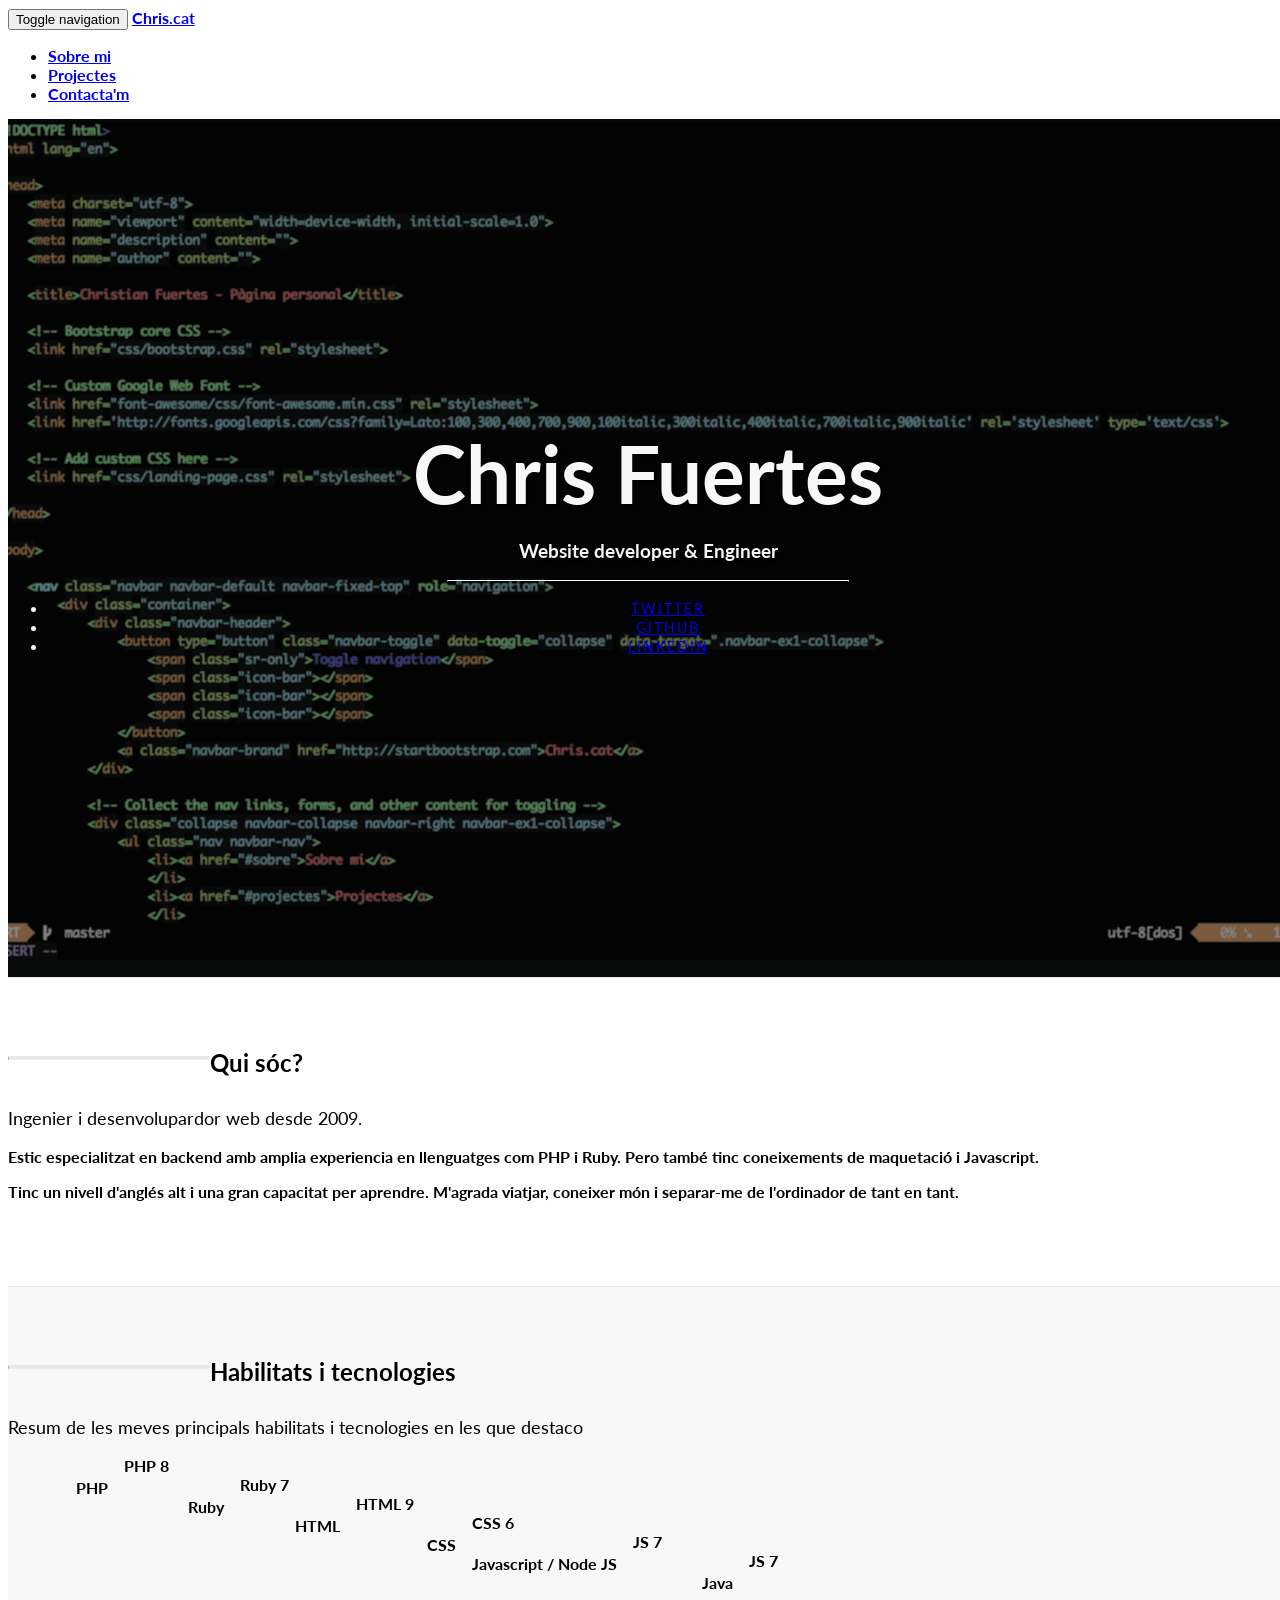
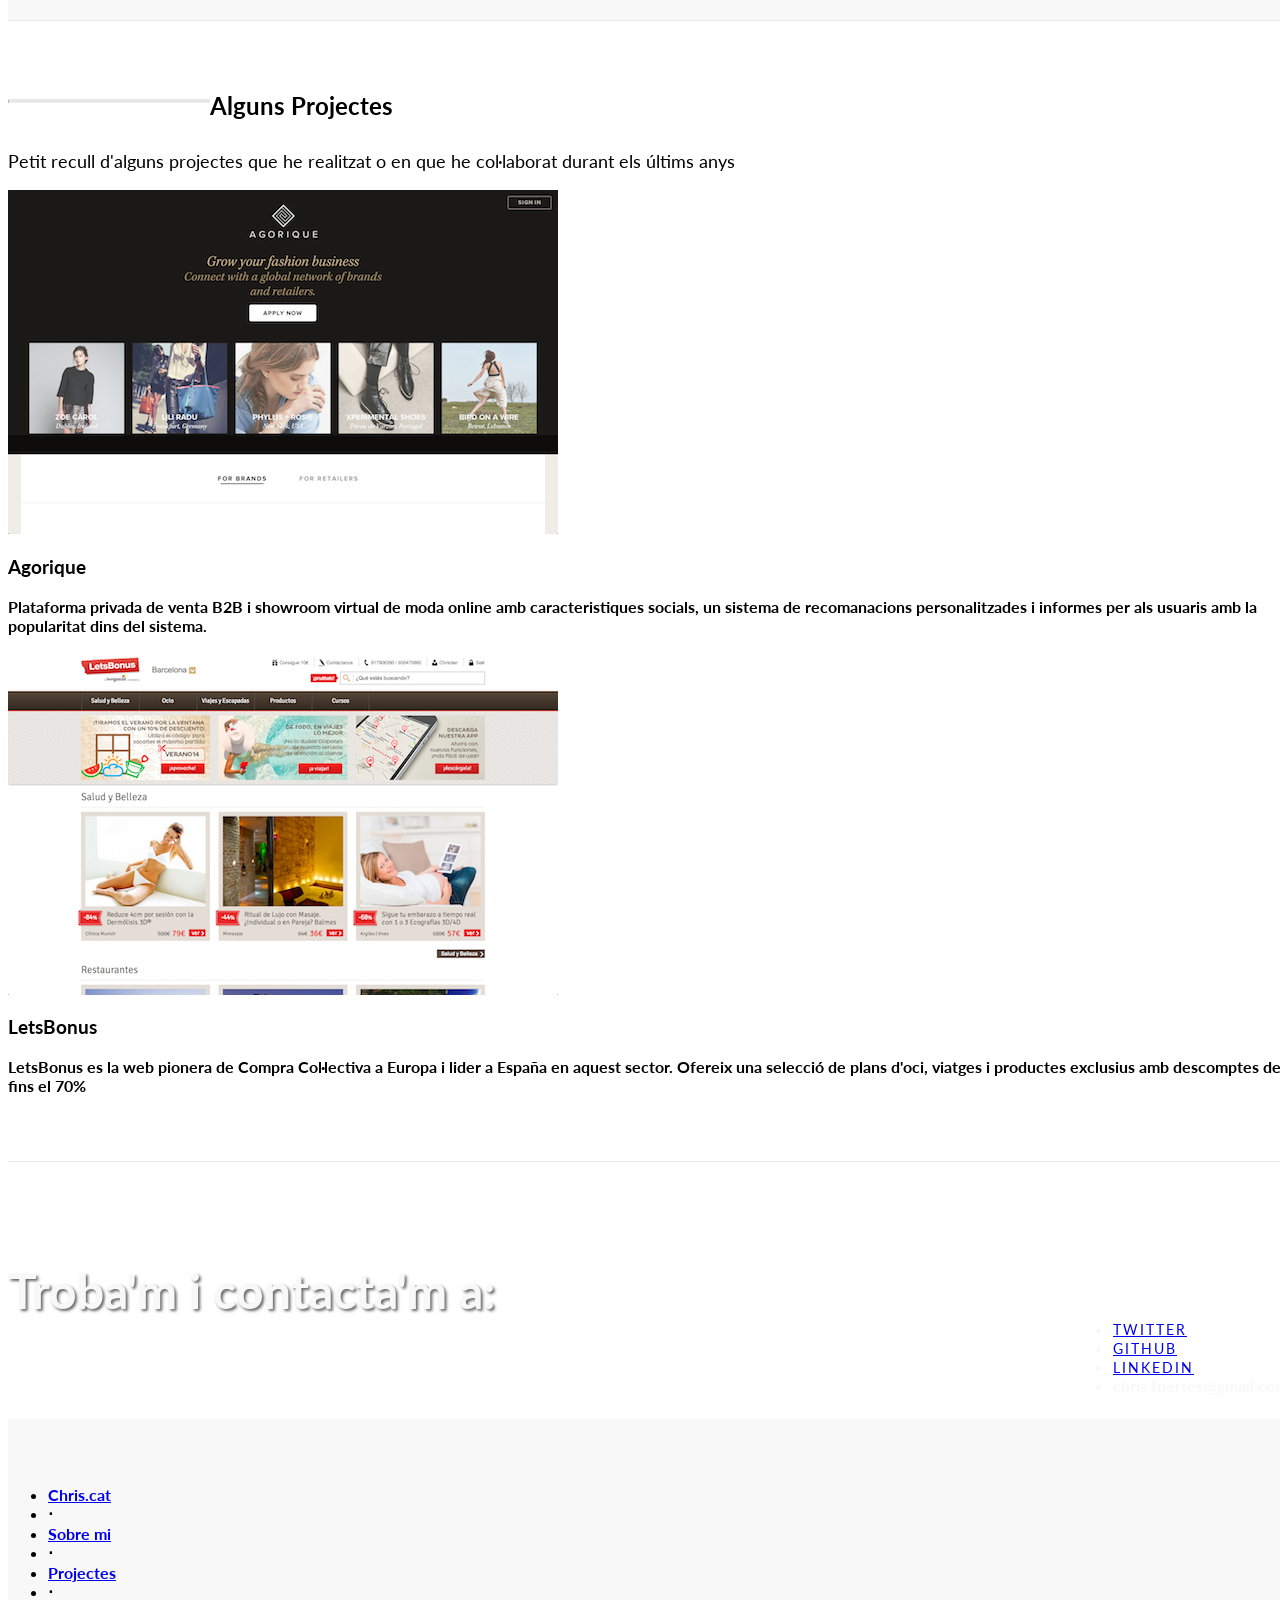
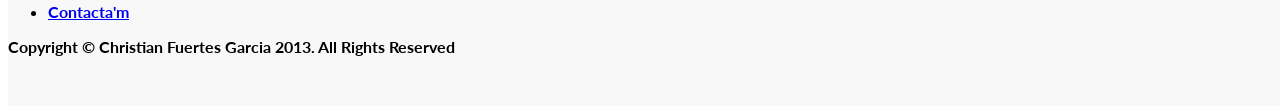
==== index.html @ 61f0e489 "Updated skills bars" ====
<!DOCTYPE html>
<html lang="ca">

<head>
    <meta charset="utf-8">
    <meta name="viewport" content="width=device-width, initial-scale=1.0">
    <meta name="description" content="Christian Fuertes - Website developer & Engineer - PHP, Ruby and web technologies">
    <meta name="author" content="Christian Fuertes">

    <title>chris.fuertes@gmail.com - Christian Fuertes - Website developer & Engineer</title>

    <!-- Bootstrap core CSS -->
    <link href="css/bootstrap.css" rel="stylesheet">

    <!-- Custom Google Web Font -->
    <link href="font-awesome/css/font-awesome.min.css" rel="stylesheet">
    <link href='http://fonts.googleapis.com/css?family=Lato:100,300,400,700,900,100italic,300italic,400italic,700italic,900italic' rel='stylesheet' type='text/css'>

    <!-- Add custom CSS here -->
    <link href="css/landing-page.css" rel="stylesheet">
    <script>
      (function(i,s,o,g,r,a,m){i['GoogleAnalyticsObject']=r;i[r]=i[r]||function(){
      (i[r].q=i[r].q||[]).push(arguments)},i[r].l=1*new Date();a=s.createElement(o),
      m=s.getElementsByTagName(o)[0];a.async=1;a.src=g;m.parentNode.insertBefore(a,m)
      })(window,document,'script','//www.google-analytics.com/analytics.js','ga');

      ga('create', 'UA-2644533-6', 'auto');
      ga('send', 'pageview');

    </script>
</head>

<body>

    <nav class="navbar navbar-default navbar-fixed-top" role="navigation">
        <div class="container">
            <div class="navbar-header">
                <button type="button" class="navbar-toggle" data-toggle="collapse" data-target=".navbar-ex1-collapse">
                    <span class="sr-only">Toggle navigation</span>
                    <span class="icon-bar"></span>
                    <span class="icon-bar"></span>
                    <span class="icon-bar"></span>
                </button>
                <a class="navbar-brand" href="#">Chris.cat</a>
            </div>

            <!-- Collect the nav links, forms, and other content for toggling -->
            <div class="collapse navbar-collapse navbar-right navbar-ex1-collapse">
                <ul class="nav navbar-nav">
                    <li><a href="#sobre">Sobre mi</a>
                    </li>
                    <li><a href="#projectes">Projectes</a>
                    </li>
                    <li><a href="#contacte">Contacta'm</a>
                    </li>
                </ul>
            </div>
            <!-- /.navbar-collapse -->
        </div>
        <!-- /.container -->
    </nav>

    <div class="intro-header">

        <div class="container">

            <div class="row">
                <div class="col-lg-12">
                    <div class="intro-message">
                        <h1>Chris Fuertes</h1>
                        <h3>Website developer &amp; Engineer</h3>
                        <hr class="intro-divider">
                        <ul class="list-inline intro-social-buttons">
                            <li><a href="https://twitter.com/chris_fuertes" class="btn btn-default btn-lg"><i class="fa fa-twitter fa-fw"></i> <span class="network-name">Twitter</span></a>
                            </li>
                            <li><a href="https://github.com/kirthar" class="btn btn-default btn-lg"><i class="fa fa-github fa-fw"></i> <span class="network-name">Github</span></a>
                            </li>
                            <li><a href="https://www.linkedin.com/in/christianfuertes" class="btn btn-default btn-lg"><i class="fa fa-linkedin fa-fw"></i> <span class="network-name">Linkedin</span></a>
                            </li>
                        </ul>
                    </div>
                </div>
            </div>

        </div>
        <!-- /.container -->

    </div>
    <!-- /.intro-header -->

    <div id='sobre' class="content-section-b">

        <div class="container">

            <div class="row">
              <div class="col-lg-5 col-lg-offset-1 col-sm-push-6  col-sm-6">
                  <hr class="section-heading-spacer">
                  <div class="clearfix"></div>
                  <h2 class="section-heading">Qui sóc? </h2>
                  <p class="lead">Ingenier i desenvolupardor web desde 2009.</p>
                  <p>Estic especialitzat en backend amb amplia experiencia en llenguatges com PHP i Ruby. Pero també tinc coneixements de maquetació i Javascript.</p>
                  <p>Tinc un nivell d'anglés alt i una gran capacitat per aprendre. M'agrada viatjar, coneixer món i separar-me de l'ordinador de tant en tant.</p>
              </div>
              <div class="col-lg-5 col-sm-pull-6  col-sm-6">
                  <img class="img-responsive" src="img/doge.png" alt="">
              </div>
            </div>
        </div>
    </div>
    <div id='sobre' class="content-section-a">
        <div class="container">
            <div class="row">
              <hr class='section-heading-spacer'>
              <div class="clearfix"></div>
              <h2 class='section-heading'>
                Habilitats i tecnologies
              </h2>
              <p class='lead'>Resum de les meves principals habilitats i tecnologies en les que destaco</p>
              <div class="col-md-offset-1 col-md-8">
                <h4 class='progress-label'>PHP</h4>
                <div class="progress">
                  <div class="progress-bar progress-bar-info" role="progressbar" aria-valuenow="6" aria-valuemin="0" aria-valuemax="10" style="width: 60%">
                    <span class="sr-only">PHP 8</span>
                  </div>
                </div>
                <h4 class='progress-label'>Ruby</h4>
                <div class="progress">
                  <div class="progress-bar progress-bar-info" role="progressbar" aria-valuenow="7" aria-valuemin="0" aria-valuemax="10" style="width: 70%">
                    <span class="sr-only">Ruby 7</span>
                  </div>
                </div>
                <h4 class='progress-label'>HTML</h4>
                <div class="progress">
                  <div class="progress-bar progress-bar-info" role="progressbar" aria-valuenow="9" aria-valuemin="0" aria-valuemax="10" style="width: 90%">
                    <span class="sr-only">HTML 9</span>
                  </div>
                </div>
                <h4 class='progress-label'>CSS</h4>
                <div class="progress">
                  <div class="progress-bar progress-bar-info" role="progressbar" aria-valuenow="6" aria-valuemin="0" aria-valuemax="10" style="width: 60%">
                    <span class="sr-only">CSS 6</span>
                  </div>
                </div>
                <h4 class='progress-label'>Javascript / Node JS</h4>
                <div class="progress">
                  <div class="progress-bar progress-bar-info" role="progressbar" aria-valuenow="8" aria-valuemin="0" aria-valuemax="10" style="width: 80%">
                    <span class="sr-only">JS 7</span>
                  </div>
                </div>
                <h4 class='progress-label'>Java</h4>
                <div class="progress">
                  <div class="progress-bar progress-bar-info" role="progressbar" aria-valuenow="7" aria-valuemin="0" aria-valuemax="10" style="width: 70%">
                    <span class="sr-only">JS 7</span>
                  </div>
                </div>
                
            </div>


        </div>
        <!-- /.container -->


      </div>
    </div>
    <!-- /.content-section-a -->

    <div id='projectes' class="content-section-b">

        <div class="container">
            <hr class='section-heading-spacer'>
            <div class="clearfix"></div>
            <h2 class='section-heading'>
              Alguns Projectes
            </h2>
            <p class='lead'>Petit recull d'alguns projectes que he realitzat o en que he col·laborat durant els últims anys</p>
            <div class="row">
              <div class="col-sm-6 col-md-6">
                <div class="thumbnail">
                  <a href='http://agorique.com' target="_blank">
                    <img src="img/agorique-screenshot.png" alt="Agorique">
                  </a>
                  <div class="caption">
                    <h3>Agorique</h3>
                    <p>Plataforma privada de venta B2B i showroom virtual de moda online amb caracteristiques socials, un sistema de recomanacions personalitzades i informes per als usuaris amb la popularitat dins del sistema.</p>
                  </div>
                </div>
              </div>
              <div class="col-sm-6 col-md-6">
                <div class="thumbnail">
                  <a href='http://letsbonus.es' target="_blank">
                    <img src="img/letsbonus-screenshot.png" alt="Agorique">
                  </a>
                  <div class="caption">
                    <h3>LetsBonus</h3>
                    <p>LetsBonus es la web pionera de Compra Col·lectiva a Europa i lider a España en aquest sector. Ofereix una selecció de plans d'oci, viatges i productes exclusius amb descomptes de fins el 70%</p>
                  </div>
                </div>
              </div>
            </div>
        </div>
        <!-- /.container -->

    </div>
    <!-- /.content-section-a -->

    <!-- /.content-section-b -->

    <div class="banner">

        <div class="container">

            <div id='contacte' class="row">
                <div class="col-lg-6">
                    <h2>Troba'm i contacta'm a: </h2>
                </div>
                <div class="col-lg-6">
                    <ul class="list-inline banner-social-buttons">
                        <li><a href="https://twitter.com/chris_fuertes" class="btn btn-default btn-lg"><i class="fa fa-twitter fa-fw"></i> <span class="network-name">Twitter</span></a>
                        </li>
                        <li><a href="https://github.com/kirthar" class="btn btn-default btn-lg"><i class="fa fa-github fa-fw"></i> <span class="network-name">Github</span></a>
                        </li>
                        <li><a href="https://www.linkedin.com/in/christianfuertes" class="btn btn-default btn-lg"><i class="fa fa-linkedin fa-fw"></i> <span class="network-name">Linkedin</span></a>
                        </li>
                        <li>chris.fuertes@gmail.com</li>
                    </ul>
                </div>
            </div>

        </div>
        <!-- /.container -->

    </div>
    <!-- /.banner -->

    <footer>
        <div class="container">
            <div class="row">
                <div class="col-lg-12">
                    <ul class="list-inline">
                        <li><a href="#home">Chris.cat</a>
                        </li>
                        <li class="footer-menu-divider">&sdot;</li>
                        <li><a href="#sobre">Sobre mi</a>
                        </li>
                        <li class="footer-menu-divider">&sdot;</li>
                        <li><a href="#projectes">Projectes</a>
                        </li>
                        <li class="footer-menu-divider">&sdot;</li>
                        <li><a href="#contacte">Contacta'm</a>
                        </li>
                    </ul>
                    <p class="copyright text-muted small">Copyright &copy; Christian Fuertes Garcia 2013. All Rights Reserved</p>
                </div>
            </div>
        </div>
    </footer>

    <!-- JavaScript -->
    <script src="js/jquery-1.10.2.js"></script>
    <script src="js/bootstrap.js"></script>

</body>

</html>
---- css/landing-page.css ----
body, html {
	height: 100%;
	width: 100%;
}

body, h1, h2, h3, h4, h5, h6 {
	font-family: "Lato", "Helvetica Neue", Helvetica, Arial, sans-serif;
	font-weight: 700;
}

.lead {
	font-size: 18px;
	font-weight: 400;
}

.intro-header {
	padding-top: 50px; /* If you're making other pages, make sure there is 50px of padding to make sure the navbar doesn't overlap content! */
	padding-bottom: 50px;
	color: #f8f8f8;
	background: url(../img/intro-bg.png) no-repeat center center;
	background-size: cover;
	text-align: center;
}

.intro-message {
	position: relative;
	padding-top: 20%;
	padding-bottom: 20%;
}

.intro-message > h1 {
	margin: 0;
	font-size: 5em;
	text-shadow: 2px 2px 3px rgba(0, 0, 0, 0.6);
}

.intro-divider {
	width: 400px;
	border-top: 1px solid #f8f8f8;
	border-bottom: 1px solid rgba(0, 0, 0, 0.2);
}

.intro-message > h3 {
	text-shadow: 2px 2px 3px rgba(0, 0, 0, 0.6);
}

@media (max-width: 767px) {
	.intro-message {
		padding-bottom: 15%;
	}

	.intro-message > h1 {
		font-size: 3em;
	}

	ul.intro-social-buttons > li {
		display: block;
		margin-bottom: 20px;
		padding: 0;
	}

	ul.intro-social-buttons > li:last-child {
		margin-bottom: 0;
	}

	.intro-divider {
		width: 100%;
	}
}

.network-name {
	text-transform: uppercase;
	font-size: 14px;
	font-weight: 400;
	letter-spacing: 2px;
}

.content-section-a {
	background-color: #f8f8f8;
	padding: 50px 0;
}

.content-section-b {
	border-top: 1px solid #e7e7e7;
	border-bottom: 1px solid #e7e7e7;
	padding: 50px 0;
}

.section-heading {
	margin-bottom: 30px;
}

.section-heading-spacer {
	border-top: 3px solid #e7e7e7;
	width: 200px;
	float: left;
}

.banner {
	padding: 100px 0;
	color: #f8f8f8;
	background: url(../img/banner-bg.jpg) no-repeat center center;
	background-size: cover;
}

.banner h2 {
	margin: 0;
	text-shadow: 2px 2px 3px rgba(0, 0, 0, 0.6);
	font-size: 3em;
}

.banner ul {
	margin-bottom: 0;
}

.banner-social-buttons {
	float: right;
	margin-top: 0;
}

@media (max-width: 1199px) {
	ul.banner-social-buttons {
		float: left;
		margin-top: 15px;
	}
}

@media (max-width: 767px) {
	.banner h2 {
		margin: 0;
		text-shadow: 2px 2px 3px rgba(0, 0, 0, 0.6);
		font-size: 3em;
	}

	ul.banner-social-buttons > li {
		display: block;
		margin-bottom: 20px;
		padding: 0;
	}

	ul.banner-social-buttons > li:last-child {
		margin-bottom: 0;
	}
}

footer {
	background-color: #f8f8f8;
	padding: 50px 0;
}

p.copyright {
	margin: 15px 0 0;
}

.progress-label {
    float: left;
    margin-right: 1em;
		text-align: right;
		min-width: 100px;

}

.section-header {
	text-align: center;
	padding-top: 40px;
	margin-bottom: 30px;
}
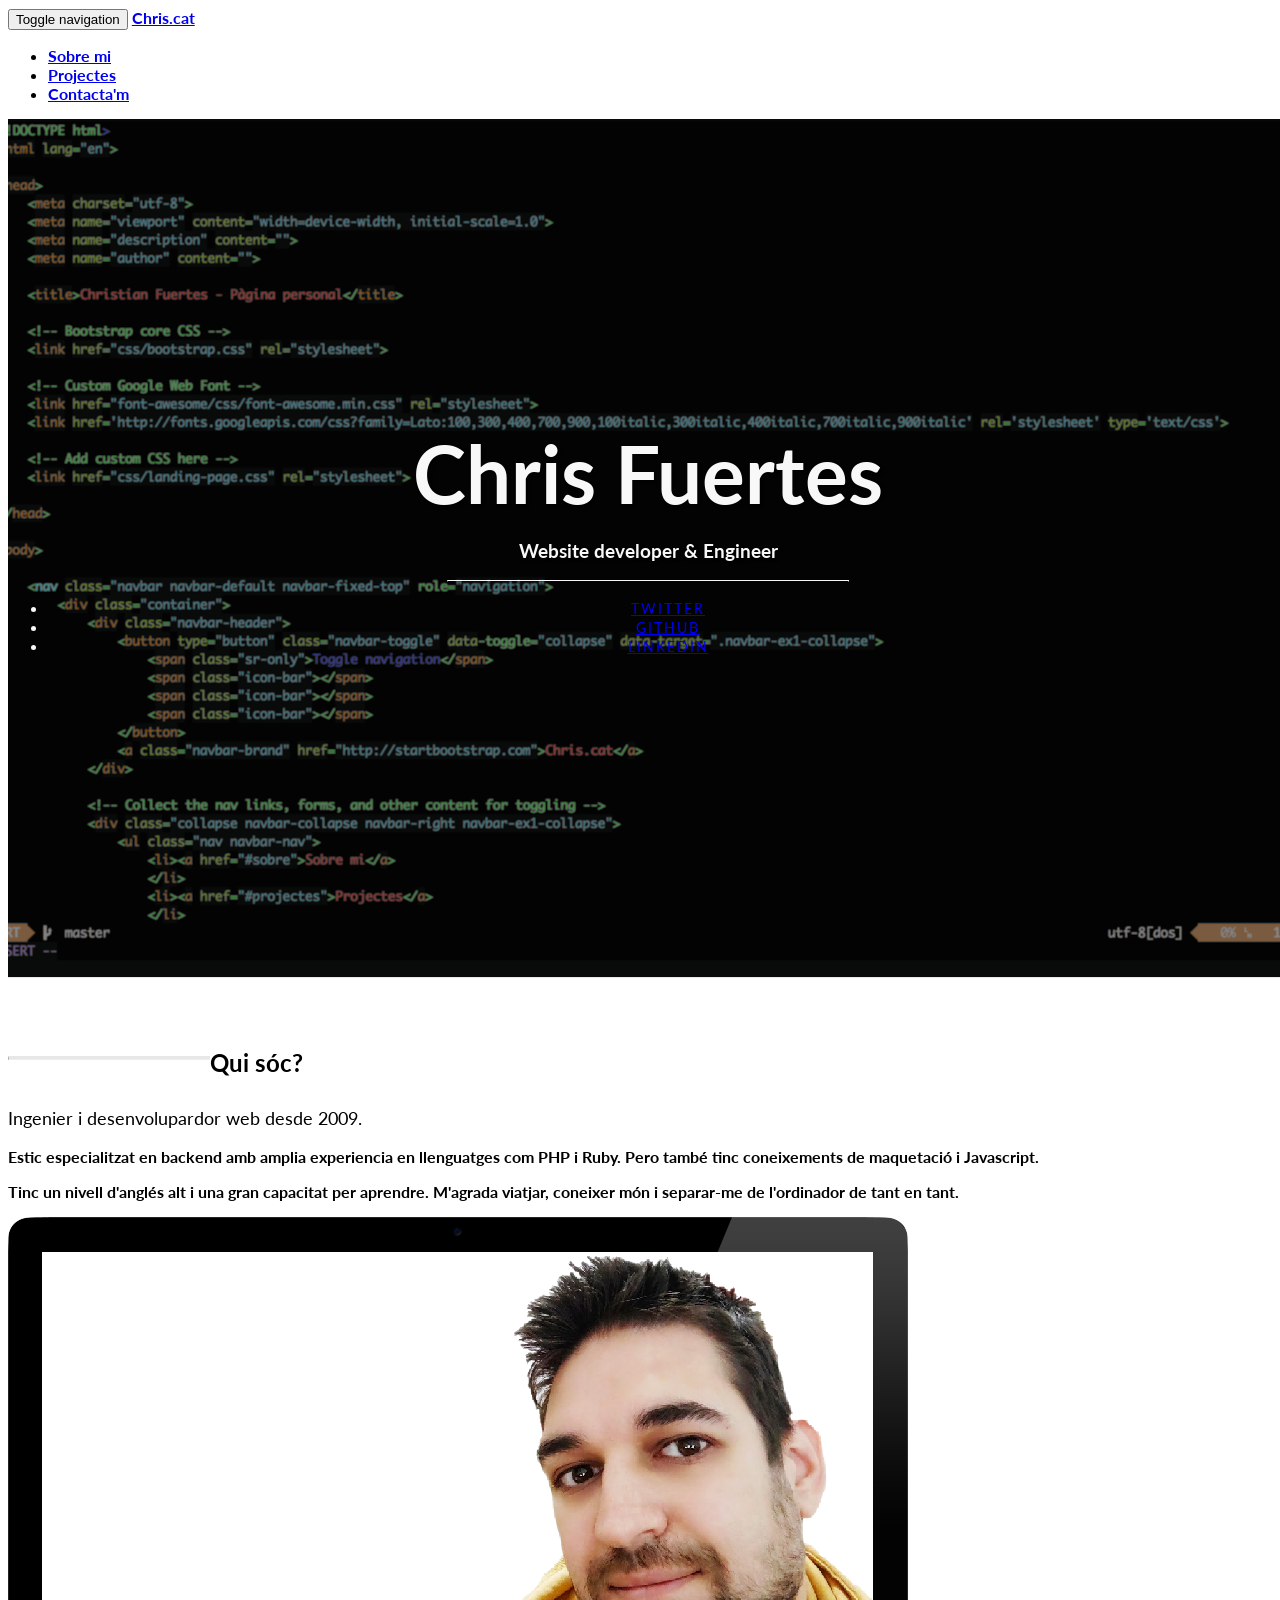
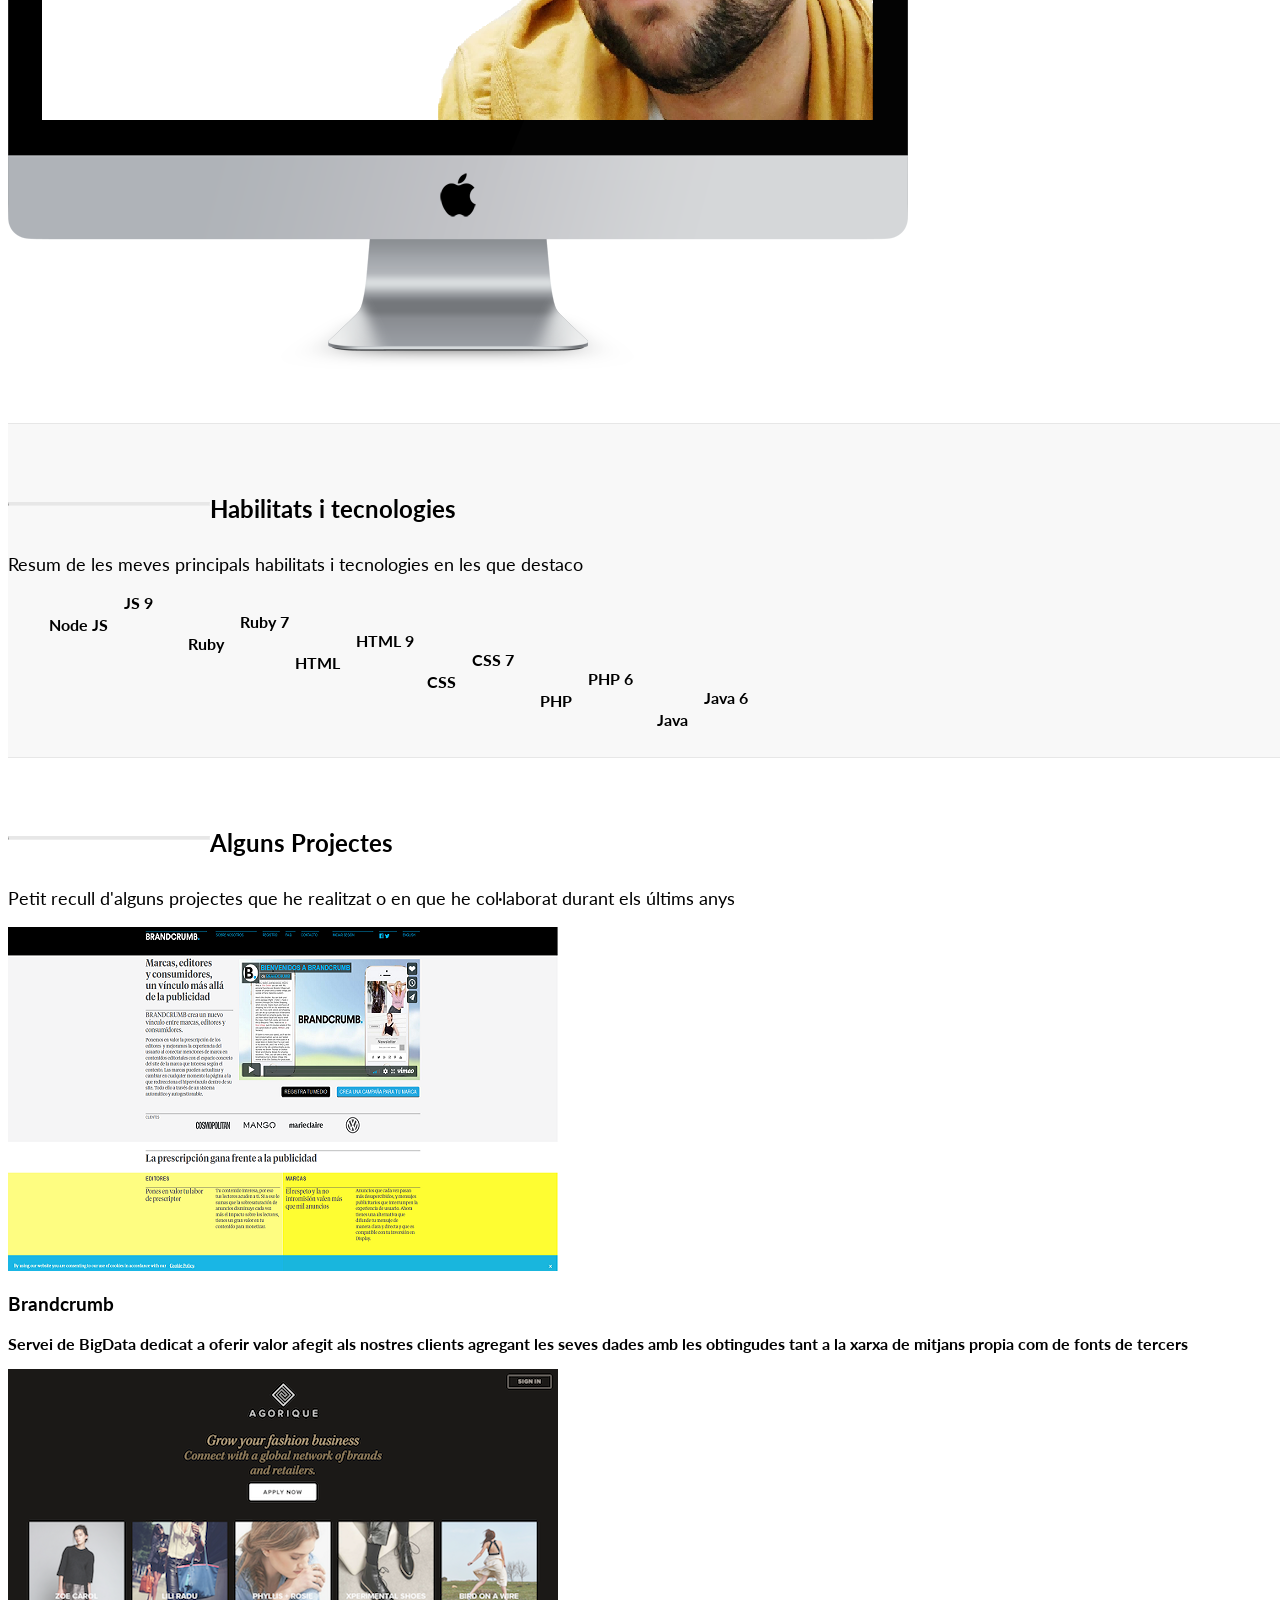
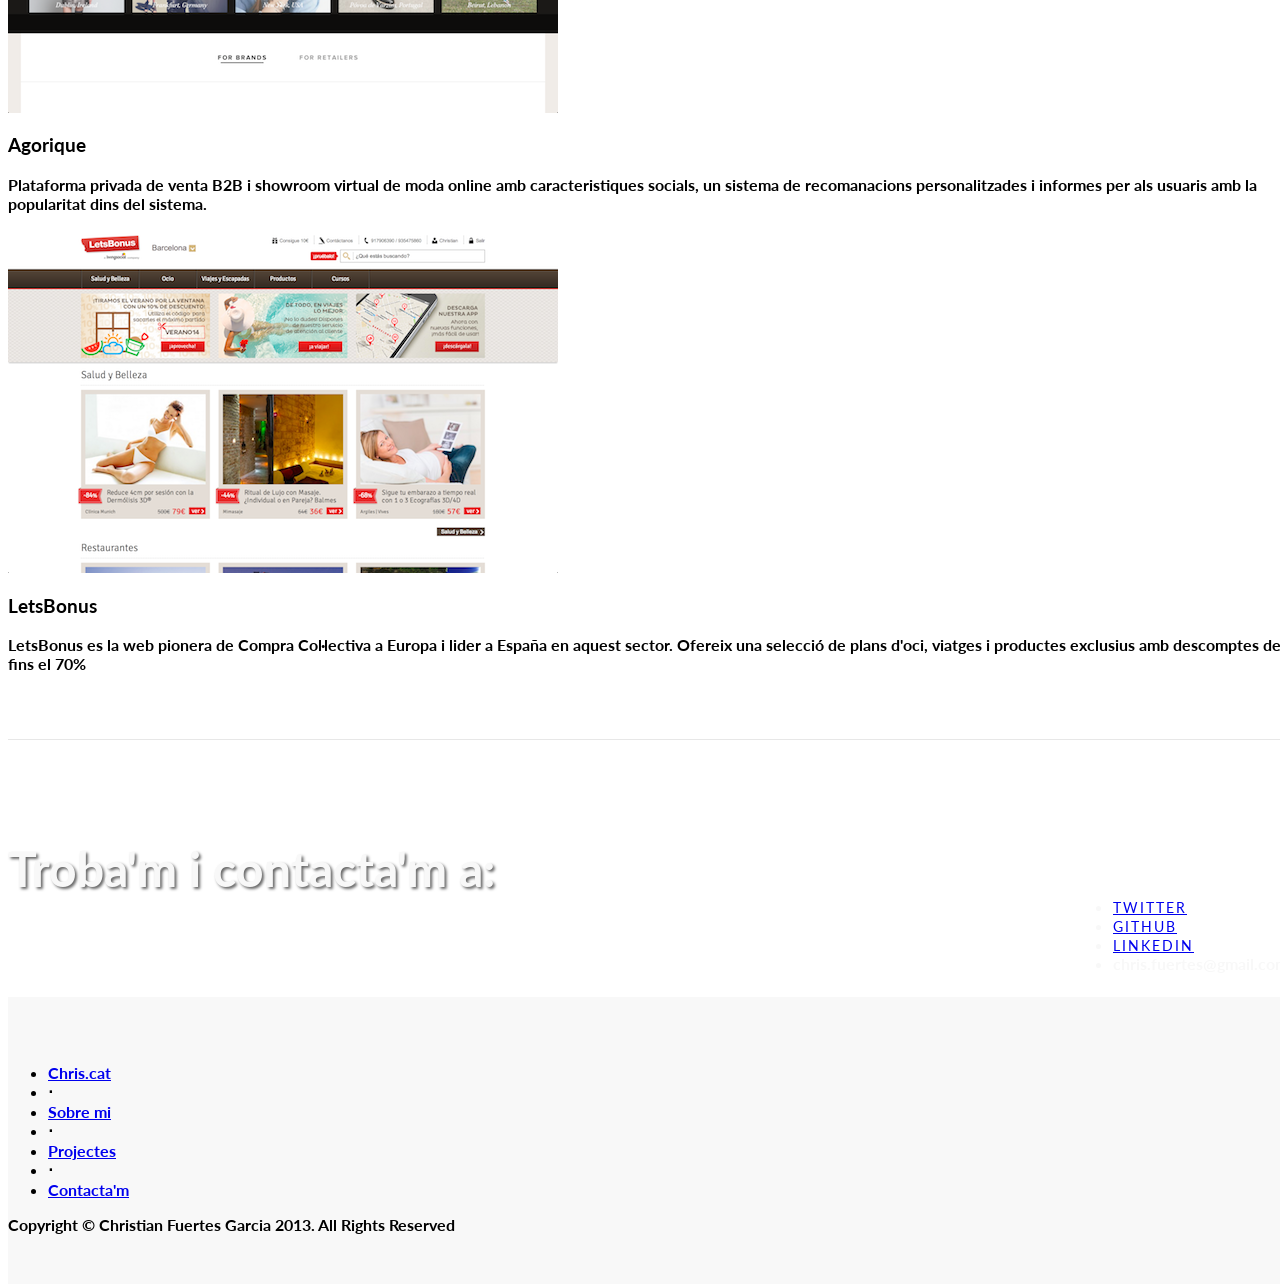
==== commit 0cf0980e: "Update photo, skills and Brandcrumb position" ====
--- a/index.html
+++ b/index.html
@@ -18,16 +18,17 @@
 
     <!-- Add custom CSS here -->
     <link href="css/landing-page.css" rel="stylesheet">
-    <script>
-      (function(i,s,o,g,r,a,m){i['GoogleAnalyticsObject']=r;i[r]=i[r]||function(){
-      (i[r].q=i[r].q||[]).push(arguments)},i[r].l=1*new Date();a=s.createElement(o),
-      m=s.getElementsByTagName(o)[0];a.async=1;a.src=g;m.parentNode.insertBefore(a,m)
-      })(window,document,'script','//www.google-analytics.com/analytics.js','ga');
-
-      ga('create', 'UA-2644533-6', 'auto');
-      ga('send', 'pageview');
-
-    </script>
+
+    
+    <!-- Google Tag Manager -->
+<noscript><iframe src="//www.googletagmanager.com/ns.html?id=GTM-DJXRQ7"
+height="0" width="0" style="display:none;visibility:hidden"></iframe></noscript>
+<script>(function(w,d,s,l,i){w[l]=w[l]||[];w[l].push({'gtm.start':
+new Date().getTime(),event:'gtm.js'});var f=d.getElementsByTagName(s)[0],
+j=d.createElement(s),dl=l!='dataLayer'?'&l='+l:'';j.async=true;j.src=
+'//www.googletagmanager.com/gtm.js?id='+i+dl;f.parentNode.insertBefore(j,f);
+})(window,document,'script','dataLayer','GTM-DJXRQ7');</script>
+<!-- End Google Tag Manager -->
 </head>
 
 <body>
@@ -117,40 +118,40 @@
               </h2>
               <p class='lead'>Resum de les meves principals habilitats i tecnologies en les que destaco</p>
               <div class="col-md-offset-1 col-md-8">
-                <h4 class='progress-label'>PHP</h4>
-                <div class="progress">
-                  <div class="progress-bar progress-bar-info" role="progressbar" aria-valuenow="6" aria-valuemin="0" aria-valuemax="10" style="width: 60%">
-                    <span class="sr-only">PHP 8</span>
-                  </div>
-                </div>
-                <h4 class='progress-label'>Ruby</h4>
-                <div class="progress">
-                  <div class="progress-bar progress-bar-info" role="progressbar" aria-valuenow="7" aria-valuemin="0" aria-valuemax="10" style="width: 70%">
-                    <span class="sr-only">Ruby 7</span>
-                  </div>
-                </div>
-                <h4 class='progress-label'>HTML</h4>
-                <div class="progress">
-                  <div class="progress-bar progress-bar-info" role="progressbar" aria-valuenow="9" aria-valuemin="0" aria-valuemax="10" style="width: 90%">
-                    <span class="sr-only">HTML 9</span>
-                  </div>
-                </div>
-                <h4 class='progress-label'>CSS</h4>
-                <div class="progress">
-                  <div class="progress-bar progress-bar-info" role="progressbar" aria-valuenow="6" aria-valuemin="0" aria-valuemax="10" style="width: 60%">
-                    <span class="sr-only">CSS 6</span>
-                  </div>
-                </div>
-                <h4 class='progress-label'>Javascript / Node JS</h4>
-                <div class="progress">
-                  <div class="progress-bar progress-bar-info" role="progressbar" aria-valuenow="8" aria-valuemin="0" aria-valuemax="10" style="width: 80%">
-                    <span class="sr-only">JS 7</span>
-                  </div>
-                </div>
-                <h4 class='progress-label'>Java</h4>
-                <div class="progress">
-                  <div class="progress-bar progress-bar-info" role="progressbar" aria-valuenow="7" aria-valuemin="0" aria-valuemax="10" style="width: 70%">
-                    <span class="sr-only">JS 7</span>
+                  <h4 class='progress-label'>Node JS</h4>
+                  <div class="progress">
+                      <div class="progress-bar progress-bar-info" role="progressbar" aria-valuenow="9" aria-valuemin="0" aria-valuemax="10" style="width: 80%">
+                          <span class="sr-only">JS 9</span>
+                      </div>
+                  </div>
+                  <h4 class='progress-label'>Ruby</h4>
+                  <div class="progress">
+                      <div class="progress-bar progress-bar-info" role="progressbar" aria-valuenow="7" aria-valuemin="0" aria-valuemax="10" style="width: 70%">
+                          <span class="sr-only">Ruby 7</span>
+                      </div>
+                  </div>
+                  <h4 class='progress-label'>HTML</h4>
+                  <div class="progress">
+                      <div class="progress-bar progress-bar-info" role="progressbar" aria-valuenow="9" aria-valuemin="0" aria-valuemax="10" style="width: 90%">
+                          <span class="sr-only">HTML 9</span>
+                      </div>
+                  </div>
+                  <h4 class='progress-label'>CSS</h4>
+                  <div class="progress">
+                      <div class="progress-bar progress-bar-info" role="progressbar" aria-valuenow="7" aria-valuemin="0" aria-valuemax="10" style="width: 60%">
+                          <span class="sr-only">CSS 7</span>
+                      </div>
+                  </div>
+                  <h4 class='progress-label'>PHP</h4>
+                  <div class="progress">
+                      <div class="progress-bar progress-bar-info" role="progressbar" aria-valuenow="6" aria-valuemin="0" aria-valuemax="10" style="width: 60%">
+                          <span class="sr-only">PHP 6</span>
+                      </div>
+                  </div>
+                  <h4 class='progress-label'>Java</h4>
+                  <div class="progress">
+                      <div class="progress-bar progress-bar-info" role="progressbar" aria-valuenow="6" aria-valuemin="0" aria-valuemax="10" style="width: 70%">
+                    <span class="sr-only">Java 6</span>
                   </div>
                 </div>
                 
@@ -175,7 +176,18 @@
             </h2>
             <p class='lead'>Petit recull d'alguns projectes que he realitzat o en que he col·laborat durant els últims anys</p>
             <div class="row">
-              <div class="col-sm-6 col-md-6">
+                <div class="col-sm-6 col-md-4">
+                    <div class="thumbnail">
+                        <a href='http://brandcrumb.com' target="_blank">
+                            <img src="img/brandcrumb-screenshot.png" alt="Brandcrumb">
+                        </a>
+                        <div class="caption">
+                            <h3>Brandcrumb</h3>
+                            <p>Servei de BigData dedicat a oferir valor afegit als nostres clients agregant les seves dades amb les obtingudes tant a la xarxa de mitjans propia com de fonts de tercers</p>
+                        </div>
+                    </div>
+                </div>
+              <div class="col-sm-6 col-md-4">
                 <div class="thumbnail">
                   <a href='http://agorique.com' target="_blank">
                     <img src="img/agorique-screenshot.png" alt="Agorique">
@@ -186,7 +198,7 @@
                   </div>
                 </div>
               </div>
-              <div class="col-sm-6 col-md-6">
+              <div class="col-sm-6 col-md-4">
                 <div class="thumbnail">
                   <a href='http://letsbonus.es' target="_blank">
                     <img src="img/letsbonus-screenshot.png" alt="Agorique">
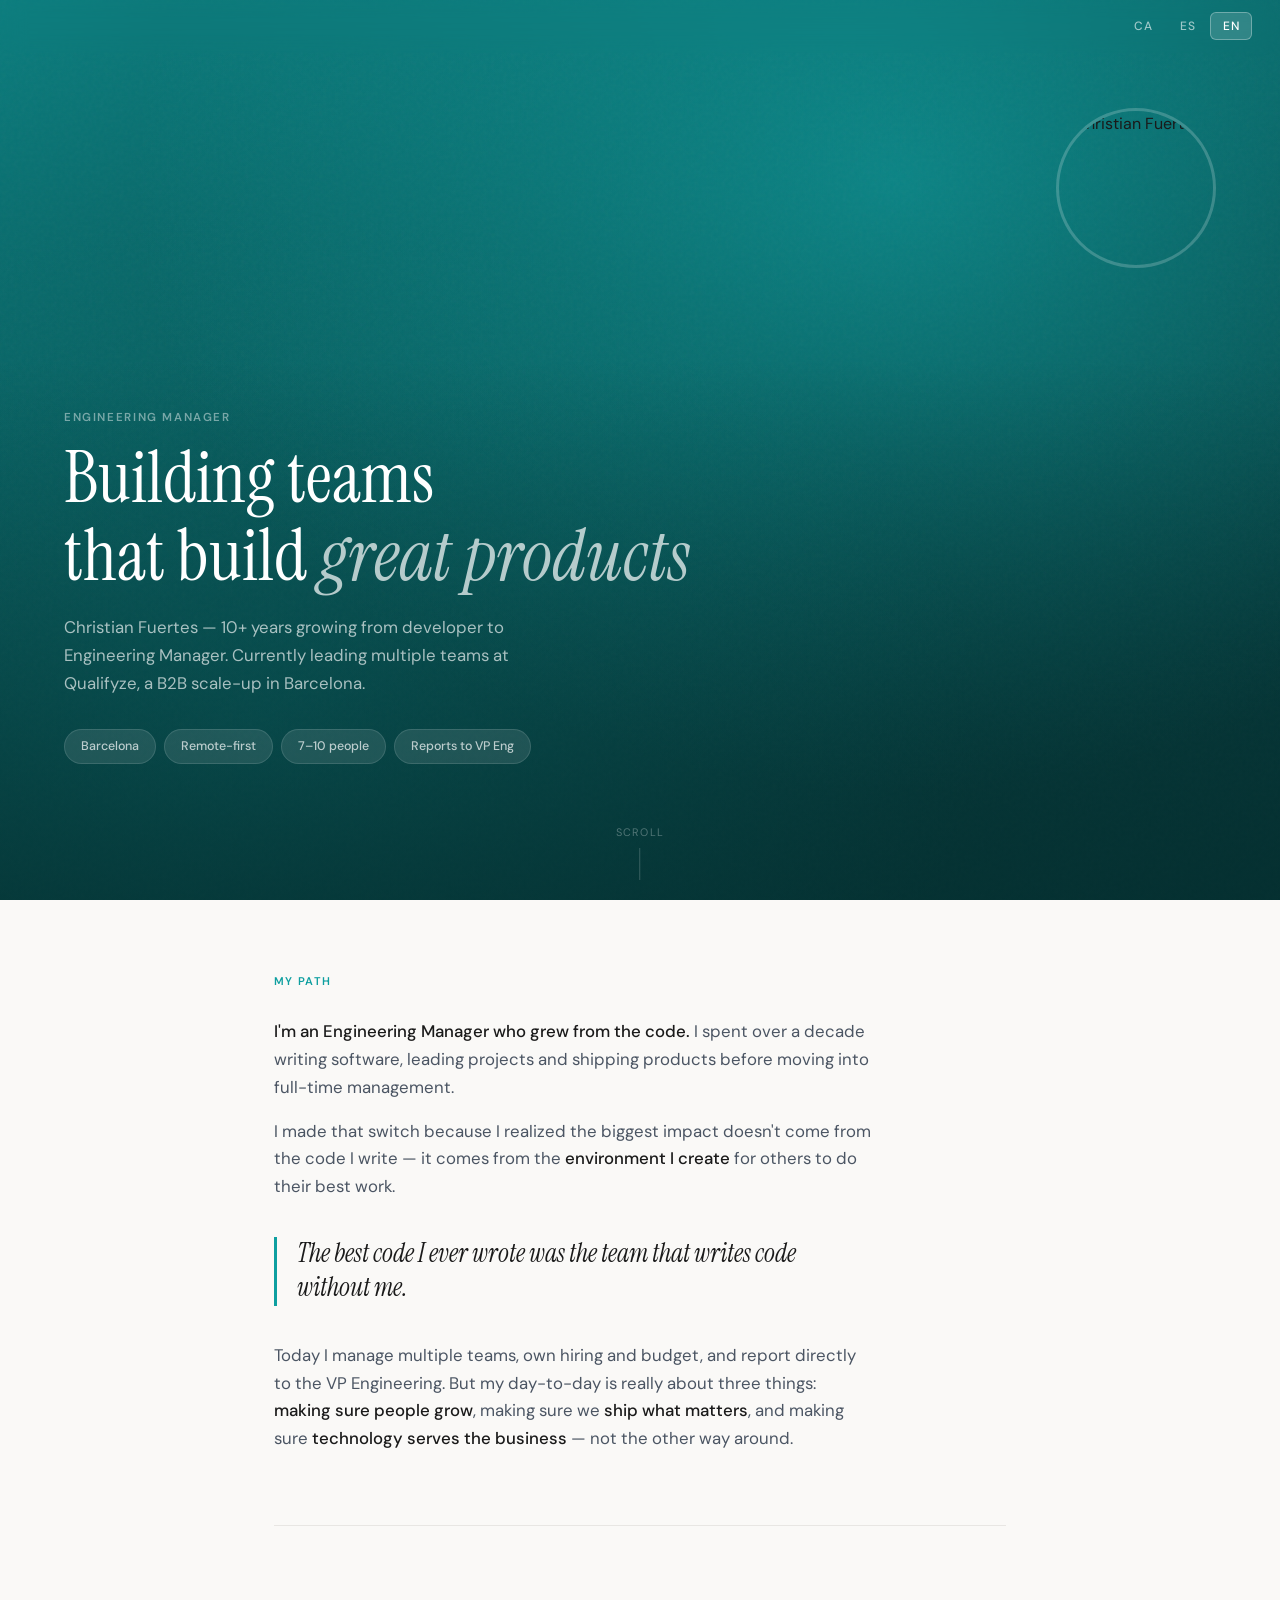
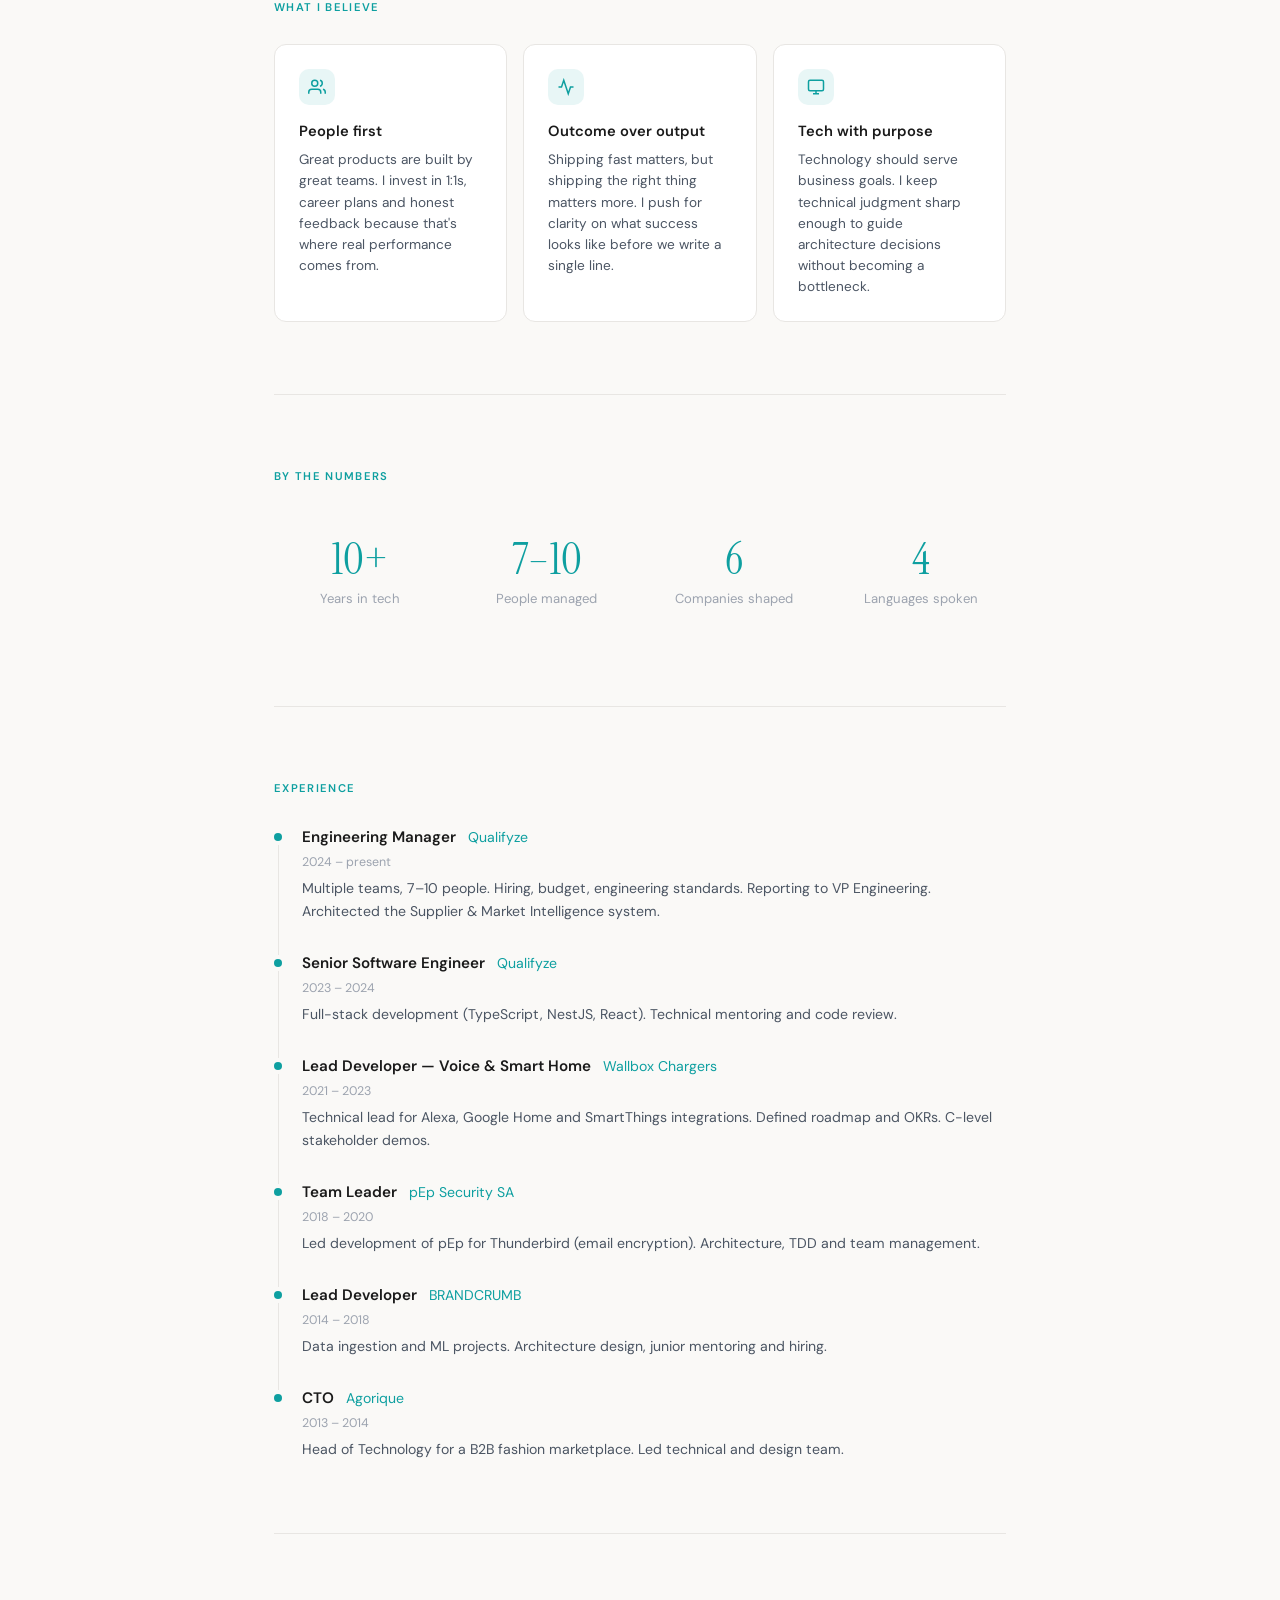
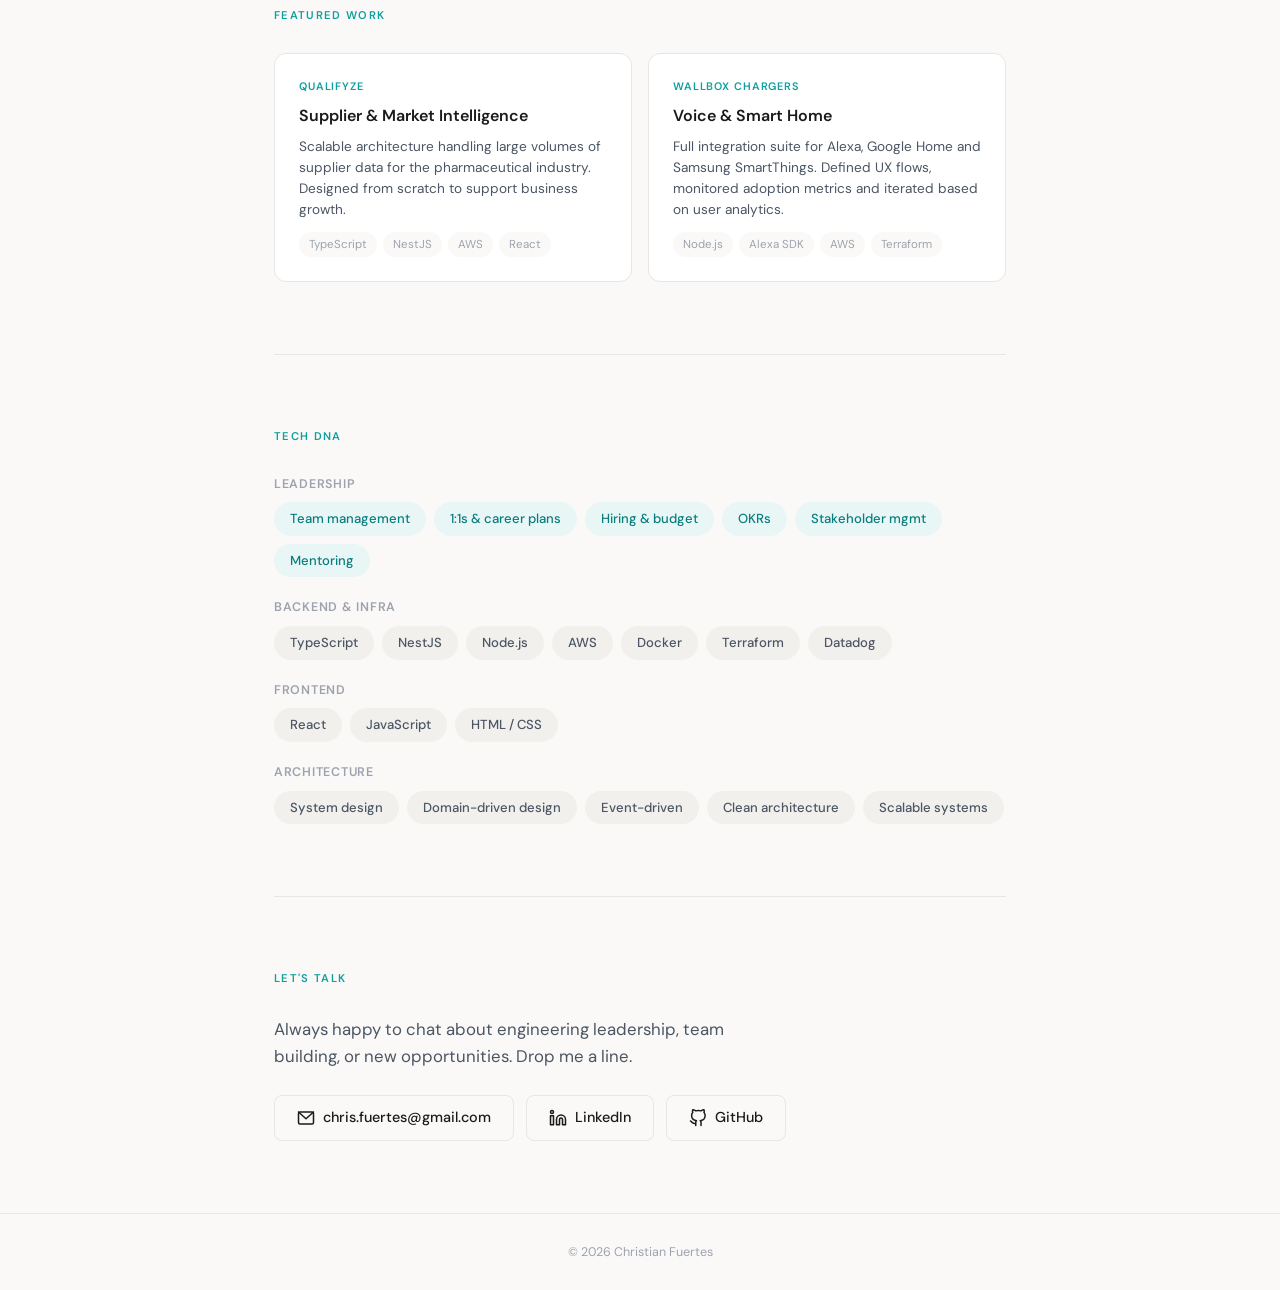
==== commit ec990eb7: "Update index.html" ====
--- a/index.html
+++ b/index.html
@@ -1,277 +1,307 @@
 <!DOCTYPE html>
-<html lang="ca">
-
+<html lang="en">
 <head>
-    <meta charset="utf-8">
-    <meta name="viewport" content="width=device-width, initial-scale=1.0">
-    <meta name="description" content="Christian Fuertes - Website developer & Engineer - PHP, Ruby and web technologies">
-    <meta name="author" content="Christian Fuertes">
-
-    <title>chris.fuertes@gmail.com - Christian Fuertes - Website developer & Engineer</title>
-
-    <!-- Bootstrap core CSS -->
-    <link href="css/bootstrap.css" rel="stylesheet">
-
-    <!-- Custom Google Web Font -->
-    <link href="font-awesome/css/font-awesome.min.css" rel="stylesheet">
-    <link href='http://fonts.googleapis.com/css?family=Lato:100,300,400,700,900,100italic,300italic,400italic,700italic,900italic' rel='stylesheet' type='text/css'>
-
-    <!-- Add custom CSS here -->
-    <link href="css/landing-page.css" rel="stylesheet">
-
-    
-    <!-- Google Tag Manager -->
-<noscript><iframe src="//www.googletagmanager.com/ns.html?id=GTM-DJXRQ7"
-height="0" width="0" style="display:none;visibility:hidden"></iframe></noscript>
-<script>(function(w,d,s,l,i){w[l]=w[l]||[];w[l].push({'gtm.start':
-new Date().getTime(),event:'gtm.js'});var f=d.getElementsByTagName(s)[0],
-j=d.createElement(s),dl=l!='dataLayer'?'&l='+l:'';j.async=true;j.src=
-'//www.googletagmanager.com/gtm.js?id='+i+dl;f.parentNode.insertBefore(j,f);
-})(window,document,'script','dataLayer','GTM-DJXRQ7');</script>
-<!-- End Google Tag Manager -->
+  <meta charset="UTF-8">
+  <meta name="viewport" content="width=device-width, initial-scale=1.0">
+  <meta name="description" content="Christian Fuertes — Engineering Manager. Building high-performing teams and scalable products.">
+  <meta name="author" content="Christian Fuertes">
+  <meta property="og:title" content="Christian Fuertes — Engineering Manager">
+  <meta property="og:description" content="Building high-performing teams and scalable products.">
+  <meta property="og:type" content="website">
+  <meta property="og:url" content="https://chris.cat">
+  <title>Christian Fuertes — Engineering Manager</title>
+  <link rel="preconnect" href="https://fonts.googleapis.com">
+  <link rel="preconnect" href="https://fonts.gstatic.com" crossorigin>
+  <link href="https://fonts.googleapis.com/css2?family=DM+Sans:ital,opsz,wght@0,9..40,300;0,9..40,400;0,9..40,500;0,9..40,600;1,9..40,400&family=Instrument+Serif:ital@0;1&display=swap" rel="stylesheet">
+  <style>
+    *,*::before,*::after{margin:0;padding:0;box-sizing:border-box}
+    :root{--bg:#faf9f7;--bg-card:#fff;--text:#1a1a1a;--text-2:#4b5563;--text-3:#9ca3af;--accent:#0e9fa0;--accent-dk:#0a7d7e;--accent-soft:#e8f6f6;--border:#e8e6e3;--radius:12px;--font:'DM Sans',sans-serif;--serif:'Instrument Serif',serif}
+    html{scroll-behavior:smooth}
+    body{font-family:var(--font);background:var(--bg);color:var(--text);line-height:1.65;-webkit-font-smoothing:antialiased}
+
+    .lang-bar{position:fixed;top:0;left:0;right:0;z-index:100;display:flex;justify-content:flex-end;align-items:center;gap:2px;padding:12px 28px;background:rgba(250,249,247,0);backdrop-filter:blur(12px);transition:background .4s,border-color .4s;border-bottom:1px solid transparent}
+    .lang-bar.scrolled{background:rgba(250,249,247,.88);border-bottom-color:var(--border)}
+    .lang-bar button{font-family:var(--font);font-size:.75rem;font-weight:500;letter-spacing:.04em;padding:5px 12px;border:1px solid transparent;border-radius:6px;background:none;cursor:pointer;transition:all .2s}
+    .lang-bar.scrolled button{color:var(--text-3)}.lang-bar:not(.scrolled) button{color:rgba(255,255,255,.6)}
+    .lang-bar:not(.scrolled) button:hover{color:#fff}.lang-bar.scrolled button:hover{color:var(--text)}
+    .lang-bar button.active{color:var(--accent)!important;background:var(--accent-soft);border-color:var(--accent)}
+    .lang-bar:not(.scrolled) button.active{background:rgba(255,255,255,.15);border-color:rgba(255,255,255,.3);color:#fff!important}
+
+    .hero{position:relative;min-height:100vh;display:flex;flex-direction:column;justify-content:flex-end;overflow:hidden;background:var(--accent-dk)}
+    .hero-bg{position:absolute;inset:0;background:radial-gradient(ellipse at 70% 20%,rgba(14,159,160,.6) 0%,transparent 60%),radial-gradient(ellipse at 20% 80%,rgba(10,125,126,.4) 0%,transparent 50%),linear-gradient(160deg,#0a7d7e 0%,#064e4f 50%,#042f30 100%)}
+    .hero-grain{position:absolute;inset:0;opacity:.04;background-image:url("data:image/svg+xml,%3Csvg viewBox='0 0 256 256' xmlns='http://www.w3.org/2000/svg'%3E%3Cfilter id='n'%3E%3CfeTurbulence type='fractalNoise' baseFrequency='0.9' numOctaves='4' stitchTiles='stitch'/%3E%3C/filter%3E%3Crect width='100%25' height='100%25' filter='url(%23n)'/%3E%3C/svg%3E")}
+    .hero-gradient{position:absolute;bottom:0;left:0;right:0;height:60%;background:linear-gradient(to top,rgba(4,47,48,.7) 0%,transparent 100%)}
+    .hero-content{position:relative;z-index:2;padding:0 clamp(24px,5vw,80px) 64px;max-width:920px}
+    .hero-label{font-size:.72rem;font-weight:600;letter-spacing:.14em;text-transform:uppercase;color:rgba(255,255,255,.45);margin-bottom:12px;opacity:0;animation:fadeUp .7s ease .2s forwards}
+    .hero h1{font-family:var(--serif);font-size:clamp(2.8rem,7vw,4.5rem);font-weight:400;line-height:1.08;color:#fff;margin-bottom:20px;opacity:0;animation:fadeUp .8s ease .35s forwards}
+    .hero h1 em{font-style:italic;color:rgba(255,255,255,.7)}
+    .hero-intro{font-size:1.05rem;color:rgba(255,255,255,.65);max-width:520px;line-height:1.65;margin-bottom:32px;opacity:0;animation:fadeUp .7s ease .5s forwards}
+    .hero-chips{display:flex;flex-wrap:wrap;gap:8px;opacity:0;animation:fadeUp .7s ease .65s forwards}
+    .hero-chip{font-size:.78rem;font-weight:500;padding:6px 16px;border-radius:20px;background:rgba(255,255,255,.1);color:rgba(255,255,255,.7);border:1px solid rgba(255,255,255,.12);backdrop-filter:blur(4px)}
+    .hero-photo{position:absolute;z-index:2;top:clamp(80px,12vh,140px);right:clamp(24px,5vw,80px);width:clamp(100px,14vw,160px);height:clamp(100px,14vw,160px);border-radius:50%;object-fit:cover;border:3px solid rgba(255,255,255,.2);opacity:0;animation:fadeIn 1s ease .6s forwards}
+    .hero-scroll{position:absolute;z-index:2;bottom:20px;left:50%;transform:translateX(-50%);display:flex;flex-direction:column;align-items:center;gap:6px;opacity:0;animation:fadeIn 1s ease 1.2s forwards}
+    .hero-scroll span{font-size:.68rem;color:rgba(255,255,255,.3);letter-spacing:.1em;text-transform:uppercase}
+    .scroll-line{width:1px;height:32px;background:rgba(255,255,255,.2);position:relative;overflow:hidden}
+    .scroll-line::after{content:'';position:absolute;top:-100%;left:0;width:100%;height:100%;background:rgba(255,255,255,.6);animation:scrollPulse 2s ease-in-out infinite}
+
+    .container{max-width:780px;margin:0 auto;padding:0 24px}
+    section{padding:72px 0}section+section{border-top:1px solid var(--border)}
+    .section-label{font-size:.7rem;font-weight:600;letter-spacing:.12em;text-transform:uppercase;color:var(--accent);margin-bottom:28px}
+
+    .narrative{font-size:1.05rem;color:var(--text-2);max-width:600px}.narrative+.narrative{margin-top:16px}
+    .narrative strong{color:var(--text);font-weight:500}
+    .pull-quote{font-family:var(--serif);font-size:1.6rem;font-style:italic;color:var(--text);line-height:1.35;margin:36px 0;padding-left:20px;border-left:3px solid var(--accent);max-width:540px}
+
+    .values-grid{display:grid;grid-template-columns:repeat(auto-fit,minmax(200px,1fr));gap:16px}
+    .value-card{background:var(--bg-card);border:1px solid var(--border);border-radius:var(--radius);padding:24px}
+    .value-icon{width:36px;height:36px;border-radius:10px;background:var(--accent-soft);display:flex;align-items:center;justify-content:center;margin-bottom:14px;color:var(--accent)}
+    .value-title{font-weight:600;font-size:.92rem;color:var(--text);margin-bottom:6px}
+    .value-desc{font-size:.85rem;color:var(--text-2);line-height:1.55}
+
+    .numbers-grid{display:grid;grid-template-columns:repeat(auto-fit,minmax(140px,1fr));gap:16px}
+    .number-item{text-align:center;padding:24px 12px}
+    .number-big{font-family:var(--serif);font-size:2.8rem;color:var(--accent);line-height:1;margin-bottom:6px}
+    .number-label{font-size:.82rem;color:var(--text-3)}
+
+    .timeline{list-style:none}
+    .timeline li{position:relative;padding-left:28px;padding-bottom:28px}
+    .timeline li:last-child{padding-bottom:0}
+    .timeline li::before{content:'';position:absolute;left:0;top:8px;width:8px;height:8px;border-radius:50%;background:var(--accent)}
+    .timeline li::after{content:'';position:absolute;left:3.5px;top:20px;width:1px;height:calc(100% - 16px);background:var(--border)}
+    .timeline li:last-child::after{display:none}
+    .tl-header{display:flex;align-items:baseline;flex-wrap:wrap;gap:4px 12px;margin-bottom:2px}
+    .tl-role{font-weight:600;font-size:.95rem;color:var(--text)}
+    .tl-company{font-size:.88rem;color:var(--accent)}
+    .tl-dates{font-size:.78rem;color:var(--text-3)}
+    .tl-desc{font-size:.88rem;color:var(--text-2);margin-top:4px}
+
+    .projects-grid{display:grid;grid-template-columns:1fr 1fr;gap:16px}
+    .project-card{background:var(--bg-card);border:1px solid var(--border);border-radius:var(--radius);padding:24px;transition:border-color .2s}
+    .project-card:hover{border-color:var(--accent)}
+    .project-tag{font-size:.68rem;font-weight:600;letter-spacing:.08em;text-transform:uppercase;color:var(--accent);margin-bottom:8px}
+    .project-name{font-weight:600;font-size:1rem;color:var(--text);margin-bottom:6px}
+    .project-desc{font-size:.85rem;color:var(--text-2);line-height:1.55}
+    .project-stack{margin-top:12px;display:flex;flex-wrap:wrap;gap:6px}
+    .project-stack span{font-size:.72rem;padding:3px 10px;border-radius:14px;background:var(--bg);color:var(--text-3)}
+
+    .tech-groups{display:flex;flex-direction:column;gap:20px}
+    .tech-group-label{font-size:.78rem;font-weight:600;color:var(--text-3);text-transform:uppercase;letter-spacing:.06em;margin-bottom:8px}
+    .tags{display:flex;flex-wrap:wrap;gap:8px}
+    .tag{font-size:.82rem;padding:6px 16px;border-radius:20px;font-weight:500;background:var(--accent-soft);color:var(--accent-dk)}
+    .tag.n{background:#f1f0ed;color:var(--text-2)}
+
+    .contact-text{font-size:1.05rem;color:var(--text-2);max-width:480px;margin-bottom:24px}
+    .contact-links{display:flex;flex-wrap:wrap;gap:12px}
+    .contact-links a{display:inline-flex;align-items:center;gap:8px;font-size:.9rem;font-weight:500;padding:10px 22px;border:1px solid var(--border);border-radius:8px;color:var(--text);text-decoration:none;transition:all .2s}
+    .contact-links a:hover{border-color:var(--accent);color:var(--accent);background:var(--accent-soft)}
+    .contact-links a svg{width:18px;height:18px;flex-shrink:0}
+
+    footer{padding:28px 0;border-top:1px solid var(--border);text-align:center;font-size:.78rem;color:var(--text-3)}
+
+    @keyframes fadeUp{from{opacity:0;transform:translateY(20px)}to{opacity:1;transform:translateY(0)}}
+    @keyframes fadeIn{from{opacity:0}to{opacity:1}}
+    @keyframes scrollPulse{0%{top:-100%}50%{top:100%}100%{top:100%}}
+    .reveal{opacity:0;transform:translateY(24px);transition:opacity .7s ease,transform .7s ease}
+    .reveal.visible{opacity:1;transform:none}
+
+    @media(max-width:640px){
+      .hero-photo{width:80px!important;height:80px!important;top:70px!important;right:20px!important}
+      .hero-content{padding-bottom:48px}.hero h1{max-width:70%}
+      section{padding:56px 0}.numbers-grid{grid-template-columns:1fr 1fr}
+      .projects-grid{grid-template-columns:1fr}.pull-quote{font-size:1.3rem}
+      .values-grid{grid-template-columns:1fr}.lang-bar{padding:8px 16px}
+    }
+
+    [data-lang]{display:none}[data-lang].active{display:block}
+    span[data-lang]{display:none}span[data-lang].active{display:inline}
+    p[data-lang]{display:none}p[data-lang].active{display:block}
+    div[data-lang]{display:none}div[data-lang].active{display:block}
+  </style>
 </head>
-
 <body>
 
-    <nav class="navbar navbar-default navbar-fixed-top" role="navigation">
-        <div class="container">
-            <div class="navbar-header">
-                <button type="button" class="navbar-toggle" data-toggle="collapse" data-target=".navbar-ex1-collapse">
-                    <span class="sr-only">Toggle navigation</span>
-                    <span class="icon-bar"></span>
-                    <span class="icon-bar"></span>
-                    <span class="icon-bar"></span>
-                </button>
-                <a class="navbar-brand" href="#">Chris.cat</a>
-            </div>
-
-            <!-- Collect the nav links, forms, and other content for toggling -->
-            <div class="collapse navbar-collapse navbar-right navbar-ex1-collapse">
-                <ul class="nav navbar-nav">
-                    <li><a href="#sobre">Sobre mi</a>
-                    </li>
-                    <li><a href="#projectes">Projectes</a>
-                    </li>
-                    <li><a href="#contacte">Contacta'm</a>
-                    </li>
-                </ul>
-            </div>
-            <!-- /.navbar-collapse -->
-        </div>
-        <!-- /.container -->
-    </nav>
-
-    <div class="intro-header">
-
-        <div class="container">
-
-            <div class="row">
-                <div class="col-lg-12">
-                    <div class="intro-message">
-                        <h1>Chris Fuertes</h1>
-                        <h3>Website developer &amp; Engineer</h3>
-                        <hr class="intro-divider">
-                        <ul class="list-inline intro-social-buttons">
-                            <li><a href="https://twitter.com/chris_fuertes" class="btn btn-default btn-lg"><i class="fa fa-twitter fa-fw"></i> <span class="network-name">Twitter</span></a>
-                            </li>
-                            <li><a href="https://github.com/kirthar" class="btn btn-default btn-lg"><i class="fa fa-github fa-fw"></i> <span class="network-name">Github</span></a>
-                            </li>
-                            <li><a href="https://www.linkedin.com/in/christianfuertes" class="btn btn-default btn-lg"><i class="fa fa-linkedin fa-fw"></i> <span class="network-name">Linkedin</span></a>
-                            </li>
-                        </ul>
-                    </div>
-                </div>
-            </div>
-
-        </div>
-        <!-- /.container -->
-
-    </div>
-    <!-- /.intro-header -->
-
-    <div id='sobre' class="content-section-b">
-
-        <div class="container">
-
-            <div class="row">
-              <div class="col-lg-5 col-lg-offset-1 col-sm-push-6  col-sm-6">
-                  <hr class="section-heading-spacer">
-                  <div class="clearfix"></div>
-                  <h2 class="section-heading">Qui sóc? </h2>
-                  <p class="lead">Ingenier i desenvolupardor web desde 2009.</p>
-                  <p>Estic especialitzat en backend amb amplia experiencia en llenguatges com PHP i Ruby. Pero també tinc coneixements de maquetació i Javascript.</p>
-                  <p>Tinc un nivell d'anglés alt i una gran capacitat per aprendre. M'agrada viatjar, coneixer món i separar-me de l'ordinador de tant en tant.</p>
-              </div>
-              <div class="col-lg-5 col-sm-pull-6  col-sm-6">
-                  <img class="img-responsive" src="img/doge.png" alt="">
-              </div>
-            </div>
-        </div>
-    </div>
-    <div id='sobre' class="content-section-a">
-        <div class="container">
-            <div class="row">
-              <hr class='section-heading-spacer'>
-              <div class="clearfix"></div>
-              <h2 class='section-heading'>
-                Habilitats i tecnologies
-              </h2>
-              <p class='lead'>Resum de les meves principals habilitats i tecnologies en les que destaco</p>
-              <div class="col-md-offset-1 col-md-8">
-                  <h4 class='progress-label'>Node JS</h4>
-                  <div class="progress">
-                      <div class="progress-bar progress-bar-info" role="progressbar" aria-valuenow="9" aria-valuemin="0" aria-valuemax="10" style="width: 80%">
-                          <span class="sr-only">JS 9</span>
-                      </div>
-                  </div>
-                  <h4 class='progress-label'>Ruby</h4>
-                  <div class="progress">
-                      <div class="progress-bar progress-bar-info" role="progressbar" aria-valuenow="7" aria-valuemin="0" aria-valuemax="10" style="width: 70%">
-                          <span class="sr-only">Ruby 7</span>
-                      </div>
-                  </div>
-                  <h4 class='progress-label'>HTML</h4>
-                  <div class="progress">
-                      <div class="progress-bar progress-bar-info" role="progressbar" aria-valuenow="9" aria-valuemin="0" aria-valuemax="10" style="width: 90%">
-                          <span class="sr-only">HTML 9</span>
-                      </div>
-                  </div>
-                  <h4 class='progress-label'>CSS</h4>
-                  <div class="progress">
-                      <div class="progress-bar progress-bar-info" role="progressbar" aria-valuenow="7" aria-valuemin="0" aria-valuemax="10" style="width: 60%">
-                          <span class="sr-only">CSS 7</span>
-                      </div>
-                  </div>
-                  <h4 class='progress-label'>PHP</h4>
-                  <div class="progress">
-                      <div class="progress-bar progress-bar-info" role="progressbar" aria-valuenow="6" aria-valuemin="0" aria-valuemax="10" style="width: 60%">
-                          <span class="sr-only">PHP 6</span>
-                      </div>
-                  </div>
-                  <h4 class='progress-label'>Java</h4>
-                  <div class="progress">
-                      <div class="progress-bar progress-bar-info" role="progressbar" aria-valuenow="6" aria-valuemin="0" aria-valuemax="10" style="width: 70%">
-                    <span class="sr-only">Java 6</span>
-                  </div>
-                </div>
-                
-            </div>
-
-
-        </div>
-        <!-- /.container -->
-
-
-      </div>
-    </div>
-    <!-- /.content-section-a -->
-
-    <div id='projectes' class="content-section-b">
-
-        <div class="container">
-            <hr class='section-heading-spacer'>
-            <div class="clearfix"></div>
-            <h2 class='section-heading'>
-              Alguns Projectes
-            </h2>
-            <p class='lead'>Petit recull d'alguns projectes que he realitzat o en que he col·laborat durant els últims anys</p>
-            <div class="row">
-                <div class="col-sm-6 col-md-4">
-                    <div class="thumbnail">
-                        <a href='http://brandcrumb.com' target="_blank">
-                            <img src="img/brandcrumb-screenshot.png" alt="Brandcrumb">
-                        </a>
-                        <div class="caption">
-                            <h3>Brandcrumb</h3>
-                            <p>Servei de BigData dedicat a oferir valor afegit als nostres clients agregant les seves dades amb les obtingudes tant a la xarxa de mitjans propia com de fonts de tercers</p>
-                        </div>
-                    </div>
-                </div>
-              <div class="col-sm-6 col-md-4">
-                <div class="thumbnail">
-                  <a href='http://agorique.com' target="_blank">
-                    <img src="img/agorique-screenshot.png" alt="Agorique">
-                  </a>
-                  <div class="caption">
-                    <h3>Agorique</h3>
-                    <p>Plataforma privada de venta B2B i showroom virtual de moda online amb caracteristiques socials, un sistema de recomanacions personalitzades i informes per als usuaris amb la popularitat dins del sistema.</p>
-                  </div>
-                </div>
-              </div>
-              <div class="col-sm-6 col-md-4">
-                <div class="thumbnail">
-                  <a href='http://letsbonus.es' target="_blank">
-                    <img src="img/letsbonus-screenshot.png" alt="Agorique">
-                  </a>
-                  <div class="caption">
-                    <h3>LetsBonus</h3>
-                    <p>LetsBonus es la web pionera de Compra Col·lectiva a Europa i lider a España en aquest sector. Ofereix una selecció de plans d'oci, viatges i productes exclusius amb descomptes de fins el 70%</p>
-                  </div>
-                </div>
-              </div>
-            </div>
-        </div>
-        <!-- /.container -->
-
-    </div>
-    <!-- /.content-section-a -->
-
-    <!-- /.content-section-b -->
-
-    <div class="banner">
-
-        <div class="container">
-
-            <div id='contacte' class="row">
-                <div class="col-lg-6">
-                    <h2>Troba'm i contacta'm a: </h2>
-                </div>
-                <div class="col-lg-6">
-                    <ul class="list-inline banner-social-buttons">
-                        <li><a href="https://twitter.com/chris_fuertes" class="btn btn-default btn-lg"><i class="fa fa-twitter fa-fw"></i> <span class="network-name">Twitter</span></a>
-                        </li>
-                        <li><a href="https://github.com/kirthar" class="btn btn-default btn-lg"><i class="fa fa-github fa-fw"></i> <span class="network-name">Github</span></a>
-                        </li>
-                        <li><a href="https://www.linkedin.com/in/christianfuertes" class="btn btn-default btn-lg"><i class="fa fa-linkedin fa-fw"></i> <span class="network-name">Linkedin</span></a>
-                        </li>
-                        <li>chris.fuertes@gmail.com</li>
-                    </ul>
-                </div>
-            </div>
-
-        </div>
-        <!-- /.container -->
-
-    </div>
-    <!-- /.banner -->
-
-    <footer>
-        <div class="container">
-            <div class="row">
-                <div class="col-lg-12">
-                    <ul class="list-inline">
-                        <li><a href="#home">Chris.cat</a>
-                        </li>
-                        <li class="footer-menu-divider">&sdot;</li>
-                        <li><a href="#sobre">Sobre mi</a>
-                        </li>
-                        <li class="footer-menu-divider">&sdot;</li>
-                        <li><a href="#projectes">Projectes</a>
-                        </li>
-                        <li class="footer-menu-divider">&sdot;</li>
-                        <li><a href="#contacte">Contacta'm</a>
-                        </li>
-                    </ul>
-                    <p class="copyright text-muted small">Copyright &copy; Christian Fuertes Garcia 2013. All Rights Reserved</p>
-                </div>
-            </div>
-        </div>
-    </footer>
-
-    <!-- JavaScript -->
-    <script src="js/jquery-1.10.2.js"></script>
-    <script src="js/bootstrap.js"></script>
-
+<nav class="lang-bar" id="langbar">
+  <button onclick="setLang('ca')" id="btn-ca">CA</button>
+  <button onclick="setLang('es')" id="btn-es">ES</button>
+  <button onclick="setLang('en')" id="btn-en">EN</button>
+</nav>
+
+<section class="hero">
+  <div class="hero-bg"></div>
+  <div class="hero-grain"></div>
+  <div class="hero-gradient"></div>
+  <img src="photo.png" alt="Christian Fuertes" class="hero-photo">
+  <div class="hero-content">
+    <p class="hero-label">Engineering Manager</p>
+    <h1>
+      <span data-lang="en" class="active">Building teams<br>that build <em>great products</em></span>
+      <span data-lang="es">Construyendo equipos<br>que crean <em>grandes productos</em></span>
+      <span data-lang="ca">Construint equips<br>que creen <em>grans productes</em></span>
+    </h1>
+    <p class="hero-intro">
+      <span data-lang="en" class="active">Christian Fuertes — 10+ years growing from developer to Engineering Manager. Currently leading multiple teams at Qualifyze, a B2B scale-up in Barcelona.</span>
+      <span data-lang="es">Christian Fuertes — Más de 10 años creciendo de developer a Engineering Manager. Actualmente liderando múltiples equipos en Qualifyze, una scale-up B2B en Barcelona.</span>
+      <span data-lang="ca">Christian Fuertes — Més de 10 anys creixent de developer a Engineering Manager. Actualment liderant múltiples equips a Qualifyze, una scale-up B2B a Barcelona.</span>
+    </p>
+    <div class="hero-chips">
+      <span class="hero-chip">Barcelona</span>
+      <span class="hero-chip">Remote-first</span>
+      <span class="hero-chip"><span data-lang="en" class="active">7–10 people</span><span data-lang="es">7–10 personas</span><span data-lang="ca">7–10 persones</span></span>
+      <span class="hero-chip"><span data-lang="en" class="active">Reports to VP Eng</span><span data-lang="es">Reporta al VP Eng</span><span data-lang="ca">Reporta al VP Eng</span></span>
+    </div>
+  </div>
+  <div class="hero-scroll"><span>Scroll</span><div class="scroll-line"></div></div>
+</section>
+
+<div class="container">
+
+  <!-- MY PATH -->
+  <section class="reveal">
+    <p class="section-label"><span data-lang="en" class="active">My path</span><span data-lang="es">Mi camino</span><span data-lang="ca">El meu camí</span></p>
+    <div data-lang="en" class="active">
+      <p class="narrative"><strong>I'm an Engineering Manager who grew from the code.</strong> I spent over a decade writing software, leading projects and shipping products before moving into full-time management.</p>
+      <p class="narrative">I made that switch because I realized the biggest impact doesn't come from the code I write — it comes from the <strong>environment I create</strong> for others to do their best work.</p>
+      <div class="pull-quote">The best code I ever wrote was the team that writes code without me.</div>
+      <p class="narrative">Today I manage multiple teams, own hiring and budget, and report directly to the VP Engineering. But my day-to-day is really about three things: <strong>making sure people grow</strong>, making sure we <strong>ship what matters</strong>, and making sure <strong>technology serves the business</strong> — not the other way around.</p>
+    </div>
+    <div data-lang="es">
+      <p class="narrative"><strong>Soy un Engineering Manager que creció desde el código.</strong> Pasé más de una década escribiendo software, liderando proyectos y entregando productos antes de pasar a gestión a tiempo completo.</p>
+      <p class="narrative">Hice ese cambio porque me di cuenta de que el mayor impacto no viene del código que escribo — viene del <strong>entorno que creo</strong> para que otros hagan su mejor trabajo.</p>
+      <div class="pull-quote">El mejor código que escribí fue el equipo que escribe código sin mí.</div>
+      <p class="narrative">Hoy gestiono múltiples equipos, soy responsable de hiring y presupuesto, y reporto directamente al VP Engineering. Pero mi día a día gira en torno a tres cosas: <strong>que las personas crezcan</strong>, que <strong>entreguemos lo que importa</strong>, y que la <strong>tecnología sirva al negocio</strong> — no al revés.</p>
+    </div>
+    <div data-lang="ca">
+      <p class="narrative"><strong>Sóc un Engineering Manager que va créixer des del codi.</strong> Vaig passar més d'una dècada escrivint software, liderant projectes i lliurant productes abans de passar a gestió a temps complet.</p>
+      <p class="narrative">Vaig fer aquest canvi perquè em vaig adonar que el major impacte no ve del codi que escric — ve de l'<strong>entorn que creo</strong> perquè els altres facin la seva millor feina.</p>
+      <div class="pull-quote">El millor codi que vaig escriure va ser l'equip que escriu codi sense mi.</div>
+      <p class="narrative">Avui gestiono múltiples equips, sóc responsable de hiring i pressupost, i reporto directament al VP Engineering. Però el meu dia a dia gira al voltant de tres coses: <strong>que les persones creixin</strong>, que <strong>lliurem el que importa</strong>, i que la <strong>tecnologia serveixi al negoci</strong> — no a l'inrevés.</p>
+    </div>
+  </section>
+
+  <!-- WHAT I BELIEVE -->
+  <section class="reveal">
+    <p class="section-label"><span data-lang="en" class="active">What I believe</span><span data-lang="es">En qué creo</span><span data-lang="ca">En què crec</span></p>
+    <div class="values-grid">
+      <div class="value-card">
+        <div class="value-icon"><svg width="18" height="18" viewBox="0 0 24 24" fill="none" stroke="currentColor" stroke-width="2"><path d="M17 21v-2a4 4 0 0 0-4-4H5a4 4 0 0 0-4 4v2"/><circle cx="9" cy="7" r="4"/><path d="M23 21v-2a4 4 0 0 0-3-3.87"/><path d="M16 3.13a4 4 0 0 1 0 7.75"/></svg></div>
+        <p class="value-title"><span data-lang="en" class="active">People first</span><span data-lang="es">Personas primero</span><span data-lang="ca">Persones primer</span></p>
+        <p class="value-desc"><span data-lang="en" class="active">Great products are built by great teams. I invest in 1:1s, career plans and honest feedback because that's where real performance comes from.</span><span data-lang="es">Los grandes productos los construyen grandes equipos. Invierto en 1:1s, planes de carrera y feedback honesto porque de ahí viene el rendimiento real.</span><span data-lang="ca">Els grans productes els construeixen grans equips. Inverteixo en 1:1s, plans de carrera i feedback honest perquè d'aquí ve el rendiment real.</span></p>
+      </div>
+      <div class="value-card">
+        <div class="value-icon"><svg width="18" height="18" viewBox="0 0 24 24" fill="none" stroke="currentColor" stroke-width="2"><polyline points="22 12 18 12 15 21 9 3 6 12 2 12"/></svg></div>
+        <p class="value-title"><span data-lang="en" class="active">Outcome over output</span><span data-lang="es">Resultado sobre actividad</span><span data-lang="ca">Resultat sobre activitat</span></p>
+        <p class="value-desc"><span data-lang="en" class="active">Shipping fast matters, but shipping the right thing matters more. I push for clarity on what success looks like before we write a single line.</span><span data-lang="es">Entregar rápido importa, pero entregar lo correcto importa más. Busco claridad sobre qué es éxito antes de escribir una sola línea.</span><span data-lang="ca">Lliurar ràpid importa, però lliurar el correcte importa més. Busco claredat sobre què és èxit abans d'escriure una sola línia.</span></p>
+      </div>
+      <div class="value-card">
+        <div class="value-icon"><svg width="18" height="18" viewBox="0 0 24 24" fill="none" stroke="currentColor" stroke-width="2"><rect x="2" y="3" width="20" height="14" rx="2"/><line x1="8" y1="21" x2="16" y2="21"/><line x1="12" y1="17" x2="12" y2="21"/></svg></div>
+        <p class="value-title"><span data-lang="en" class="active">Tech with purpose</span><span data-lang="es">Tecnología con propósito</span><span data-lang="ca">Tecnologia amb propòsit</span></p>
+        <p class="value-desc"><span data-lang="en" class="active">Technology should serve business goals. I keep technical judgment sharp enough to guide architecture decisions without becoming a bottleneck.</span><span data-lang="es">La tecnología debe servir al negocio. Mantengo criterio técnico para guiar decisiones de arquitectura sin convertirme en cuello de botella.</span><span data-lang="ca">La tecnologia ha de servir al negoci. Mantinc criteri tècnic per guiar decisions d'arquitectura sense convertir-me en coll d'ampolla.</span></p>
+      </div>
+    </div>
+  </section>
+
+  <!-- NUMBERS -->
+  <section class="reveal">
+    <p class="section-label"><span data-lang="en" class="active">By the numbers</span><span data-lang="es">En cifras</span><span data-lang="ca">En xifres</span></p>
+    <div class="numbers-grid">
+      <div class="number-item"><p class="number-big">10+</p><p class="number-label"><span data-lang="en" class="active">Years in tech</span><span data-lang="es">Años en tech</span><span data-lang="ca">Anys en tech</span></p></div>
+      <div class="number-item"><p class="number-big">7–10</p><p class="number-label"><span data-lang="en" class="active">People managed</span><span data-lang="es">Personas gestionadas</span><span data-lang="ca">Persones gestionades</span></p></div>
+      <div class="number-item"><p class="number-big">6</p><p class="number-label"><span data-lang="en" class="active">Companies shaped</span><span data-lang="es">Empresas impactadas</span><span data-lang="ca">Empreses impactades</span></p></div>
+      <div class="number-item"><p class="number-big">4</p><p class="number-label"><span data-lang="en" class="active">Languages spoken</span><span data-lang="es">Idiomas hablados</span><span data-lang="ca">Idiomes parlats</span></p></div>
+    </div>
+  </section>
+
+  <!-- EXPERIENCE -->
+  <section class="reveal">
+    <p class="section-label"><span data-lang="en" class="active">Experience</span><span data-lang="es">Experiencia</span><span data-lang="ca">Experiència</span></p>
+    <ul class="timeline">
+      <li>
+        <div class="tl-header"><span class="tl-role">Engineering Manager</span><span class="tl-company">Qualifyze</span></div>
+        <p class="tl-dates">2024 – present</p>
+        <p class="tl-desc"><span data-lang="en" class="active">Multiple teams, 7–10 people. Hiring, budget, engineering standards. Reporting to VP Engineering. Architected the Supplier & Market Intelligence system.</span><span data-lang="es">Múltiples equipos, 7–10 personas. Hiring, presupuesto, estándares de ingeniería. Reporte al VP Engineering. Diseñé el sistema de Supplier & Market Intelligence.</span><span data-lang="ca">Múltiples equips, 7–10 persones. Hiring, pressupost, estàndards d'enginyeria. Report al VP Engineering. Vaig dissenyar el sistema de Supplier & Market Intelligence.</span></p>
+      </li>
+      <li>
+        <div class="tl-header"><span class="tl-role">Senior Software Engineer</span><span class="tl-company">Qualifyze</span></div>
+        <p class="tl-dates">2023 – 2024</p>
+        <p class="tl-desc"><span data-lang="en" class="active">Full-stack development (TypeScript, NestJS, React). Technical mentoring and code review.</span><span data-lang="es">Desarrollo full stack (TypeScript, NestJS, React). Mentoring técnico y code review.</span><span data-lang="ca">Desenvolupament full stack (TypeScript, NestJS, React). Mentoring tècnic i code review.</span></p>
+      </li>
+      <li>
+        <div class="tl-header"><span class="tl-role">Lead Developer — Voice & Smart Home</span><span class="tl-company">Wallbox Chargers</span></div>
+        <p class="tl-dates">2021 – 2023</p>
+        <p class="tl-desc"><span data-lang="en" class="active">Technical lead for Alexa, Google Home and SmartThings integrations. Defined roadmap and OKRs. C-level stakeholder demos.</span><span data-lang="es">Liderazgo técnico de integraciones con Alexa, Google Home y SmartThings. Roadmap, OKRs y demos a C-level.</span><span data-lang="ca">Lideratge tècnic d'integracions amb Alexa, Google Home i SmartThings. Roadmap, OKRs i demos a C-level.</span></p>
+      </li>
+      <li>
+        <div class="tl-header"><span class="tl-role">Team Leader</span><span class="tl-company">pEp Security SA</span></div>
+        <p class="tl-dates">2018 – 2020</p>
+        <p class="tl-desc"><span data-lang="en" class="active">Led development of pEp for Thunderbird (email encryption). Architecture, TDD and team management.</span><span data-lang="es">Lideré el desarrollo de pEp for Thunderbird (cifrado de email). Arquitectura, TDD y gestión de equipo.</span><span data-lang="ca">Vaig liderar el desenvolupament de pEp for Thunderbird (xifrat de correu). Arquitectura, TDD i gestió d'equip.</span></p>
+      </li>
+      <li>
+        <div class="tl-header"><span class="tl-role">Lead Developer</span><span class="tl-company">BRANDCRUMB</span></div>
+        <p class="tl-dates">2014 – 2018</p>
+        <p class="tl-desc"><span data-lang="en" class="active">Data ingestion and ML projects. Architecture design, junior mentoring and hiring.</span><span data-lang="es">Proyectos de data ingestion y ML. Arquitectura, mentoring de juniors y hiring.</span><span data-lang="ca">Projectes de data ingestion i ML. Arquitectura, mentoring de juniors i hiring.</span></p>
+      </li>
+      <li>
+        <div class="tl-header"><span class="tl-role">CTO</span><span class="tl-company">Agorique</span></div>
+        <p class="tl-dates">2013 – 2014</p>
+        <p class="tl-desc"><span data-lang="en" class="active">Head of Technology for a B2B fashion marketplace. Led technical and design team.</span><span data-lang="es">Head of Technology en marketplace B2B de moda. Lideré equipo técnico y de diseño.</span><span data-lang="ca">Head of Technology en marketplace B2B de moda. Vaig liderar equip tècnic i de disseny.</span></p>
+      </li>
+    </ul>
+  </section>
+
+  <!-- FEATURED WORK -->
+  <section class="reveal">
+    <p class="section-label"><span data-lang="en" class="active">Featured work</span><span data-lang="es">Proyectos destacados</span><span data-lang="ca">Projectes destacats</span></p>
+    <div class="projects-grid">
+      <div class="project-card">
+        <p class="project-tag">Qualifyze</p>
+        <p class="project-name">Supplier & Market Intelligence</p>
+        <p class="project-desc"><span data-lang="en" class="active">Scalable architecture handling large volumes of supplier data for the pharmaceutical industry. Designed from scratch to support business growth.</span><span data-lang="es">Arquitectura escalable para grandes volúmenes de datos de proveedores farmacéuticos. Diseñada desde cero para soportar el crecimiento del negocio.</span><span data-lang="ca">Arquitectura escalable per a grans volums de dades de proveïdors farmacèutics. Dissenyada des de zero per suportar el creixement del negoci.</span></p>
+        <div class="project-stack"><span>TypeScript</span><span>NestJS</span><span>AWS</span><span>React</span></div>
+      </div>
+      <div class="project-card">
+        <p class="project-tag">Wallbox Chargers</p>
+        <p class="project-name">Voice & Smart Home</p>
+        <p class="project-desc"><span data-lang="en" class="active">Full integration suite for Alexa, Google Home and Samsung SmartThings. Defined UX flows, monitored adoption metrics and iterated based on user analytics.</span><span data-lang="es">Suite completa de integración con Alexa, Google Home y Samsung SmartThings. Definición de flujos UX, métricas de adopción e iteración basada en analíticas.</span><span data-lang="ca">Suite completa d'integració amb Alexa, Google Home i Samsung SmartThings. Definició de fluxos UX, mètriques d'adopció i iteració basada en analítiques.</span></p>
+        <div class="project-stack"><span>Node.js</span><span>Alexa SDK</span><span>AWS</span><span>Terraform</span></div>
+      </div>
+    </div>
+  </section>
+
+  <!-- TECH DNA -->
+  <section class="reveal">
+    <p class="section-label"><span data-lang="en" class="active">Tech DNA</span><span data-lang="es">ADN técnico</span><span data-lang="ca">ADN tècnic</span></p>
+    <div class="tech-groups">
+      <div><p class="tech-group-label">Leadership</p><div class="tags"><span class="tag">Team management</span><span class="tag">1:1s & career plans</span><span class="tag">Hiring & budget</span><span class="tag">OKRs</span><span class="tag">Stakeholder mgmt</span><span class="tag">Mentoring</span></div></div>
+      <div><p class="tech-group-label">Backend & infra</p><div class="tags"><span class="tag n">TypeScript</span><span class="tag n">NestJS</span><span class="tag n">Node.js</span><span class="tag n">AWS</span><span class="tag n">Docker</span><span class="tag n">Terraform</span><span class="tag n">Datadog</span></div></div>
+      <div><p class="tech-group-label">Frontend</p><div class="tags"><span class="tag n">React</span><span class="tag n">JavaScript</span><span class="tag n">HTML / CSS</span></div></div>
+      <div><p class="tech-group-label"><span data-lang="en" class="active">Architecture</span><span data-lang="es">Arquitectura</span><span data-lang="ca">Arquitectura</span></p><div class="tags"><span class="tag n">System design</span><span class="tag n">Domain-driven design</span><span class="tag n">Event-driven</span><span class="tag n">Clean architecture</span><span class="tag n">Scalable systems</span></div></div>
+    </div>
+  </section>
+
+  <!-- LET'S TALK -->
+  <section class="reveal">
+    <p class="section-label"><span data-lang="en" class="active">Let's talk</span><span data-lang="es">Hablemos</span><span data-lang="ca">Parlem</span></p>
+    <p class="contact-text"><span data-lang="en" class="active">Always happy to chat about engineering leadership, team building, or new opportunities. Drop me a line.</span><span data-lang="es">Siempre encantado de hablar sobre liderazgo de ingeniería, construcción de equipos o nuevas oportunidades.</span><span data-lang="ca">Sempre content de parlar sobre lideratge d'enginyeria, construcció d'equips o noves oportunitats.</span></p>
+    <div class="contact-links">
+      <a href="mailto:chris.fuertes@gmail.com"><svg viewBox="0 0 24 24" fill="none" stroke="currentColor" stroke-width="2" stroke-linecap="round" stroke-linejoin="round"><rect x="2" y="4" width="20" height="16" rx="2"/><polyline points="22,4 12,13 2,4"/></svg>chris.fuertes@gmail.com</a>
+      <a href="https://www.linkedin.com/in/chrisfuertes" target="_blank" rel="noopener"><svg viewBox="0 0 24 24" fill="none" stroke="currentColor" stroke-width="2" stroke-linecap="round" stroke-linejoin="round"><path d="M16 8a6 6 0 0 1 6 6v7h-4v-7a2 2 0 0 0-4 0v7h-4v-7a6 6 0 0 1 6-6z"/><rect x="2" y="9" width="4" height="12"/><circle cx="4" cy="4" r="2"/></svg>LinkedIn</a>
+      <a href="https://github.com/kirthar" target="_blank" rel="noopener"><svg viewBox="0 0 24 24" fill="none" stroke="currentColor" stroke-width="2" stroke-linecap="round" stroke-linejoin="round"><path d="M9 19c-5 1.5-5-2.5-7-3m14 6v-3.87a3.37 3.37 0 0 0-.94-2.61c3.14-.35 6.44-1.54 6.44-7A5.44 5.44 0 0 0 20 4.77 5.07 5.07 0 0 0 19.91 1S18.73.65 16 2.48a13.38 13.38 0 0 0-7 0C6.27.65 5.09 1 5.09 1A5.07 5.07 0 0 0 5 4.77a5.44 5.44 0 0 0-1.5 3.78c0 5.42 3.3 6.61 6.44 7A3.37 3.37 0 0 0 9 18.13V22"/></svg>GitHub</a>
+    </div>
+  </section>
+
+</div>
+
+<footer><div class="container">© <span id="year"></span> Christian Fuertes</div></footer>
+
+<script>
+function detectLang(){const s=localStorage.getItem('lang');if(s)return s;const n=(navigator.language||'en').toLowerCase();if(n.startsWith('ca'))return'ca';if(n.startsWith('es'))return'es';return'en'}
+function setLang(l){localStorage.setItem('lang',l);document.documentElement.lang=l;document.querySelectorAll('[data-lang]').forEach(e=>{e.classList.toggle('active',e.getAttribute('data-lang')===l)});document.querySelectorAll('.lang-bar button').forEach(b=>{b.classList.toggle('active',b.id==='btn-'+l)})}
+setLang(detectLang());
+const bar=document.getElementById('langbar'),heroEl=document.querySelector('.hero');
+window.addEventListener('scroll',()=>{bar.classList.toggle('scrolled',window.scrollY>heroEl.offsetHeight-60)},{passive:true});
+const obs=new IntersectionObserver(entries=>{entries.forEach(e=>{if(e.isIntersecting){e.target.classList.add('visible');obs.unobserve(e.target)}})},{threshold:.1});
+document.querySelectorAll('.reveal').forEach(el=>obs.observe(el));
+document.getElementById('year').textContent=new Date().getFullYear();
+</script>
 </body>
-
 </html>
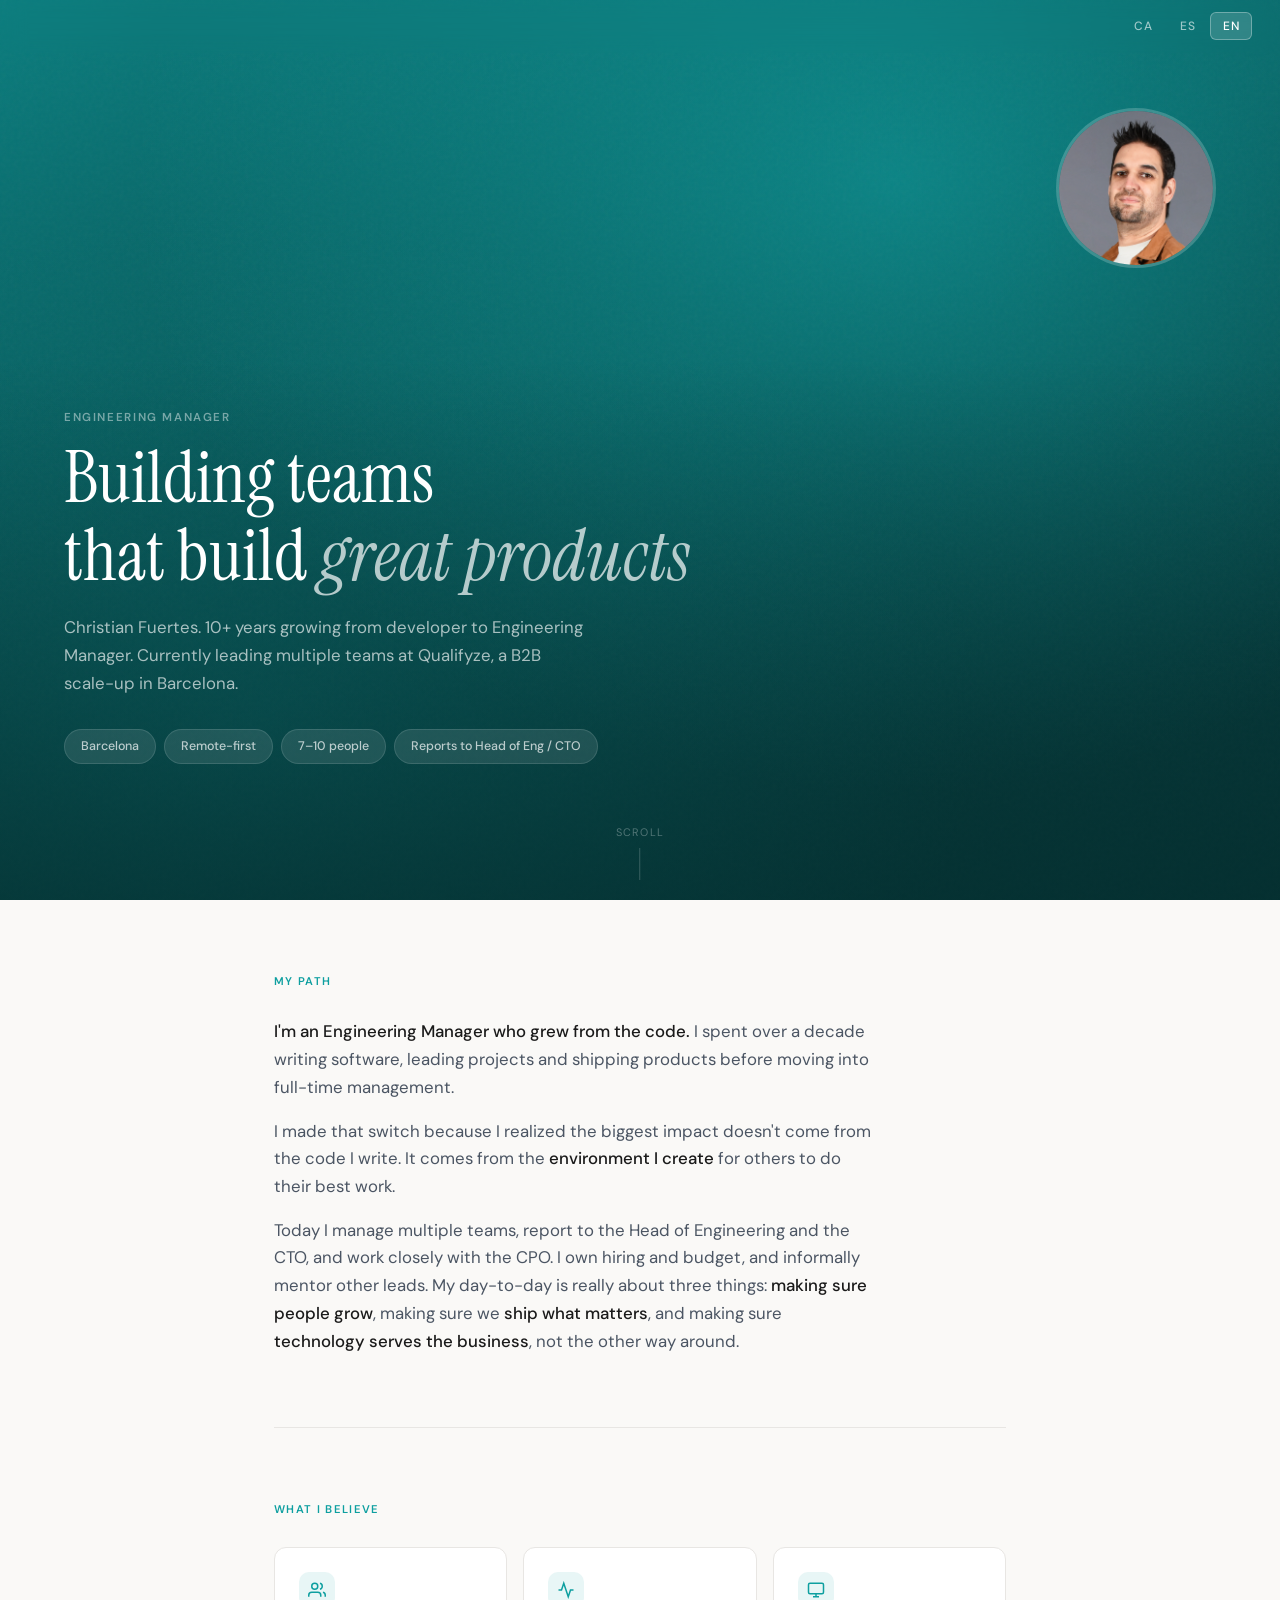
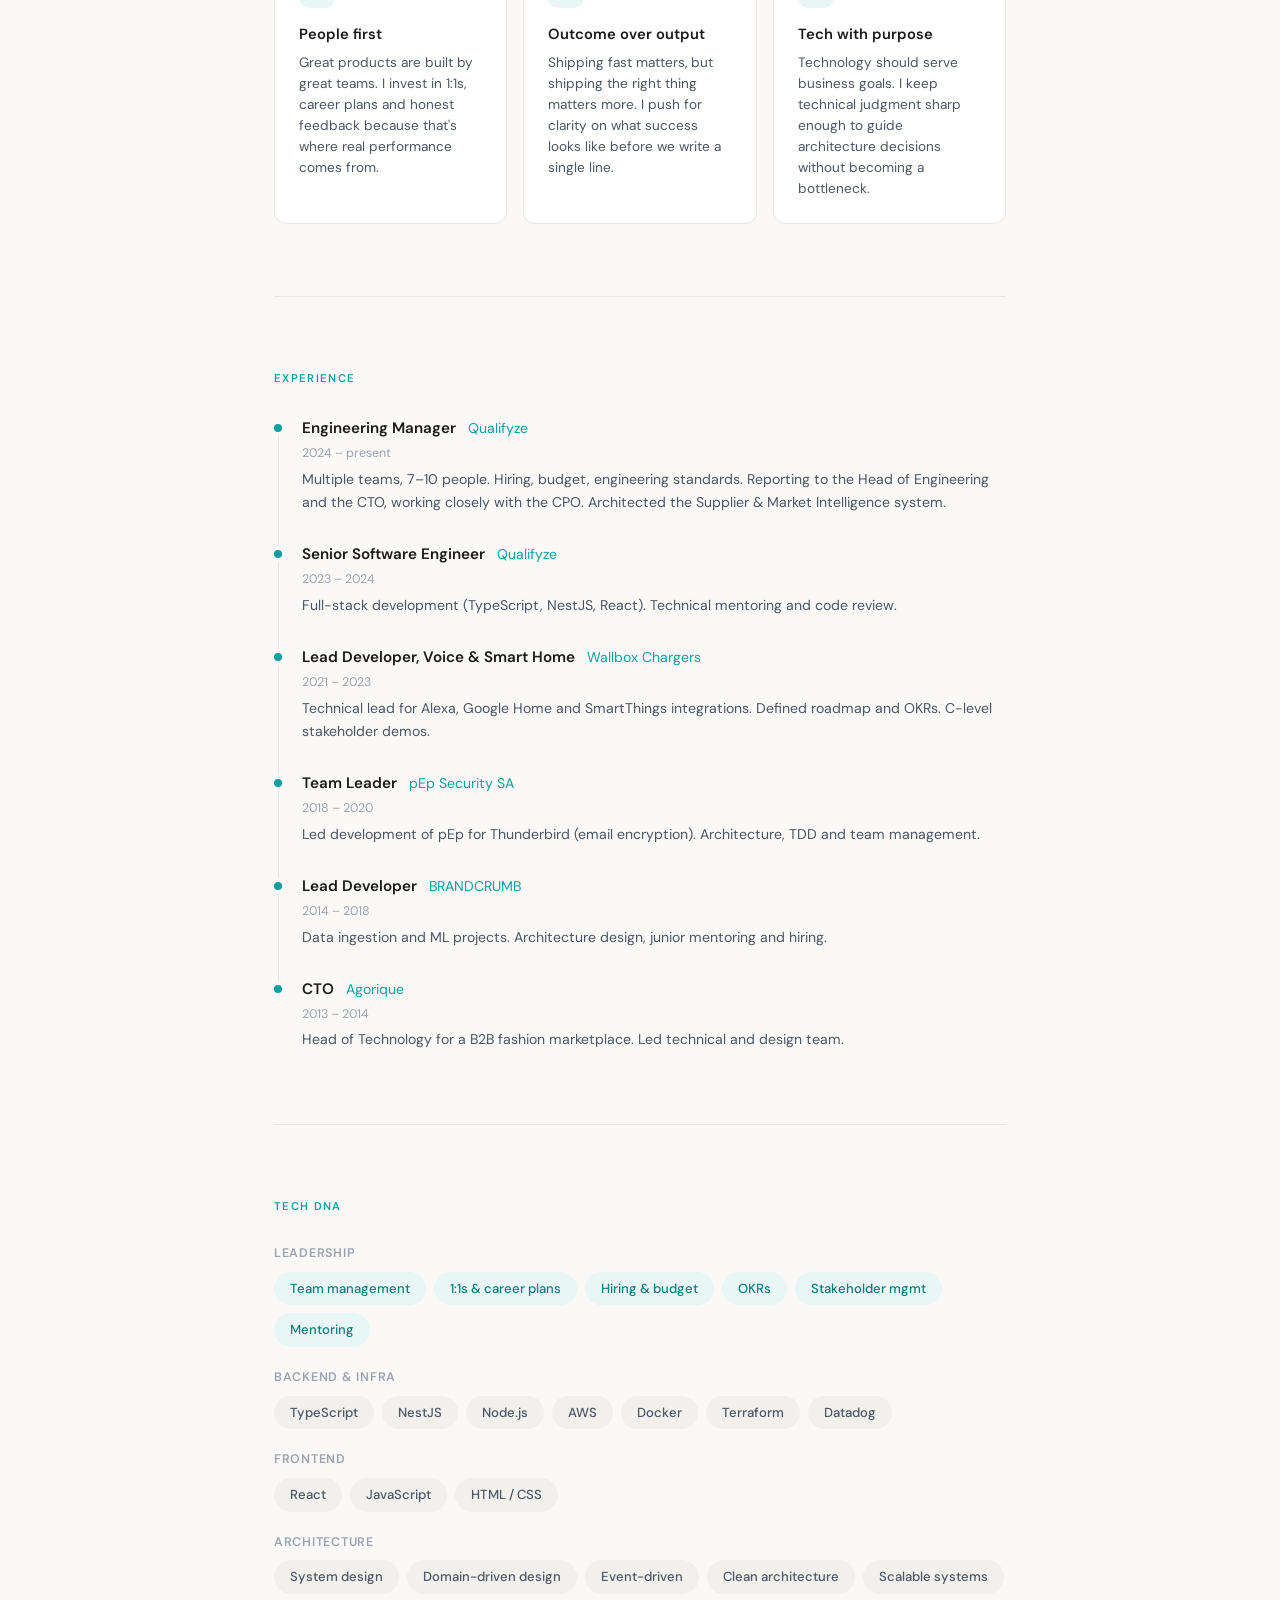
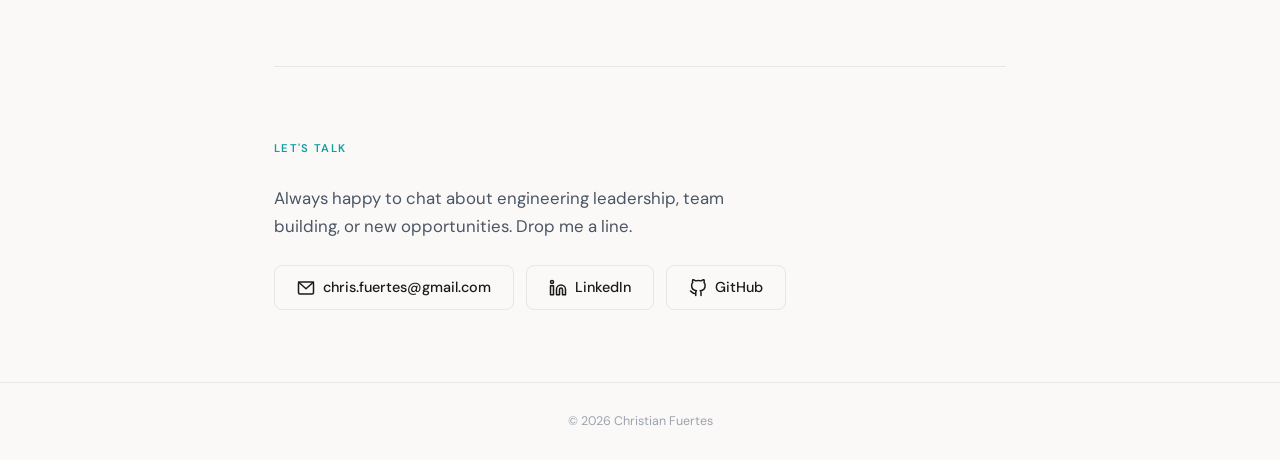
==== commit fc958e36: "Update index.html" ====
--- a/index.html
+++ b/index.html
@@ -50,7 +50,6 @@
 
     .narrative{font-size:1.05rem;color:var(--text-2);max-width:600px}.narrative+.narrative{margin-top:16px}
     .narrative strong{color:var(--text);font-weight:500}
-    .pull-quote{font-family:var(--serif);font-size:1.6rem;font-style:italic;color:var(--text);line-height:1.35;margin:36px 0;padding-left:20px;border-left:3px solid var(--accent);max-width:540px}
 
     .values-grid{display:grid;grid-template-columns:repeat(auto-fit,minmax(200px,1fr));gap:16px}
     .value-card{background:var(--bg-card);border:1px solid var(--border);border-radius:var(--radius);padding:24px}
@@ -58,10 +57,7 @@
     .value-title{font-weight:600;font-size:.92rem;color:var(--text);margin-bottom:6px}
     .value-desc{font-size:.85rem;color:var(--text-2);line-height:1.55}
 
-    .numbers-grid{display:grid;grid-template-columns:repeat(auto-fit,minmax(140px,1fr));gap:16px}
-    .number-item{text-align:center;padding:24px 12px}
-    .number-big{font-family:var(--serif);font-size:2.8rem;color:var(--accent);line-height:1;margin-bottom:6px}
-    .number-label{font-size:.82rem;color:var(--text-3)}
+
 
     .timeline{list-style:none}
     .timeline li{position:relative;padding-left:28px;padding-bottom:28px}
@@ -75,14 +71,7 @@
     .tl-dates{font-size:.78rem;color:var(--text-3)}
     .tl-desc{font-size:.88rem;color:var(--text-2);margin-top:4px}
 
-    .projects-grid{display:grid;grid-template-columns:1fr 1fr;gap:16px}
-    .project-card{background:var(--bg-card);border:1px solid var(--border);border-radius:var(--radius);padding:24px;transition:border-color .2s}
-    .project-card:hover{border-color:var(--accent)}
-    .project-tag{font-size:.68rem;font-weight:600;letter-spacing:.08em;text-transform:uppercase;color:var(--accent);margin-bottom:8px}
-    .project-name{font-weight:600;font-size:1rem;color:var(--text);margin-bottom:6px}
-    .project-desc{font-size:.85rem;color:var(--text-2);line-height:1.55}
-    .project-stack{margin-top:12px;display:flex;flex-wrap:wrap;gap:6px}
-    .project-stack span{font-size:.72rem;padding:3px 10px;border-radius:14px;background:var(--bg);color:var(--text-3)}
+
 
     .tech-groups{display:flex;flex-direction:column;gap:20px}
     .tech-group-label{font-size:.78rem;font-weight:600;color:var(--text-3);text-transform:uppercase;letter-spacing:.06em;margin-bottom:8px}
@@ -107,8 +96,7 @@
     @media(max-width:640px){
       .hero-photo{width:80px!important;height:80px!important;top:70px!important;right:20px!important}
       .hero-content{padding-bottom:48px}.hero h1{max-width:70%}
-      section{padding:56px 0}.numbers-grid{grid-template-columns:1fr 1fr}
-      .projects-grid{grid-template-columns:1fr}.pull-quote{font-size:1.3rem}
+      section{padding:56px 0}
       .values-grid{grid-template-columns:1fr}.lang-bar{padding:8px 16px}
     }
 
@@ -139,15 +127,15 @@
       <span data-lang="ca">Construint equips<br>que creen <em>grans productes</em></span>
     </h1>
     <p class="hero-intro">
-      <span data-lang="en" class="active">Christian Fuertes — 10+ years growing from developer to Engineering Manager. Currently leading multiple teams at Qualifyze, a B2B scale-up in Barcelona.</span>
-      <span data-lang="es">Christian Fuertes — Más de 10 años creciendo de developer a Engineering Manager. Actualmente liderando múltiples equipos en Qualifyze, una scale-up B2B en Barcelona.</span>
-      <span data-lang="ca">Christian Fuertes — Més de 10 anys creixent de developer a Engineering Manager. Actualment liderant múltiples equips a Qualifyze, una scale-up B2B a Barcelona.</span>
+      <span data-lang="en" class="active">Christian Fuertes. 10+ years growing from developer to Engineering Manager. Currently leading multiple teams at Qualifyze, a B2B scale-up in Barcelona.</span>
+      <span data-lang="es">Christian Fuertes. Más de 10 años creciendo de developer a Engineering Manager. Actualmente liderando múltiples equipos en Qualifyze, una scale-up B2B en Barcelona.</span>
+      <span data-lang="ca">Christian Fuertes. Més de 10 anys creixent de developer a Engineering Manager. Actualment liderant múltiples equips a Qualifyze, una scale-up B2B a Barcelona.</span>
     </p>
     <div class="hero-chips">
       <span class="hero-chip">Barcelona</span>
       <span class="hero-chip">Remote-first</span>
       <span class="hero-chip"><span data-lang="en" class="active">7–10 people</span><span data-lang="es">7–10 personas</span><span data-lang="ca">7–10 persones</span></span>
-      <span class="hero-chip"><span data-lang="en" class="active">Reports to VP Eng</span><span data-lang="es">Reporta al VP Eng</span><span data-lang="ca">Reporta al VP Eng</span></span>
+      <span class="hero-chip"><span data-lang="en" class="active">Reports to Head of Eng / CTO</span><span data-lang="es">Reporta al Head of Eng / CTO</span><span data-lang="ca">Reporta al Head of Eng / CTO</span></span>
     </div>
   </div>
   <div class="hero-scroll"><span>Scroll</span><div class="scroll-line"></div></div>
@@ -160,21 +148,18 @@
     <p class="section-label"><span data-lang="en" class="active">My path</span><span data-lang="es">Mi camino</span><span data-lang="ca">El meu camí</span></p>
     <div data-lang="en" class="active">
       <p class="narrative"><strong>I'm an Engineering Manager who grew from the code.</strong> I spent over a decade writing software, leading projects and shipping products before moving into full-time management.</p>
-      <p class="narrative">I made that switch because I realized the biggest impact doesn't come from the code I write — it comes from the <strong>environment I create</strong> for others to do their best work.</p>
-      <div class="pull-quote">The best code I ever wrote was the team that writes code without me.</div>
-      <p class="narrative">Today I manage multiple teams, own hiring and budget, and report directly to the VP Engineering. But my day-to-day is really about three things: <strong>making sure people grow</strong>, making sure we <strong>ship what matters</strong>, and making sure <strong>technology serves the business</strong> — not the other way around.</p>
+      <p class="narrative">I made that switch because I realized the biggest impact doesn't come from the code I write. It comes from the <strong>environment I create</strong> for others to do their best work.</p>
+      <p class="narrative">Today I manage multiple teams, report to the Head of Engineering and the CTO, and work closely with the CPO. I own hiring and budget, and informally mentor other leads. My day-to-day is really about three things: <strong>making sure people grow</strong>, making sure we <strong>ship what matters</strong>, and making sure <strong>technology serves the business</strong>, not the other way around.</p>
     </div>
     <div data-lang="es">
       <p class="narrative"><strong>Soy un Engineering Manager que creció desde el código.</strong> Pasé más de una década escribiendo software, liderando proyectos y entregando productos antes de pasar a gestión a tiempo completo.</p>
-      <p class="narrative">Hice ese cambio porque me di cuenta de que el mayor impacto no viene del código que escribo — viene del <strong>entorno que creo</strong> para que otros hagan su mejor trabajo.</p>
-      <div class="pull-quote">El mejor código que escribí fue el equipo que escribe código sin mí.</div>
-      <p class="narrative">Hoy gestiono múltiples equipos, soy responsable de hiring y presupuesto, y reporto directamente al VP Engineering. Pero mi día a día gira en torno a tres cosas: <strong>que las personas crezcan</strong>, que <strong>entreguemos lo que importa</strong>, y que la <strong>tecnología sirva al negocio</strong> — no al revés.</p>
+      <p class="narrative">Hice ese cambio porque me di cuenta de que el mayor impacto no viene del código que escribo. Viene del <strong>entorno que creo</strong> para que otros hagan su mejor trabajo.</p>
+      <p class="narrative">Hoy gestiono múltiples equipos, reporto al Head of Engineering y al CTO, y trabajo de forma cercana al CPO. Soy responsable de hiring y presupuesto y mentorizo de forma informal a otros leads. Mi día a día gira en torno a tres cosas: <strong>que las personas crezcan</strong>, que <strong>entreguemos lo que importa</strong>, y que la <strong>tecnología sirva al negocio</strong>, no al revés.</p>
     </div>
     <div data-lang="ca">
       <p class="narrative"><strong>Sóc un Engineering Manager que va créixer des del codi.</strong> Vaig passar més d'una dècada escrivint software, liderant projectes i lliurant productes abans de passar a gestió a temps complet.</p>
-      <p class="narrative">Vaig fer aquest canvi perquè em vaig adonar que el major impacte no ve del codi que escric — ve de l'<strong>entorn que creo</strong> perquè els altres facin la seva millor feina.</p>
-      <div class="pull-quote">El millor codi que vaig escriure va ser l'equip que escriu codi sense mi.</div>
-      <p class="narrative">Avui gestiono múltiples equips, sóc responsable de hiring i pressupost, i reporto directament al VP Engineering. Però el meu dia a dia gira al voltant de tres coses: <strong>que les persones creixin</strong>, que <strong>lliurem el que importa</strong>, i que la <strong>tecnologia serveixi al negoci</strong> — no a l'inrevés.</p>
+      <p class="narrative">Vaig fer aquest canvi perquè em vaig adonar que el major impacte no ve del codi que escric. Ve de l'<strong>entorn que creo</strong> perquè els altres facin la seva millor feina.</p>
+      <p class="narrative">Avui gestiono múltiples equips, reporto al Head of Engineering i al CTO, i treballo de forma propera al CPO. Sóc responsable de hiring i pressupost i mentorejo de forma informal altres leads. El meu dia a dia gira al voltant de tres coses: <strong>que les persones creixin</strong>, que <strong>lliurem el que importa</strong>, i que la <strong>tecnologia serveixi al negoci</strong>, no a l'inrevés.</p>
     </div>
   </section>
 
@@ -200,16 +185,6 @@
     </div>
   </section>
 
-  <!-- NUMBERS -->
-  <section class="reveal">
-    <p class="section-label"><span data-lang="en" class="active">By the numbers</span><span data-lang="es">En cifras</span><span data-lang="ca">En xifres</span></p>
-    <div class="numbers-grid">
-      <div class="number-item"><p class="number-big">10+</p><p class="number-label"><span data-lang="en" class="active">Years in tech</span><span data-lang="es">Años en tech</span><span data-lang="ca">Anys en tech</span></p></div>
-      <div class="number-item"><p class="number-big">7–10</p><p class="number-label"><span data-lang="en" class="active">People managed</span><span data-lang="es">Personas gestionadas</span><span data-lang="ca">Persones gestionades</span></p></div>
-      <div class="number-item"><p class="number-big">6</p><p class="number-label"><span data-lang="en" class="active">Companies shaped</span><span data-lang="es">Empresas impactadas</span><span data-lang="ca">Empreses impactades</span></p></div>
-      <div class="number-item"><p class="number-big">4</p><p class="number-label"><span data-lang="en" class="active">Languages spoken</span><span data-lang="es">Idiomas hablados</span><span data-lang="ca">Idiomes parlats</span></p></div>
-    </div>
-  </section>
 
   <!-- EXPERIENCE -->
   <section class="reveal">
@@ -218,7 +193,7 @@
       <li>
         <div class="tl-header"><span class="tl-role">Engineering Manager</span><span class="tl-company">Qualifyze</span></div>
         <p class="tl-dates">2024 – present</p>
-        <p class="tl-desc"><span data-lang="en" class="active">Multiple teams, 7–10 people. Hiring, budget, engineering standards. Reporting to VP Engineering. Architected the Supplier & Market Intelligence system.</span><span data-lang="es">Múltiples equipos, 7–10 personas. Hiring, presupuesto, estándares de ingeniería. Reporte al VP Engineering. Diseñé el sistema de Supplier & Market Intelligence.</span><span data-lang="ca">Múltiples equips, 7–10 persones. Hiring, pressupost, estàndards d'enginyeria. Report al VP Engineering. Vaig dissenyar el sistema de Supplier & Market Intelligence.</span></p>
+        <p class="tl-desc"><span data-lang="en" class="active">Multiple teams, 7–10 people. Hiring, budget, engineering standards. Reporting to the Head of Engineering and the CTO, working closely with the CPO. Architected the Supplier &amp; Market Intelligence system.</span><span data-lang="es">Múltiples equipos, 7–10 personas. Hiring, presupuesto, estándares de ingeniería. Reporte al Head of Engineering y al CTO, trabajo cercano con el CPO. Diseñé el sistema de Supplier &amp; Market Intelligence.</span><span data-lang="ca">Múltiples equips, 7–10 persones. Hiring, pressupost, estàndards d'enginyeria. Report al Head of Engineering i al CTO, treball proper amb el CPO. Vaig dissenyar el sistema de Supplier &amp; Market Intelligence.</span></p>
       </li>
       <li>
         <div class="tl-header"><span class="tl-role">Senior Software Engineer</span><span class="tl-company">Qualifyze</span></div>
@@ -226,7 +201,7 @@
         <p class="tl-desc"><span data-lang="en" class="active">Full-stack development (TypeScript, NestJS, React). Technical mentoring and code review.</span><span data-lang="es">Desarrollo full stack (TypeScript, NestJS, React). Mentoring técnico y code review.</span><span data-lang="ca">Desenvolupament full stack (TypeScript, NestJS, React). Mentoring tècnic i code review.</span></p>
       </li>
       <li>
-        <div class="tl-header"><span class="tl-role">Lead Developer — Voice & Smart Home</span><span class="tl-company">Wallbox Chargers</span></div>
+        <div class="tl-header"><span class="tl-role">Lead Developer, Voice &amp; Smart Home</span><span class="tl-company">Wallbox Chargers</span></div>
         <p class="tl-dates">2021 – 2023</p>
         <p class="tl-desc"><span data-lang="en" class="active">Technical lead for Alexa, Google Home and SmartThings integrations. Defined roadmap and OKRs. C-level stakeholder demos.</span><span data-lang="es">Liderazgo técnico de integraciones con Alexa, Google Home y SmartThings. Roadmap, OKRs y demos a C-level.</span><span data-lang="ca">Lideratge tècnic d'integracions amb Alexa, Google Home i SmartThings. Roadmap, OKRs i demos a C-level.</span></p>
       </li>
@@ -248,24 +223,6 @@
     </ul>
   </section>
 
-  <!-- FEATURED WORK -->
-  <section class="reveal">
-    <p class="section-label"><span data-lang="en" class="active">Featured work</span><span data-lang="es">Proyectos destacados</span><span data-lang="ca">Projectes destacats</span></p>
-    <div class="projects-grid">
-      <div class="project-card">
-        <p class="project-tag">Qualifyze</p>
-        <p class="project-name">Supplier & Market Intelligence</p>
-        <p class="project-desc"><span data-lang="en" class="active">Scalable architecture handling large volumes of supplier data for the pharmaceutical industry. Designed from scratch to support business growth.</span><span data-lang="es">Arquitectura escalable para grandes volúmenes de datos de proveedores farmacéuticos. Diseñada desde cero para soportar el crecimiento del negocio.</span><span data-lang="ca">Arquitectura escalable per a grans volums de dades de proveïdors farmacèutics. Dissenyada des de zero per suportar el creixement del negoci.</span></p>
-        <div class="project-stack"><span>TypeScript</span><span>NestJS</span><span>AWS</span><span>React</span></div>
-      </div>
-      <div class="project-card">
-        <p class="project-tag">Wallbox Chargers</p>
-        <p class="project-name">Voice & Smart Home</p>
-        <p class="project-desc"><span data-lang="en" class="active">Full integration suite for Alexa, Google Home and Samsung SmartThings. Defined UX flows, monitored adoption metrics and iterated based on user analytics.</span><span data-lang="es">Suite completa de integración con Alexa, Google Home y Samsung SmartThings. Definición de flujos UX, métricas de adopción e iteración basada en analíticas.</span><span data-lang="ca">Suite completa d'integració amb Alexa, Google Home i Samsung SmartThings. Definició de fluxos UX, mètriques d'adopció i iteració basada en analítiques.</span></p>
-        <div class="project-stack"><span>Node.js</span><span>Alexa SDK</span><span>AWS</span><span>Terraform</span></div>
-      </div>
-    </div>
-  </section>
 
   <!-- TECH DNA -->
   <section class="reveal">
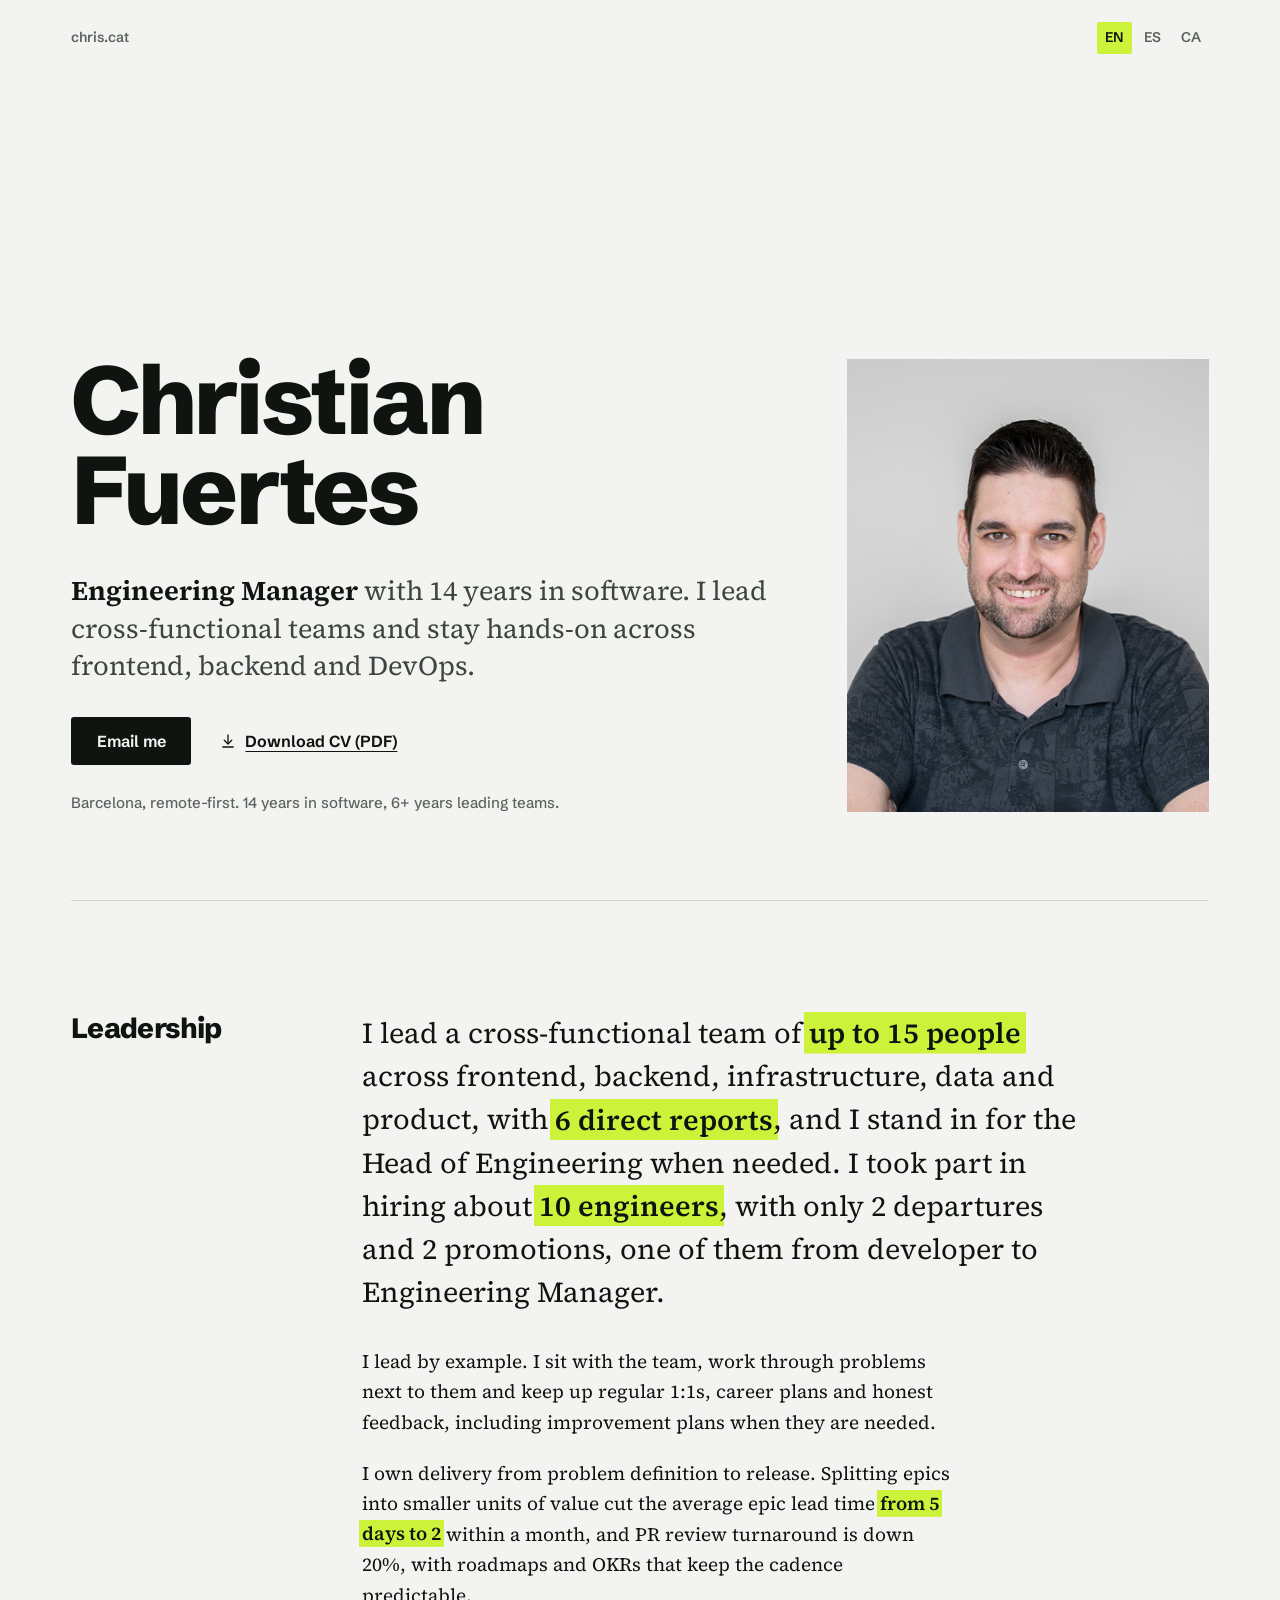
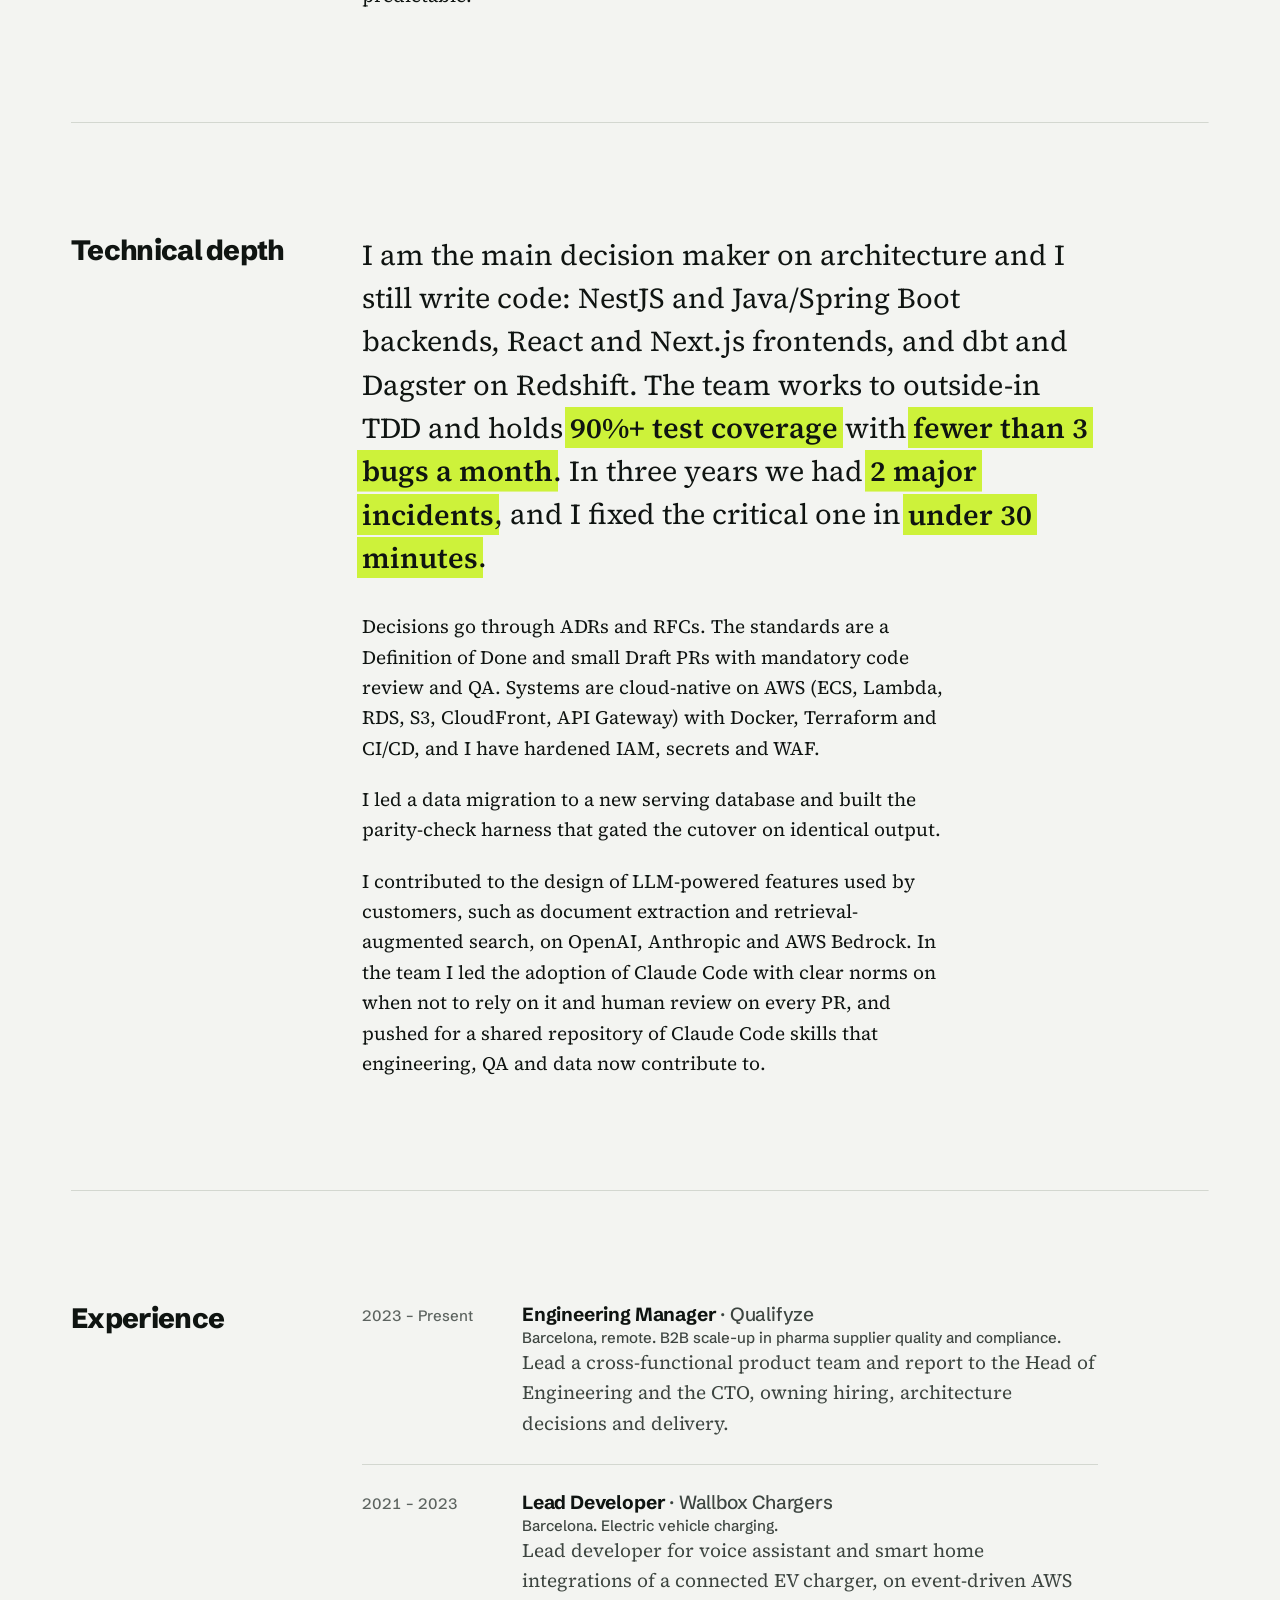
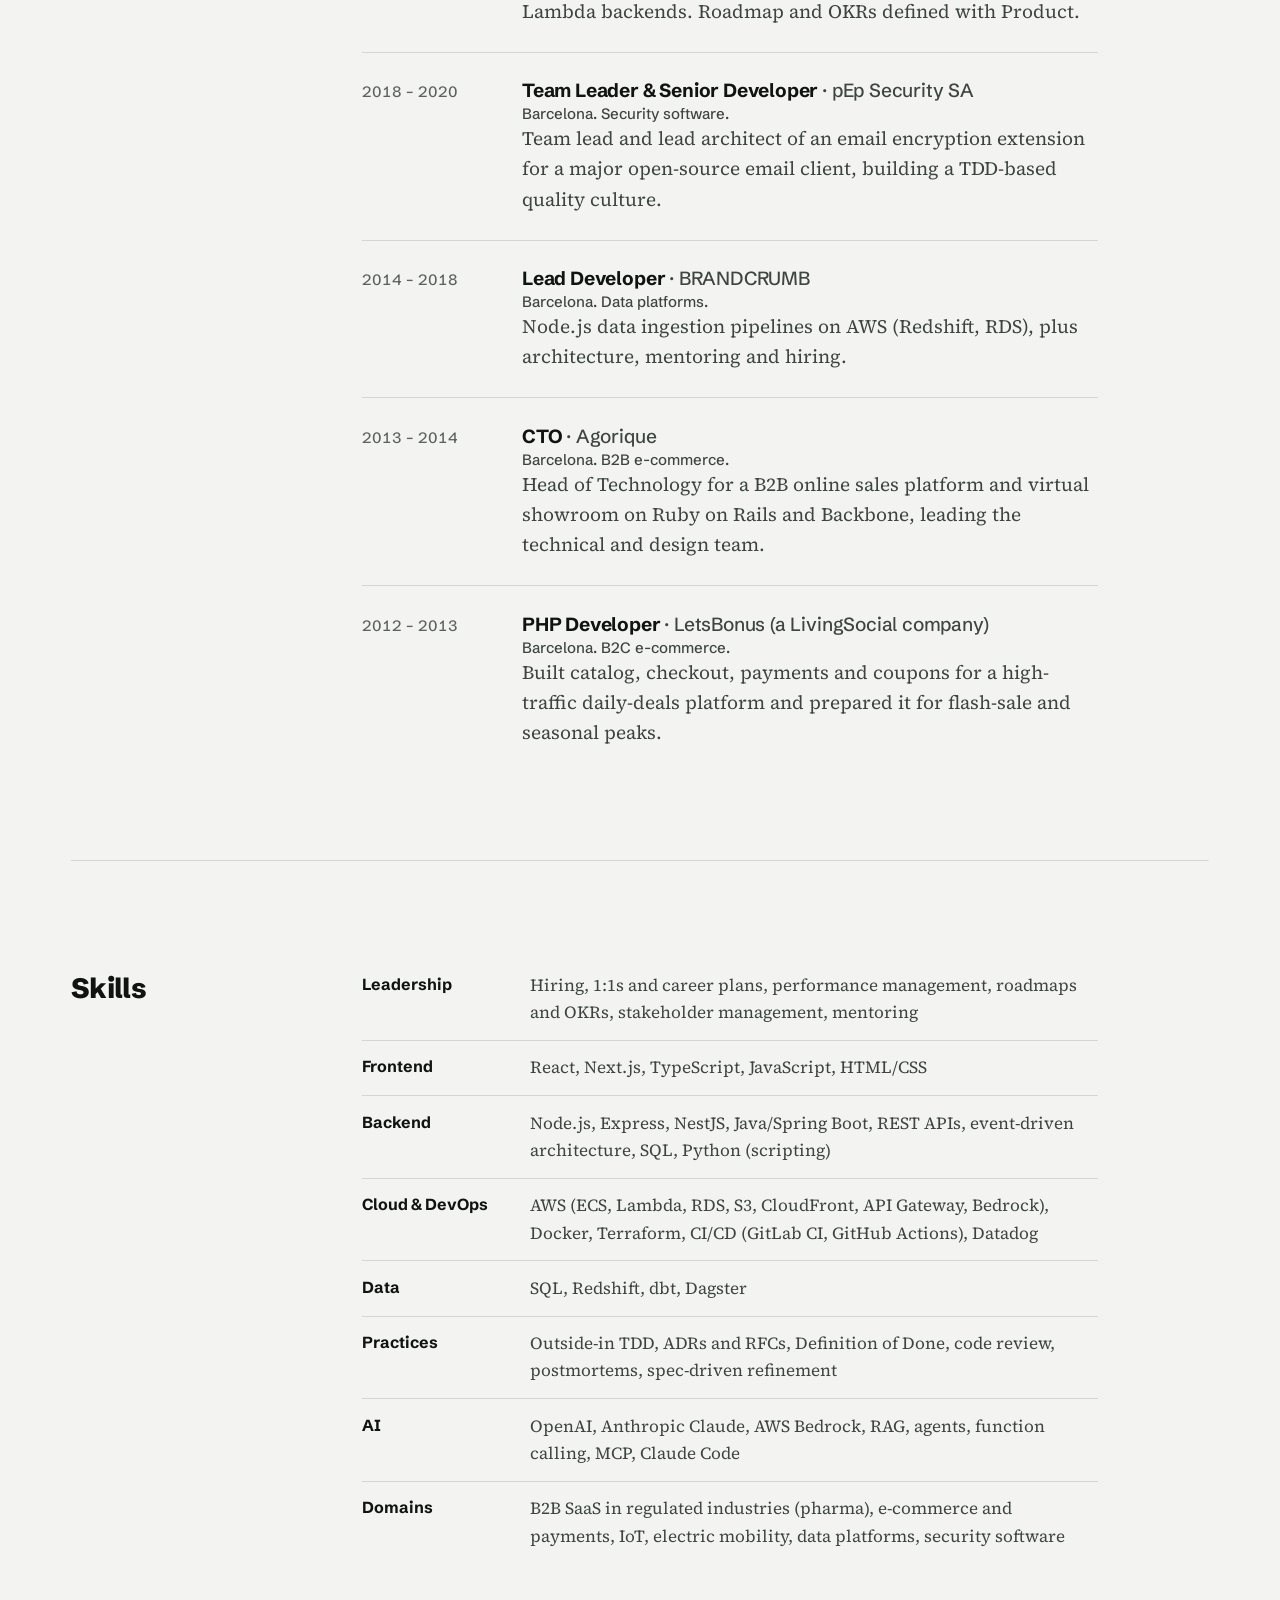
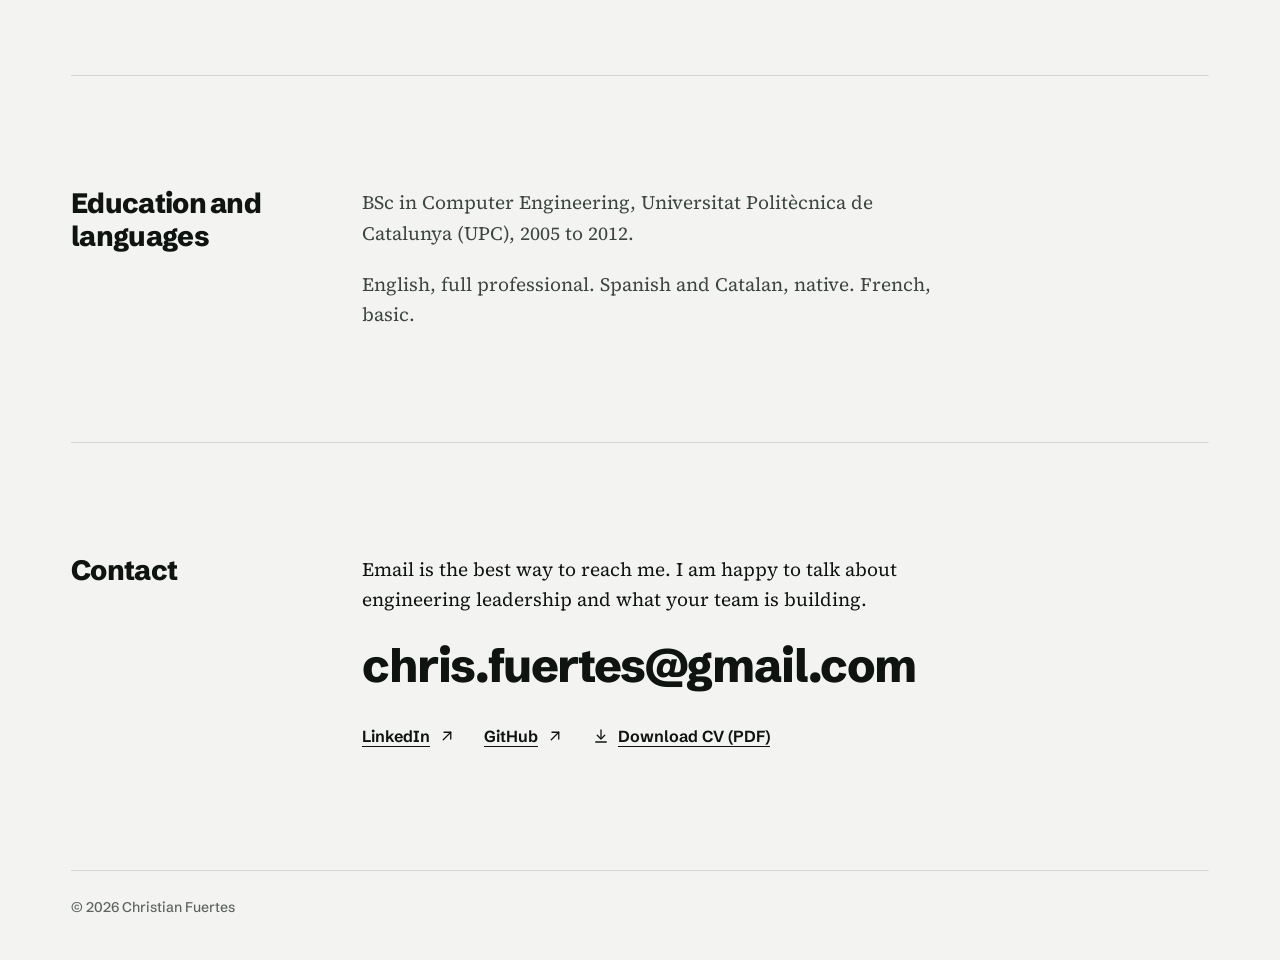
==== commit f91e04be: "Redesign chris.cat as an editorial one-page CV New design (Schibsted Grotesk and Source Serif 4 self" ====
--- a/index.html
+++ b/index.html
@@ -1,264 +1,463 @@
-<!DOCTYPE html>
-<html lang="en">
-<head>
-  <meta charset="UTF-8">
-  <meta name="viewport" content="width=device-width, initial-scale=1.0">
-  <meta name="description" content="Christian Fuertes — Engineering Manager. Building high-performing teams and scalable products.">
-  <meta name="author" content="Christian Fuertes">
-  <meta property="og:title" content="Christian Fuertes — Engineering Manager">
-  <meta property="og:description" content="Building high-performing teams and scalable products.">
-  <meta property="og:type" content="website">
-  <meta property="og:url" content="https://chris.cat">
-  <title>Christian Fuertes — Engineering Manager</title>
-  <link rel="preconnect" href="https://fonts.googleapis.com">
-  <link rel="preconnect" href="https://fonts.gstatic.com" crossorigin>
-  <link href="https://fonts.googleapis.com/css2?family=DM+Sans:ital,opsz,wght@0,9..40,300;0,9..40,400;0,9..40,500;0,9..40,600;1,9..40,400&family=Instrument+Serif:ital@0;1&display=swap" rel="stylesheet">
-  <style>
-    *,*::before,*::after{margin:0;padding:0;box-sizing:border-box}
-    :root{--bg:#faf9f7;--bg-card:#fff;--text:#1a1a1a;--text-2:#4b5563;--text-3:#9ca3af;--accent:#0e9fa0;--accent-dk:#0a7d7e;--accent-soft:#e8f6f6;--border:#e8e6e3;--radius:12px;--font:'DM Sans',sans-serif;--serif:'Instrument Serif',serif}
-    html{scroll-behavior:smooth}
-    body{font-family:var(--font);background:var(--bg);color:var(--text);line-height:1.65;-webkit-font-smoothing:antialiased}
-
-    .lang-bar{position:fixed;top:0;left:0;right:0;z-index:100;display:flex;justify-content:flex-end;align-items:center;gap:2px;padding:12px 28px;background:rgba(250,249,247,0);backdrop-filter:blur(12px);transition:background .4s,border-color .4s;border-bottom:1px solid transparent}
-    .lang-bar.scrolled{background:rgba(250,249,247,.88);border-bottom-color:var(--border)}
-    .lang-bar button{font-family:var(--font);font-size:.75rem;font-weight:500;letter-spacing:.04em;padding:5px 12px;border:1px solid transparent;border-radius:6px;background:none;cursor:pointer;transition:all .2s}
-    .lang-bar.scrolled button{color:var(--text-3)}.lang-bar:not(.scrolled) button{color:rgba(255,255,255,.6)}
-    .lang-bar:not(.scrolled) button:hover{color:#fff}.lang-bar.scrolled button:hover{color:var(--text)}
-    .lang-bar button.active{color:var(--accent)!important;background:var(--accent-soft);border-color:var(--accent)}
-    .lang-bar:not(.scrolled) button.active{background:rgba(255,255,255,.15);border-color:rgba(255,255,255,.3);color:#fff!important}
-
-    .hero{position:relative;min-height:100vh;display:flex;flex-direction:column;justify-content:flex-end;overflow:hidden;background:var(--accent-dk)}
-    .hero-bg{position:absolute;inset:0;background:radial-gradient(ellipse at 70% 20%,rgba(14,159,160,.6) 0%,transparent 60%),radial-gradient(ellipse at 20% 80%,rgba(10,125,126,.4) 0%,transparent 50%),linear-gradient(160deg,#0a7d7e 0%,#064e4f 50%,#042f30 100%)}
-    .hero-grain{position:absolute;inset:0;opacity:.04;background-image:url("data:image/svg+xml,%3Csvg viewBox='0 0 256 256' xmlns='http://www.w3.org/2000/svg'%3E%3Cfilter id='n'%3E%3CfeTurbulence type='fractalNoise' baseFrequency='0.9' numOctaves='4' stitchTiles='stitch'/%3E%3C/filter%3E%3Crect width='100%25' height='100%25' filter='url(%23n)'/%3E%3C/svg%3E")}
-    .hero-gradient{position:absolute;bottom:0;left:0;right:0;height:60%;background:linear-gradient(to top,rgba(4,47,48,.7) 0%,transparent 100%)}
-    .hero-content{position:relative;z-index:2;padding:0 clamp(24px,5vw,80px) 64px;max-width:920px}
-    .hero-label{font-size:.72rem;font-weight:600;letter-spacing:.14em;text-transform:uppercase;color:rgba(255,255,255,.45);margin-bottom:12px;opacity:0;animation:fadeUp .7s ease .2s forwards}
-    .hero h1{font-family:var(--serif);font-size:clamp(2.8rem,7vw,4.5rem);font-weight:400;line-height:1.08;color:#fff;margin-bottom:20px;opacity:0;animation:fadeUp .8s ease .35s forwards}
-    .hero h1 em{font-style:italic;color:rgba(255,255,255,.7)}
-    .hero-intro{font-size:1.05rem;color:rgba(255,255,255,.65);max-width:520px;line-height:1.65;margin-bottom:32px;opacity:0;animation:fadeUp .7s ease .5s forwards}
-    .hero-chips{display:flex;flex-wrap:wrap;gap:8px;opacity:0;animation:fadeUp .7s ease .65s forwards}
-    .hero-chip{font-size:.78rem;font-weight:500;padding:6px 16px;border-radius:20px;background:rgba(255,255,255,.1);color:rgba(255,255,255,.7);border:1px solid rgba(255,255,255,.12);backdrop-filter:blur(4px)}
-    .hero-photo{position:absolute;z-index:2;top:clamp(80px,12vh,140px);right:clamp(24px,5vw,80px);width:clamp(100px,14vw,160px);height:clamp(100px,14vw,160px);border-radius:50%;object-fit:cover;border:3px solid rgba(255,255,255,.2);opacity:0;animation:fadeIn 1s ease .6s forwards}
-    .hero-scroll{position:absolute;z-index:2;bottom:20px;left:50%;transform:translateX(-50%);display:flex;flex-direction:column;align-items:center;gap:6px;opacity:0;animation:fadeIn 1s ease 1.2s forwards}
-    .hero-scroll span{font-size:.68rem;color:rgba(255,255,255,.3);letter-spacing:.1em;text-transform:uppercase}
-    .scroll-line{width:1px;height:32px;background:rgba(255,255,255,.2);position:relative;overflow:hidden}
-    .scroll-line::after{content:'';position:absolute;top:-100%;left:0;width:100%;height:100%;background:rgba(255,255,255,.6);animation:scrollPulse 2s ease-in-out infinite}
-
-    .container{max-width:780px;margin:0 auto;padding:0 24px}
-    section{padding:72px 0}section+section{border-top:1px solid var(--border)}
-    .section-label{font-size:.7rem;font-weight:600;letter-spacing:.12em;text-transform:uppercase;color:var(--accent);margin-bottom:28px}
-
-    .narrative{font-size:1.05rem;color:var(--text-2);max-width:600px}.narrative+.narrative{margin-top:16px}
-    .narrative strong{color:var(--text);font-weight:500}
-
-    .values-grid{display:grid;grid-template-columns:repeat(auto-fit,minmax(200px,1fr));gap:16px}
-    .value-card{background:var(--bg-card);border:1px solid var(--border);border-radius:var(--radius);padding:24px}
-    .value-icon{width:36px;height:36px;border-radius:10px;background:var(--accent-soft);display:flex;align-items:center;justify-content:center;margin-bottom:14px;color:var(--accent)}
-    .value-title{font-weight:600;font-size:.92rem;color:var(--text);margin-bottom:6px}
-    .value-desc{font-size:.85rem;color:var(--text-2);line-height:1.55}
-
-
-
-    .timeline{list-style:none}
-    .timeline li{position:relative;padding-left:28px;padding-bottom:28px}
-    .timeline li:last-child{padding-bottom:0}
-    .timeline li::before{content:'';position:absolute;left:0;top:8px;width:8px;height:8px;border-radius:50%;background:var(--accent)}
-    .timeline li::after{content:'';position:absolute;left:3.5px;top:20px;width:1px;height:calc(100% - 16px);background:var(--border)}
-    .timeline li:last-child::after{display:none}
-    .tl-header{display:flex;align-items:baseline;flex-wrap:wrap;gap:4px 12px;margin-bottom:2px}
-    .tl-role{font-weight:600;font-size:.95rem;color:var(--text)}
-    .tl-company{font-size:.88rem;color:var(--accent)}
-    .tl-dates{font-size:.78rem;color:var(--text-3)}
-    .tl-desc{font-size:.88rem;color:var(--text-2);margin-top:4px}
-
-
-
-    .tech-groups{display:flex;flex-direction:column;gap:20px}
-    .tech-group-label{font-size:.78rem;font-weight:600;color:var(--text-3);text-transform:uppercase;letter-spacing:.06em;margin-bottom:8px}
-    .tags{display:flex;flex-wrap:wrap;gap:8px}
-    .tag{font-size:.82rem;padding:6px 16px;border-radius:20px;font-weight:500;background:var(--accent-soft);color:var(--accent-dk)}
-    .tag.n{background:#f1f0ed;color:var(--text-2)}
-
-    .contact-text{font-size:1.05rem;color:var(--text-2);max-width:480px;margin-bottom:24px}
-    .contact-links{display:flex;flex-wrap:wrap;gap:12px}
-    .contact-links a{display:inline-flex;align-items:center;gap:8px;font-size:.9rem;font-weight:500;padding:10px 22px;border:1px solid var(--border);border-radius:8px;color:var(--text);text-decoration:none;transition:all .2s}
-    .contact-links a:hover{border-color:var(--accent);color:var(--accent);background:var(--accent-soft)}
-    .contact-links a svg{width:18px;height:18px;flex-shrink:0}
-
-    footer{padding:28px 0;border-top:1px solid var(--border);text-align:center;font-size:.78rem;color:var(--text-3)}
-
-    @keyframes fadeUp{from{opacity:0;transform:translateY(20px)}to{opacity:1;transform:translateY(0)}}
-    @keyframes fadeIn{from{opacity:0}to{opacity:1}}
-    @keyframes scrollPulse{0%{top:-100%}50%{top:100%}100%{top:100%}}
-    .reveal{opacity:0;transform:translateY(24px);transition:opacity .7s ease,transform .7s ease}
-    .reveal.visible{opacity:1;transform:none}
-
-    @media(max-width:640px){
-      .hero-photo{width:80px!important;height:80px!important;top:70px!important;right:20px!important}
-      .hero-content{padding-bottom:48px}.hero h1{max-width:70%}
-      section{padding:56px 0}
-      .values-grid{grid-template-columns:1fr}.lang-bar{padding:8px 16px}
-    }
-
-    [data-lang]{display:none}[data-lang].active{display:block}
-    span[data-lang]{display:none}span[data-lang].active{display:inline}
-    p[data-lang]{display:none}p[data-lang].active{display:block}
-    div[data-lang]{display:none}div[data-lang].active{display:block}
-  </style>
-</head>
-<body>
-
-<nav class="lang-bar" id="langbar">
-  <button onclick="setLang('ca')" id="btn-ca">CA</button>
-  <button onclick="setLang('es')" id="btn-es">ES</button>
-  <button onclick="setLang('en')" id="btn-en">EN</button>
-</nav>
-
-<section class="hero">
-  <div class="hero-bg"></div>
-  <div class="hero-grain"></div>
-  <div class="hero-gradient"></div>
-  <img src="photo.png" alt="Christian Fuertes" class="hero-photo">
-  <div class="hero-content">
-    <p class="hero-label">Engineering Manager</p>
-    <h1>
-      <span data-lang="en" class="active">Building teams<br>that build <em>great products</em></span>
-      <span data-lang="es">Construyendo equipos<br>que crean <em>grandes productos</em></span>
-      <span data-lang="ca">Construint equips<br>que creen <em>grans productes</em></span>
-    </h1>
-    <p class="hero-intro">
-      <span data-lang="en" class="active">Christian Fuertes. 10+ years growing from developer to Engineering Manager. Currently leading multiple teams at Qualifyze, a B2B scale-up in Barcelona.</span>
-      <span data-lang="es">Christian Fuertes. Más de 10 años creciendo de developer a Engineering Manager. Actualmente liderando múltiples equipos en Qualifyze, una scale-up B2B en Barcelona.</span>
-      <span data-lang="ca">Christian Fuertes. Més de 10 anys creixent de developer a Engineering Manager. Actualment liderant múltiples equips a Qualifyze, una scale-up B2B a Barcelona.</span>
-    </p>
-    <div class="hero-chips">
-      <span class="hero-chip">Barcelona</span>
-      <span class="hero-chip">Remote-first</span>
-      <span class="hero-chip"><span data-lang="en" class="active">7–10 people</span><span data-lang="es">7–10 personas</span><span data-lang="ca">7–10 persones</span></span>
-      <span class="hero-chip"><span data-lang="en" class="active">Reports to Head of Eng / CTO</span><span data-lang="es">Reporta al Head of Eng / CTO</span><span data-lang="ca">Reporta al Head of Eng / CTO</span></span>
-    </div>
-  </div>
-  <div class="hero-scroll"><span>Scroll</span><div class="scroll-line"></div></div>
-</section>
-
-<div class="container">
-
-  <!-- MY PATH -->
-  <section class="reveal">
-    <p class="section-label"><span data-lang="en" class="active">My path</span><span data-lang="es">Mi camino</span><span data-lang="ca">El meu camí</span></p>
-    <div data-lang="en" class="active">
-      <p class="narrative"><strong>I'm an Engineering Manager who grew from the code.</strong> I spent over a decade writing software, leading projects and shipping products before moving into full-time management.</p>
-      <p class="narrative">I made that switch because I realized the biggest impact doesn't come from the code I write. It comes from the <strong>environment I create</strong> for others to do their best work.</p>
-      <p class="narrative">Today I manage multiple teams, report to the Head of Engineering and the CTO, and work closely with the CPO. I own hiring and budget, and informally mentor other leads. My day-to-day is really about three things: <strong>making sure people grow</strong>, making sure we <strong>ship what matters</strong>, and making sure <strong>technology serves the business</strong>, not the other way around.</p>
-    </div>
-    <div data-lang="es">
-      <p class="narrative"><strong>Soy un Engineering Manager que creció desde el código.</strong> Pasé más de una década escribiendo software, liderando proyectos y entregando productos antes de pasar a gestión a tiempo completo.</p>
-      <p class="narrative">Hice ese cambio porque me di cuenta de que el mayor impacto no viene del código que escribo. Viene del <strong>entorno que creo</strong> para que otros hagan su mejor trabajo.</p>
-      <p class="narrative">Hoy gestiono múltiples equipos, reporto al Head of Engineering y al CTO, y trabajo de forma cercana al CPO. Soy responsable de hiring y presupuesto y mentorizo de forma informal a otros leads. Mi día a día gira en torno a tres cosas: <strong>que las personas crezcan</strong>, que <strong>entreguemos lo que importa</strong>, y que la <strong>tecnología sirva al negocio</strong>, no al revés.</p>
-    </div>
-    <div data-lang="ca">
-      <p class="narrative"><strong>Sóc un Engineering Manager que va créixer des del codi.</strong> Vaig passar més d'una dècada escrivint software, liderant projectes i lliurant productes abans de passar a gestió a temps complet.</p>
-      <p class="narrative">Vaig fer aquest canvi perquè em vaig adonar que el major impacte no ve del codi que escric. Ve de l'<strong>entorn que creo</strong> perquè els altres facin la seva millor feina.</p>
-      <p class="narrative">Avui gestiono múltiples equips, reporto al Head of Engineering i al CTO, i treballo de forma propera al CPO. Sóc responsable de hiring i pressupost i mentorejo de forma informal altres leads. El meu dia a dia gira al voltant de tres coses: <strong>que les persones creixin</strong>, que <strong>lliurem el que importa</strong>, i que la <strong>tecnologia serveixi al negoci</strong>, no a l'inrevés.</p>
-    </div>
-  </section>
-
-  <!-- WHAT I BELIEVE -->
-  <section class="reveal">
-    <p class="section-label"><span data-lang="en" class="active">What I believe</span><span data-lang="es">En qué creo</span><span data-lang="ca">En què crec</span></p>
-    <div class="values-grid">
-      <div class="value-card">
-        <div class="value-icon"><svg width="18" height="18" viewBox="0 0 24 24" fill="none" stroke="currentColor" stroke-width="2"><path d="M17 21v-2a4 4 0 0 0-4-4H5a4 4 0 0 0-4 4v2"/><circle cx="9" cy="7" r="4"/><path d="M23 21v-2a4 4 0 0 0-3-3.87"/><path d="M16 3.13a4 4 0 0 1 0 7.75"/></svg></div>
-        <p class="value-title"><span data-lang="en" class="active">People first</span><span data-lang="es">Personas primero</span><span data-lang="ca">Persones primer</span></p>
-        <p class="value-desc"><span data-lang="en" class="active">Great products are built by great teams. I invest in 1:1s, career plans and honest feedback because that's where real performance comes from.</span><span data-lang="es">Los grandes productos los construyen grandes equipos. Invierto en 1:1s, planes de carrera y feedback honesto porque de ahí viene el rendimiento real.</span><span data-lang="ca">Els grans productes els construeixen grans equips. Inverteixo en 1:1s, plans de carrera i feedback honest perquè d'aquí ve el rendiment real.</span></p>
-      </div>
-      <div class="value-card">
-        <div class="value-icon"><svg width="18" height="18" viewBox="0 0 24 24" fill="none" stroke="currentColor" stroke-width="2"><polyline points="22 12 18 12 15 21 9 3 6 12 2 12"/></svg></div>
-        <p class="value-title"><span data-lang="en" class="active">Outcome over output</span><span data-lang="es">Resultado sobre actividad</span><span data-lang="ca">Resultat sobre activitat</span></p>
-        <p class="value-desc"><span data-lang="en" class="active">Shipping fast matters, but shipping the right thing matters more. I push for clarity on what success looks like before we write a single line.</span><span data-lang="es">Entregar rápido importa, pero entregar lo correcto importa más. Busco claridad sobre qué es éxito antes de escribir una sola línea.</span><span data-lang="ca">Lliurar ràpid importa, però lliurar el correcte importa més. Busco claredat sobre què és èxit abans d'escriure una sola línia.</span></p>
-      </div>
-      <div class="value-card">
-        <div class="value-icon"><svg width="18" height="18" viewBox="0 0 24 24" fill="none" stroke="currentColor" stroke-width="2"><rect x="2" y="3" width="20" height="14" rx="2"/><line x1="8" y1="21" x2="16" y2="21"/><line x1="12" y1="17" x2="12" y2="21"/></svg></div>
-        <p class="value-title"><span data-lang="en" class="active">Tech with purpose</span><span data-lang="es">Tecnología con propósito</span><span data-lang="ca">Tecnologia amb propòsit</span></p>
-        <p class="value-desc"><span data-lang="en" class="active">Technology should serve business goals. I keep technical judgment sharp enough to guide architecture decisions without becoming a bottleneck.</span><span data-lang="es">La tecnología debe servir al negocio. Mantengo criterio técnico para guiar decisiones de arquitectura sin convertirme en cuello de botella.</span><span data-lang="ca">La tecnologia ha de servir al negoci. Mantinc criteri tècnic per guiar decisions d'arquitectura sense convertir-me en coll d'ampolla.</span></p>
-      </div>
-    </div>
-  </section>
-
-
-  <!-- EXPERIENCE -->
-  <section class="reveal">
-    <p class="section-label"><span data-lang="en" class="active">Experience</span><span data-lang="es">Experiencia</span><span data-lang="ca">Experiència</span></p>
-    <ul class="timeline">
-      <li>
-        <div class="tl-header"><span class="tl-role">Engineering Manager</span><span class="tl-company">Qualifyze</span></div>
-        <p class="tl-dates">2024 – present</p>
-        <p class="tl-desc"><span data-lang="en" class="active">Multiple teams, 7–10 people. Hiring, budget, engineering standards. Reporting to the Head of Engineering and the CTO, working closely with the CPO. Architected the Supplier &amp; Market Intelligence system.</span><span data-lang="es">Múltiples equipos, 7–10 personas. Hiring, presupuesto, estándares de ingeniería. Reporte al Head of Engineering y al CTO, trabajo cercano con el CPO. Diseñé el sistema de Supplier &amp; Market Intelligence.</span><span data-lang="ca">Múltiples equips, 7–10 persones. Hiring, pressupost, estàndards d'enginyeria. Report al Head of Engineering i al CTO, treball proper amb el CPO. Vaig dissenyar el sistema de Supplier &amp; Market Intelligence.</span></p>
-      </li>
-      <li>
-        <div class="tl-header"><span class="tl-role">Senior Software Engineer</span><span class="tl-company">Qualifyze</span></div>
-        <p class="tl-dates">2023 – 2024</p>
-        <p class="tl-desc"><span data-lang="en" class="active">Full-stack development (TypeScript, NestJS, React). Technical mentoring and code review.</span><span data-lang="es">Desarrollo full stack (TypeScript, NestJS, React). Mentoring técnico y code review.</span><span data-lang="ca">Desenvolupament full stack (TypeScript, NestJS, React). Mentoring tècnic i code review.</span></p>
-      </li>
-      <li>
-        <div class="tl-header"><span class="tl-role">Lead Developer, Voice &amp; Smart Home</span><span class="tl-company">Wallbox Chargers</span></div>
-        <p class="tl-dates">2021 – 2023</p>
-        <p class="tl-desc"><span data-lang="en" class="active">Technical lead for Alexa, Google Home and SmartThings integrations. Defined roadmap and OKRs. C-level stakeholder demos.</span><span data-lang="es">Liderazgo técnico de integraciones con Alexa, Google Home y SmartThings. Roadmap, OKRs y demos a C-level.</span><span data-lang="ca">Lideratge tècnic d'integracions amb Alexa, Google Home i SmartThings. Roadmap, OKRs i demos a C-level.</span></p>
-      </li>
-      <li>
-        <div class="tl-header"><span class="tl-role">Team Leader</span><span class="tl-company">pEp Security SA</span></div>
-        <p class="tl-dates">2018 – 2020</p>
-        <p class="tl-desc"><span data-lang="en" class="active">Led development of pEp for Thunderbird (email encryption). Architecture, TDD and team management.</span><span data-lang="es">Lideré el desarrollo de pEp for Thunderbird (cifrado de email). Arquitectura, TDD y gestión de equipo.</span><span data-lang="ca">Vaig liderar el desenvolupament de pEp for Thunderbird (xifrat de correu). Arquitectura, TDD i gestió d'equip.</span></p>
-      </li>
-      <li>
-        <div class="tl-header"><span class="tl-role">Lead Developer</span><span class="tl-company">BRANDCRUMB</span></div>
-        <p class="tl-dates">2014 – 2018</p>
-        <p class="tl-desc"><span data-lang="en" class="active">Data ingestion and ML projects. Architecture design, junior mentoring and hiring.</span><span data-lang="es">Proyectos de data ingestion y ML. Arquitectura, mentoring de juniors y hiring.</span><span data-lang="ca">Projectes de data ingestion i ML. Arquitectura, mentoring de juniors i hiring.</span></p>
-      </li>
-      <li>
-        <div class="tl-header"><span class="tl-role">CTO</span><span class="tl-company">Agorique</span></div>
-        <p class="tl-dates">2013 – 2014</p>
-        <p class="tl-desc"><span data-lang="en" class="active">Head of Technology for a B2B fashion marketplace. Led technical and design team.</span><span data-lang="es">Head of Technology en marketplace B2B de moda. Lideré equipo técnico y de diseño.</span><span data-lang="ca">Head of Technology en marketplace B2B de moda. Vaig liderar equip tècnic i de disseny.</span></p>
-      </li>
-    </ul>
-  </section>
-
-
-  <!-- TECH DNA -->
-  <section class="reveal">
-    <p class="section-label"><span data-lang="en" class="active">Tech DNA</span><span data-lang="es">ADN técnico</span><span data-lang="ca">ADN tècnic</span></p>
-    <div class="tech-groups">
-      <div><p class="tech-group-label">Leadership</p><div class="tags"><span class="tag">Team management</span><span class="tag">1:1s & career plans</span><span class="tag">Hiring & budget</span><span class="tag">OKRs</span><span class="tag">Stakeholder mgmt</span><span class="tag">Mentoring</span></div></div>
-      <div><p class="tech-group-label">Backend & infra</p><div class="tags"><span class="tag n">TypeScript</span><span class="tag n">NestJS</span><span class="tag n">Node.js</span><span class="tag n">AWS</span><span class="tag n">Docker</span><span class="tag n">Terraform</span><span class="tag n">Datadog</span></div></div>
-      <div><p class="tech-group-label">Frontend</p><div class="tags"><span class="tag n">React</span><span class="tag n">JavaScript</span><span class="tag n">HTML / CSS</span></div></div>
-      <div><p class="tech-group-label"><span data-lang="en" class="active">Architecture</span><span data-lang="es">Arquitectura</span><span data-lang="ca">Arquitectura</span></p><div class="tags"><span class="tag n">System design</span><span class="tag n">Domain-driven design</span><span class="tag n">Event-driven</span><span class="tag n">Clean architecture</span><span class="tag n">Scalable systems</span></div></div>
-    </div>
-  </section>
-
-  <!-- LET'S TALK -->
-  <section class="reveal">
-    <p class="section-label"><span data-lang="en" class="active">Let's talk</span><span data-lang="es">Hablemos</span><span data-lang="ca">Parlem</span></p>
-    <p class="contact-text"><span data-lang="en" class="active">Always happy to chat about engineering leadership, team building, or new opportunities. Drop me a line.</span><span data-lang="es">Siempre encantado de hablar sobre liderazgo de ingeniería, construcción de equipos o nuevas oportunidades.</span><span data-lang="ca">Sempre content de parlar sobre lideratge d'enginyeria, construcció d'equips o noves oportunitats.</span></p>
-    <div class="contact-links">
-      <a href="mailto:chris.fuertes@gmail.com"><svg viewBox="0 0 24 24" fill="none" stroke="currentColor" stroke-width="2" stroke-linecap="round" stroke-linejoin="round"><rect x="2" y="4" width="20" height="16" rx="2"/><polyline points="22,4 12,13 2,4"/></svg>chris.fuertes@gmail.com</a>
-      <a href="https://www.linkedin.com/in/chrisfuertes" target="_blank" rel="noopener"><svg viewBox="0 0 24 24" fill="none" stroke="currentColor" stroke-width="2" stroke-linecap="round" stroke-linejoin="round"><path d="M16 8a6 6 0 0 1 6 6v7h-4v-7a2 2 0 0 0-4 0v7h-4v-7a6 6 0 0 1 6-6z"/><rect x="2" y="9" width="4" height="12"/><circle cx="4" cy="4" r="2"/></svg>LinkedIn</a>
-      <a href="https://github.com/kirthar" target="_blank" rel="noopener"><svg viewBox="0 0 24 24" fill="none" stroke="currentColor" stroke-width="2" stroke-linecap="round" stroke-linejoin="round"><path d="M9 19c-5 1.5-5-2.5-7-3m14 6v-3.87a3.37 3.37 0 0 0-.94-2.61c3.14-.35 6.44-1.54 6.44-7A5.44 5.44 0 0 0 20 4.77 5.07 5.07 0 0 0 19.91 1S18.73.65 16 2.48a13.38 13.38 0 0 0-7 0C6.27.65 5.09 1 5.09 1A5.07 5.07 0 0 0 5 4.77a5.44 5.44 0 0 0-1.5 3.78c0 5.42 3.3 6.61 6.44 7A3.37 3.37 0 0 0 9 18.13V22"/></svg>GitHub</a>
-    </div>
-  </section>
-
-</div>
-
-<footer><div class="container">© <span id="year"></span> Christian Fuertes</div></footer>
-
-<script>
-function detectLang(){const s=localStorage.getItem('lang');if(s)return s;const n=(navigator.language||'en').toLowerCase();if(n.startsWith('ca'))return'ca';if(n.startsWith('es'))return'es';return'en'}
-function setLang(l){localStorage.setItem('lang',l);document.documentElement.lang=l;document.querySelectorAll('[data-lang]').forEach(e=>{e.classList.toggle('active',e.getAttribute('data-lang')===l)});document.querySelectorAll('.lang-bar button').forEach(b=>{b.classList.toggle('active',b.id==='btn-'+l)})}
-setLang(detectLang());
-const bar=document.getElementById('langbar'),heroEl=document.querySelector('.hero');
-window.addEventListener('scroll',()=>{bar.classList.toggle('scrolled',window.scrollY>heroEl.offsetHeight-60)},{passive:true});
-const obs=new IntersectionObserver(entries=>{entries.forEach(e=>{if(e.isIntersecting){e.target.classList.add('visible');obs.unobserve(e.target)}})},{threshold:.1});
-document.querySelectorAll('.reveal').forEach(el=>obs.observe(el));
-document.getElementById('year').textContent=new Date().getFullYear();
-</script>
-</body>
-</html>
+<!DOCTYPE html>
+<html lang="en">
+<head>
+<meta charset="utf-8">
+<meta name="viewport" content="width=device-width, initial-scale=1">
+<meta name="color-scheme" content="light dark">
+<title>Christian Fuertes · Engineering Manager</title>
+<meta name="description" content="Christian Fuertes is a hands-on Engineering Manager in Barcelona with 14 years in software. He leads cross-functional teams of up to 15 and stays close to the code across frontend, backend and DevOps.">
+<meta name="author" content="Christian Fuertes">
+<link rel="canonical" href="https://chris.cat/">
+<link rel="icon" href="favicon.svg" type="image/svg+xml">
+<meta property="og:type" content="website">
+<meta property="og:url" content="https://chris.cat/">
+<meta property="og:title" content="Christian Fuertes · Engineering Manager">
+<meta property="og:description" content="Hands-on Engineering Manager in Barcelona. 14 years in software, leading cross-functional teams of up to 15.">
+<meta property="og:image" content="https://chris.cat/og.png">
+<meta name="twitter:card" content="summary_large_image">
+<link rel="preload" href="fonts/schibsted-latin.woff2" as="font" type="font/woff2" crossorigin>
+<link rel="preload" href="fonts/sourceserif-latin.woff2" as="font" type="font/woff2" crossorigin>
+<script type="application/ld+json">
+{"@context":"https://schema.org","@type":"Person","name":"Christian Fuertes","jobTitle":"Engineering Manager","url":"https://chris.cat","image":"https://chris.cat/photo.jpg","email":"mailto:chris.fuertes@gmail.com","address":{"@type":"PostalAddress","addressLocality":"Barcelona","addressCountry":"ES"},"worksFor":{"@type":"Organization","name":"Qualifyze"},"alumniOf":{"@type":"CollegeOrUniversity","name":"Universitat Politècnica de Catalunya"},"knowsLanguage":["en","es","ca"],"sameAs":["https://www.linkedin.com/in/chrisfuertes","https://github.com/kirthar"]}
+</script>
+<style>
+@font-face{font-family:"Schibsted Grotesk";src:url(fonts/schibsted-latin.woff2) format("woff2");font-weight:400 900;font-style:normal;font-display:swap;unicode-range:U+0000-00FF,U+0131,U+0152-0153,U+02BB-02BC,U+02C6,U+02DA,U+02DC,U+2000-206F,U+2074,U+20AC,U+2122,U+2191,U+2193,U+2212,U+2215,U+FEFF,U+FFFD}
+@font-face{font-family:"Schibsted Grotesk";src:url(fonts/schibsted-latin-ext.woff2) format("woff2");font-weight:400 900;font-style:normal;font-display:swap;unicode-range:U+0100-02BA,U+02BD-02C5,U+02C7-02CC,U+02CE-02D7,U+02DD-02FF,U+0304,U+0308,U+0329,U+1D00-1DBF,U+1E00-1E9F,U+1EF2-1EFF,U+2020,U+20A0-20AB,U+20AD-20C0,U+2113,U+2C60-2C7F,U+A720-A7FF}
+@font-face{font-family:"Source Serif 4";src:url(fonts/sourceserif-latin.woff2) format("woff2");font-weight:200 900;font-style:normal;font-display:swap;unicode-range:U+0000-00FF,U+0131,U+0152-0153,U+02BB-02BC,U+02C6,U+02DA,U+02DC,U+2000-206F,U+2074,U+20AC,U+2122,U+2191,U+2193,U+2212,U+2215,U+FEFF,U+FFFD}
+@font-face{font-family:"Source Serif 4";src:url(fonts/sourceserif-latin-ext.woff2) format("woff2");font-weight:200 900;font-style:normal;font-display:swap;unicode-range:U+0100-02BA,U+02BD-02C5,U+02C7-02CC,U+02CE-02D7,U+02DD-02FF,U+0304,U+0308,U+0329,U+1D00-1DBF,U+1E00-1E9F,U+1EF2-1EFF,U+2020,U+20A0-20AB,U+20AD-20C0,U+2113,U+2C60-2C7F,U+A720-A7FF}
+
+:root{
+  --paper:#f3f4f1; --ink:#0f1411; --ink-2:#3d4540; --ink-3:#5c635f; --rule:#d3d7d0; --mark:#cdf23a;
+  --sans:"Schibsted Grotesk",system-ui,-apple-system,"Segoe UI",sans-serif;
+  --serif:"Source Serif 4",Georgia,"Times New Roman",serif;
+  --gutter:clamp(20px,4vw,56px);
+  --ease:cubic-bezier(.16,1,.3,1);
+  color-scheme:light dark;
+}
+@media (prefers-color-scheme:dark){
+  :root{--paper:#0d110f; --ink:#eef1ec; --ink-2:#bcc3bd; --ink-3:#8f9791; --rule:#273029}
+}
+*,*::before,*::after{box-sizing:border-box}
+html{-webkit-text-size-adjust:100%;scrollbar-color:var(--ink-3) var(--paper)}
+body{margin:0;background:var(--paper);color:var(--ink);font-family:var(--serif);font-size:1.1875rem;line-height:1.6;-webkit-font-smoothing:antialiased;text-rendering:optimizeLegibility}
+::selection{background:var(--mark);color:#0f1411}
+img{display:block;max-width:100%}
+a{color:inherit;text-decoration-thickness:1px;text-underline-offset:.22em}
+:focus-visible{outline:2px solid var(--ink);outline-offset:3px;border-radius:2px}
+.skip{position:absolute;left:var(--gutter);top:-4rem;z-index:10;background:var(--ink);color:var(--paper);padding:.6rem 1rem;font:600 .9rem var(--sans);text-decoration:none}
+.skip:focus{top:12px}
+
+.wrap{max-width:1240px;margin:0 auto;padding-inline:var(--gutter)}
+.grid{display:grid;grid-template-columns:repeat(12,minmax(0,1fr));column-gap:clamp(16px,2vw,28px)}
+
+/* Hero */
+.hero{min-height:min(100svh,960px);display:grid;grid-template-rows:auto 1fr}
+.topbar{display:flex;justify-content:space-between;align-items:center;padding-top:22px;padding-bottom:22px;font:600 .875rem/1.4 var(--sans)}
+.topbar .mark-name{color:var(--ink-3)}
+.lang{display:flex;gap:4px}
+.lang button{position:relative;font:inherit;color:var(--ink-3);background:none;border:0;padding:6px 8px;cursor:pointer;border-radius:2px;transition:color .2s}
+.lang button::after{content:"";position:absolute;inset:-7px -3px}
+.lang button:hover{color:var(--ink)}
+.lang button[aria-pressed="true"]{color:#0f1411;background:var(--mark)}
+.hero-body{align-self:end;padding-bottom:clamp(40px,7vw,88px);align-items:end;row-gap:40px}
+.hero-text{grid-column:1/9}
+.hero-photo{grid-column:9/13;margin:0}
+.hero-photo img{width:100%;height:auto;aspect-ratio:4/5;object-fit:cover;object-position:50% 14%;background:#d9dadb}
+h1{margin:0 0 clamp(24px,3vw,40px);font:800 clamp(3.25rem,10.5vw,6rem)/.93 var(--sans);letter-spacing:-.035em;text-wrap:balance}
+.position{margin:0 0 32px;max-width:27em;font-size:clamp(1.3rem,2.3vw,1.7rem);line-height:1.38;color:var(--ink-2)}
+.position strong{color:var(--ink);font-weight:650}
+.actions{display:flex;flex-wrap:wrap;align-items:center;gap:14px 28px;margin-bottom:28px}
+.btn{display:inline-flex;align-items:center;min-height:48px;padding:0 1.6rem;line-height:1.3;background:var(--ink);color:var(--paper);font:650 1rem var(--sans);text-decoration:none;border-radius:3px;transition:background-color .2s,color .2s}
+.btn:hover{background:var(--mark);color:#0f1411}
+.link-arrow{display:inline-flex;align-items:center;gap:.5rem;font:650 1rem/1.3 var(--sans);min-height:48px}
+.link-arrow svg{width:18px;height:18px;flex:none}
+.meta{margin:0;color:var(--ink-3);font:500 .9375rem var(--sans)}
+
+/* Sections */
+section,footer .wrap{background:linear-gradient(var(--rule),var(--rule)) no-repeat center top/calc(100% - 2*var(--gutter)) 1px}
+section{padding-top:clamp(56px,9vw,112px);padding-bottom:clamp(56px,9vw,112px)}
+h2{grid-column:1/4;margin:0 0 28px;font:800 1.75rem/1.15 var(--sans);letter-spacing:-.025em;align-self:start;text-wrap:balance}
+.content{grid-column:4/13;max-width:46rem}
+@media (min-width:900px){h2{position:sticky;top:28px;margin-bottom:0}}
+h3{margin:0 0 .35rem;font:700 1.125rem/1.3 var(--sans);letter-spacing:-.01em}
+.content p{margin:0 0 1.1em}
+.content p:not(.lede){max-width:37rem}
+.content p:last-child{margin-bottom:0}
+.lede{font-size:clamp(1.375rem,2.6vw,1.8rem);line-height:1.5;color:var(--ink)}
+.stack>div+div{margin-top:2.25rem}
+.stack p{color:var(--ink-2)}
+
+/* The one authored moment: a lime marker sweeps behind each figure */
+mark{color:#0f1411;font-weight:600;padding:.02em .16em;margin:0 -.16em;-webkit-box-decoration-break:clone;box-decoration-break:clone;background:linear-gradient(var(--mark),var(--mark)) no-repeat left center/100% 100%}
+.js [data-reveal] mark{color:var(--ink);background-size:0% 100%;transition:background-size .9s var(--ease) var(--d,0ms),color .3s ease calc(var(--d,0ms) + .35s)}
+.js [data-reveal].seen mark{color:#0f1411;background-size:100% 100%}
+@media (prefers-reduced-motion:reduce){.js [data-reveal] mark{transition:none;color:#0f1411;background-size:100% 100%}}
+
+/* Experience */
+.roles{list-style:none;margin:0;padding:0}
+.roles li{display:grid;grid-template-columns:8.5rem 1fr;gap:4px 24px;padding-top:1.6rem;padding-bottom:1.6rem;border-top:1px solid var(--rule)}
+.roles li:first-child{border-top:0;padding-top:0}
+.roles li:last-child{padding-bottom:0}
+.when{font:500 .9375rem/1.9 var(--sans);color:var(--ink-3);font-variant-numeric:tabular-nums}
+.role{margin:0;font:700 1.1875rem/1.35 var(--sans);letter-spacing:-.01em}
+.role span{font-weight:500;color:var(--ink-2)}
+.where{margin:.1rem 0 .55rem;font:500 .9375rem var(--sans);color:var(--ink-3)}
+.roles p{margin:0;color:var(--ink-2)}
+
+/* Skills */
+dl{margin:0}
+.skills>div{display:grid;grid-template-columns:9rem 1fr;gap:4px 24px;padding-top:.85rem;padding-bottom:.85rem;border-top:1px solid var(--rule)}
+.skills>div:first-child{border-top:0;padding-top:0}
+dt{font:700 1rem/1.6 var(--sans)}
+dd{margin:0;color:var(--ink-2);font-size:1.0625rem}
+.plain p{color:var(--ink-2)}
+
+/* Contact */
+.mail{display:inline-block;font:800 clamp(1.6rem,4.6vw,2.9rem)/1.15 var(--sans);letter-spacing:-.03em;text-decoration:none;overflow-wrap:anywhere;margin:.2rem 0 1.4rem;background:linear-gradient(var(--mark),var(--mark)) no-repeat left 92%/0% 30%;transition:background-size .5s var(--ease)}
+.mail:hover,.mail:focus-visible{background-size:100% 30%}
+.links{display:flex;flex-wrap:wrap;gap:6px 28px;font:650 1rem var(--sans)}
+.links a{display:inline-flex;align-items:center;gap:.5rem;min-height:44px}
+.links svg{width:18px;height:18px}
+footer .wrap{padding-top:28px;padding-bottom:44px}
+.privacy{margin:6px 0 0}
+footer{font:500 .875rem var(--sans);color:var(--ink-3)}
+
+@media (max-width:899px){
+  .hero-text,.hero-photo{grid-column:1/-1}
+  .hero-photo{max-width:220px}
+  .hero-body{row-gap:28px}
+  h2,.content{grid-column:1/-1}
+  h2{margin-bottom:22px}
+}
+@media (max-width:560px){
+  body{font-size:1.125rem}
+  .roles li,.skills>div{grid-template-columns:1fr}
+  .when{line-height:1.5}
+  .btn{width:100%;justify-content:center}
+}
+</style>
+</head>
+<body>
+<a class="skip" href="#main" data-i18n="skip">Skip to content</a>
+
+<header class="hero wrap">
+  <div class="topbar">
+    <span class="mark-name">chris.cat</span>
+    <nav class="lang" aria-label="Language">
+      <button type="button" data-lang="en" lang="en" aria-pressed="true">EN</button>
+      <button type="button" data-lang="es" lang="es" aria-pressed="false">ES</button>
+      <button type="button" data-lang="ca" lang="ca" aria-pressed="false">CA</button>
+    </nav>
+  </div>
+  <div class="hero-body grid">
+    <div class="hero-text">
+      <h1>Christian Fuertes</h1>
+      <p class="position" data-i18n="position"><strong>Engineering Manager</strong> with 14 years in software. I lead cross-functional teams and stay hands-on across frontend, backend and DevOps.</p>
+      <div class="actions">
+        <a class="btn" href="mailto:chris.fuertes@gmail.com" data-track="email-hero" data-i18n="cta_email">Email me</a>
+        <a class="link-arrow" href="Christian_Fuertes_CV.pdf" data-track="cv-hero" download>
+          <svg viewBox="0 0 24 24" fill="none" stroke="currentColor" stroke-width="1.75" stroke-linecap="round" stroke-linejoin="round" aria-hidden="true"><path d="M12 4v11"/><path d="m7 11 5 5 5-5"/><path d="M5 20h14"/></svg>
+          <span data-i18n="cta_cv">Download CV (PDF)</span>
+        </a>
+      </div>
+      <p class="meta" data-i18n="meta">Barcelona, remote-first. 14 years in software, 6+ years leading teams.</p>
+    </div>
+    <figure class="hero-photo">
+      <img src="photo.jpg" width="512" height="512" alt="Portrait of Christian Fuertes" fetchpriority="high">
+    </figure>
+  </div>
+</header>
+
+<main id="main">
+  <section class="wrap grid" data-view="leadership">
+    <h2 data-i18n="h_lead">Leadership</h2>
+    <div class="content">
+      <p class="lede" data-reveal data-i18n="lead_lede">I lead a cross-functional team of <mark>up to 15 people</mark> across frontend, backend, infrastructure, data and product, with <mark>6 direct reports</mark>, and I stand in for the Head of Engineering when needed. I took part in hiring about <mark>10 engineers</mark>, with only 2 departures and 2 promotions, one of them from developer to Engineering Manager.</p>
+      <p data-i18n="lead_p1">I lead by example. I sit with the team, work through problems next to them and keep up regular 1:1s, career plans and honest feedback, including improvement plans when they are needed.</p>
+      <p data-reveal data-i18n="lead_p2">I own delivery from problem definition to release. Splitting epics into smaller units of value cut the average epic lead time <mark>from 5 days to 2</mark> within a month, and PR review turnaround is down 20%, with roadmaps and OKRs that keep the cadence predictable.</p>
+    </div>
+  </section>
+
+  <section class="wrap grid" data-view="technical">
+    <h2 data-i18n="h_tech">Technical depth</h2>
+    <div class="content">
+      <p class="lede" data-reveal data-i18n="tech_lede">I am the main decision maker on architecture and I still write code: NestJS and Java/Spring Boot backends, React and Next.js frontends, and dbt and Dagster on Redshift. The team works to outside-in TDD and holds <mark>90%+ test coverage</mark> with <mark>fewer than 3 bugs a month</mark>. In three years we had <mark>2 major incidents</mark>, and I fixed the critical one in <mark>under 30 minutes</mark>.</p>
+      <p data-i18n="tech_p1">Decisions go through ADRs and RFCs. The standards are a Definition of Done and small Draft PRs with mandatory code review and QA. Systems are cloud-native on AWS (ECS, Lambda, RDS, S3, CloudFront, API Gateway) with Docker, Terraform and CI/CD, and I have hardened IAM, secrets and WAF.</p>
+      <p data-i18n="tech_p2">I led a data migration to a new serving database and built the parity-check harness that gated the cutover on identical output.</p>
+      <p data-i18n="tech_p3">I contributed to the design of LLM-powered features used by customers, such as document extraction and retrieval-augmented search, on OpenAI, Anthropic and AWS Bedrock. In the team I led the adoption of Claude Code with clear norms on when not to rely on it and human review on every PR, and pushed for a shared repository of Claude Code skills that engineering, QA and data now contribute to.</p>
+    </div>
+  </section>
+
+  <section class="wrap grid" data-view="experience">
+    <h2 data-i18n="h_exp">Experience</h2>
+    <div class="content">
+      <ol class="roles">
+        <li>
+          <div class="when" data-i18n="y_now">2023 – Present</div>
+          <div>
+            <h3 class="role">Engineering Manager <span>· Qualifyze</span></h3>
+            <p class="where" data-i18n="w1">Barcelona, remote. B2B scale-up in pharma supplier quality and compliance.</p>
+            <p data-i18n="d1">Lead a cross-functional product team and report to the Head of Engineering and the CTO, owning hiring, architecture decisions and delivery.</p>
+          </div>
+        </li>
+        <li>
+          <div class="when">2021 – 2023</div>
+          <div>
+            <h3 class="role">Lead Developer <span>· Wallbox Chargers</span></h3>
+            <p class="where" data-i18n="w2">Barcelona. Electric vehicle charging.</p>
+            <p data-i18n="d2">Lead developer for voice assistant and smart home integrations of a connected EV charger, on event-driven AWS Lambda backends. Roadmap and OKRs defined with Product.</p>
+          </div>
+        </li>
+        <li>
+          <div class="when">2018 – 2020</div>
+          <div>
+            <h3 class="role">Team Leader &amp; Senior Developer <span>· pEp Security SA</span></h3>
+            <p class="where" data-i18n="w3">Barcelona. Security software.</p>
+            <p data-i18n="d3">Team lead and lead architect of an email encryption extension for a major open-source email client, building a TDD-based quality culture.</p>
+          </div>
+        </li>
+        <li>
+          <div class="when">2014 – 2018</div>
+          <div>
+            <h3 class="role">Lead Developer <span>· BRANDCRUMB</span></h3>
+            <p class="where" data-i18n="w4">Barcelona. Data platforms.</p>
+            <p data-i18n="d4">Node.js data ingestion pipelines on AWS (Redshift, RDS), plus architecture, mentoring and hiring.</p>
+          </div>
+        </li>
+        <li>
+          <div class="when">2013 – 2014</div>
+          <div>
+            <h3 class="role">CTO <span>· Agorique</span></h3>
+            <p class="where" data-i18n="w5">Barcelona. B2B e-commerce.</p>
+            <p data-i18n="d5">Head of Technology for a B2B online sales platform and virtual showroom on Ruby on Rails and Backbone, leading the technical and design team.</p>
+          </div>
+        </li>
+        <li>
+          <div class="when">2012 – 2013</div>
+          <div>
+            <h3 class="role">PHP Developer <span>· LetsBonus (a LivingSocial company)</span></h3>
+            <p class="where" data-i18n="w6">Barcelona. B2C e-commerce.</p>
+            <p data-i18n="d6">Built catalog, checkout, payments and coupons for a high-traffic daily-deals platform and prepared it for flash-sale and seasonal peaks.</p>
+          </div>
+        </li>
+      </ol>
+    </div>
+  </section>
+
+  <section class="wrap grid" data-view="skills">
+    <h2 data-i18n="h_skills">Skills</h2>
+    <div class="content">
+      <dl class="skills">
+        <div><dt data-i18n="dt_lead">Leadership</dt><dd data-i18n="dd_lead">Hiring, 1:1s and career plans, performance management, roadmaps and OKRs, stakeholder management, mentoring</dd></div>
+        <div><dt>Frontend</dt><dd>React, Next.js, TypeScript, JavaScript, HTML/CSS</dd></div>
+        <div><dt>Backend</dt><dd>Node.js, Express, NestJS, Java/Spring Boot, REST APIs, event-driven architecture, SQL, Python (scripting)</dd></div>
+        <div><dt>Cloud &amp; DevOps</dt><dd>AWS (ECS, Lambda, RDS, S3, CloudFront, API Gateway, Bedrock), Docker, Terraform, CI/CD (GitLab CI, GitHub Actions), Datadog</dd></div>
+        <div><dt>Data</dt><dd>SQL, Redshift, dbt, Dagster</dd></div>
+        <div><dt data-i18n="dt_prac">Practices</dt><dd data-i18n="dd_prac">Outside-in TDD, ADRs and RFCs, Definition of Done, code review, postmortems, spec-driven refinement</dd></div>
+        <div><dt>AI</dt><dd>OpenAI, Anthropic Claude, AWS Bedrock, RAG, agents, function calling, MCP, Claude Code</dd></div>
+        <div><dt data-i18n="dt_dom">Domains</dt><dd data-i18n="dd_dom">B2B SaaS in regulated industries (pharma), e-commerce and payments, IoT, electric mobility, data platforms, security software</dd></div>
+      </dl>
+    </div>
+  </section>
+
+  <section class="wrap grid" data-view="education">
+    <h2 data-i18n="h_edu">Education and languages</h2>
+    <div class="content plain">
+      <p data-i18n="edu">BSc in Computer Engineering, Universitat Politècnica de Catalunya (UPC), 2005 to 2012.</p>
+      <p data-i18n="langs">English, full professional. Spanish and Catalan, native. French, basic.</p>
+    </div>
+  </section>
+
+  <section class="wrap grid" data-view="contact">
+    <h2 data-i18n="h_contact">Contact</h2>
+    <div class="content">
+      <p data-i18n="contact_p">Email is the best way to reach me. I am happy to talk about engineering leadership and what your team is building.</p>
+      <a class="mail" href="mailto:chris.fuertes@gmail.com" data-track="email-contact">chris.fuertes@gmail.com</a>
+      <div class="links">
+        <a href="https://www.linkedin.com/in/chrisfuertes" data-track="linkedin" target="_blank" rel="noopener">LinkedIn
+          <svg viewBox="0 0 24 24" fill="none" stroke="currentColor" stroke-width="1.75" stroke-linecap="round" stroke-linejoin="round" aria-hidden="true"><path d="M7 17 17 7"/><path d="M8 7h9v9"/></svg></a>
+        <a href="https://github.com/kirthar" data-track="github" target="_blank" rel="noopener">GitHub
+          <svg viewBox="0 0 24 24" fill="none" stroke="currentColor" stroke-width="1.75" stroke-linecap="round" stroke-linejoin="round" aria-hidden="true"><path d="M7 17 17 7"/><path d="M8 7h9v9"/></svg></a>
+        <a href="Christian_Fuertes_CV.pdf" data-track="cv-contact" download>
+          <svg viewBox="0 0 24 24" fill="none" stroke="currentColor" stroke-width="1.75" stroke-linecap="round" stroke-linejoin="round" aria-hidden="true"><path d="M12 4v11"/><path d="m7 11 5 5 5-5"/><path d="M5 20h14"/></svg>
+          <span data-i18n="cta_cv2">Download CV (PDF)</span></a>
+      </div>
+    </div>
+  </section>
+</main>
+
+<footer data-view="end"><div class="wrap">© <span id="year">2026</span> Christian Fuertes
+  <p class="privacy" hidden data-i18n="privacy">Anonymous visit statistics, no cookies, no personal data.</p></div></footer>
+
+<script>
+(function(){
+  var root=document.documentElement;
+  root.classList.add('js');
+
+  var T={
+  es:{
+  "title": "Christian Fuertes · Engineering Manager",
+  "desc": "Christian Fuertes es un Engineering Manager con perfil técnico en Barcelona y 14 años en software. Lidera equipos multidisciplinares de hasta 15 personas y sigue cerca del código en frontend, backend y DevOps.",
+  "skip": "Saltar al contenido",
+  "position": "<strong>Engineering Manager</strong> con 14 años en software. Lidero equipos multidisciplinares y sigo trabajando con el código en frontend, backend y DevOps.",
+  "cta_email": "Escríbeme",
+  "cta_cv": "Descargar CV (PDF)",
+  "cta_cv2": "Descargar CV (PDF)",
+  "meta": "Barcelona, trabajo en remoto. 14 años en software, más de 6 años liderando equipos.",
+  "h_lead": "Liderazgo",
+  "lead_lede": "Lidero un equipo multidisciplinar de <mark>hasta 15 personas</mark> entre frontend, backend, infraestructura, datos y producto, con <mark>6 personas a mi cargo</mark>, y sustituyo al Head of Engineering cuando hace falta. He participado en la contratación de unos <mark>10 ingenieros</mark>, con solo 2 salidas y 2 promociones, una de ellas de desarrollador a Engineering Manager.",
+  "lead_p1": "Lidero con el ejemplo. Me siento con el equipo, resuelvo los problemas a su lado y mantengo 1:1s regulares, planes de carrera y feedback honesto, incluidos planes de mejora cuando hacen falta.",
+  "lead_p2": "Soy responsable de la entrega desde la definición del problema hasta la release. Dividir las épicas en unidades de valor más pequeñas redujo el lead time medio de una épica <mark>de 5 días a 2</mark> en un mes, y el tiempo de revisión de PRs ha bajado un 20%, con roadmaps y OKRs que hacen la cadencia predecible.",
+  "h_tech": "Nivel técnico",
+  "tech_lede": "Soy quien toma las decisiones de arquitectura y sigo escribiendo código: backends en NestJS y Java/Spring Boot, frontends en React y Next.js, y dbt y Dagster sobre Redshift. El equipo trabaja con TDD outside-in y mantiene una <mark>cobertura de tests superior al 90%</mark> con <mark>menos de 3 bugs al mes</mark>. En tres años tuvimos <mark>2 incidentes graves</mark> y el crítico lo resolví en <mark>menos de 30 minutos</mark>.",
+  "tech_p1": "Las decisiones pasan por ADRs y RFCs. Los estándares son una Definition of Done y Draft PRs pequeñas con code review y QA obligatorios. Los sistemas son cloud-native en AWS (ECS, Lambda, RDS, S3, CloudFront, API Gateway) con Docker, Terraform y CI/CD, y he reforzado IAM, secretos y WAF.",
+  "tech_p2": "Lideré una migración de datos a una nueva base de datos de servicio y construí el arnés de comprobación de paridad que condicionó el corte a un resultado idéntico.",
+  "tech_p3": "Contribuí al diseño de funcionalidades con LLMs que usan los clientes, como la extracción de documentos y la búsqueda con recuperación aumentada, sobre OpenAI, Anthropic y AWS Bedrock. En el equipo lideré la adopción de Claude Code, con normas claras sobre cuándo no fiarse de ella y revisión humana en cada PR, e impulsé un repositorio compartido de skills de Claude Code al que ya contribuyen ingeniería, QA y datos.",
+  "h_exp": "Experiencia",
+  "y_now": "2023 – Actualidad",
+  "w1": "Barcelona, en remoto. Scale-up B2B de calidad y cumplimiento de proveedores en farma.",
+  "d1": "Lidero un equipo de producto multidisciplinar y dependo del Head of Engineering y del CTO, con responsabilidad sobre la contratación, las decisiones de arquitectura y la entrega.",
+  "w2": "Barcelona. Carga de vehículos eléctricos.",
+  "d2": "Lead developer de las integraciones de asistentes de voz y smart home de un cargador de vehículo eléctrico conectado, sobre backends orientados a eventos en AWS Lambda. Roadmap y OKRs definidos con Producto.",
+  "w3": "Barcelona. Software de seguridad.",
+  "d3": "Team lead y arquitecto principal de una extensión de cifrado de correo para un cliente de email open source muy conocido, creando una cultura de calidad basada en TDD.",
+  "w4": "Barcelona. Plataformas de datos.",
+  "d4": "Pipelines de ingesta de datos en Node.js sobre AWS (Redshift, RDS), además de arquitectura, mentoring y contratación.",
+  "w5": "Barcelona. E-commerce B2B.",
+  "d5": "Head of Technology de una plataforma de venta online B2B con showroom virtual sobre Ruby on Rails y Backbone, liderando el equipo técnico y de diseño.",
+  "w6": "Barcelona. E-commerce B2C.",
+  "d6": "Construí catálogo, checkout, pagos y cupones de una plataforma de ofertas diarias de mucho tráfico y la preparé para los picos de flash sales y campañas de temporada.",
+  "h_skills": "Tecnologías",
+  "dt_lead": "Liderazgo",
+  "dd_lead": "Contratación, 1:1s y planes de carrera, gestión del rendimiento, roadmaps y OKRs, gestión de stakeholders, mentoring",
+  "dt_prac": "Prácticas",
+  "dd_prac": "TDD outside-in, ADRs y RFCs, Definition of Done, code review, postmortems, refinamiento guiado por especificaciones",
+  "dt_dom": "Sectores",
+  "dd_dom": "B2B SaaS en industrias reguladas (farma), e-commerce y pagos, IoT, movilidad eléctrica, plataformas de datos, software de seguridad",
+  "h_edu": "Formación e idiomas",
+  "edu": "Ingeniería Informática, Universitat Politècnica de Catalunya (UPC), 2005 a 2012.",
+  "langs": "Inglés, nivel profesional completo. Castellano y catalán, nativos. Francés, básico.",
+  "h_contact": "Contacto",
+  "contact_p": "El correo es la mejor forma de contactarme. Encantado de hablar de liderazgo de ingeniería y de lo que está construyendo tu equipo.",
+  "privacy": "Estadísticas de visitas anónimas, sin cookies ni datos personales."
+},
+  ca:{
+  "title": "Christian Fuertes · Engineering Manager",
+  "desc": "Christian Fuertes és un Engineering Manager amb perfil tècnic a Barcelona i 14 anys en software. Lidera equips multidisciplinaris de fins a 15 persones i segueix a prop del codi en frontend, backend i DevOps.",
+  "skip": "Salta al contingut",
+  "position": "<strong>Engineering Manager</strong> amb 14 anys en software. Lidero equips multidisciplinaris i segueixo treballant amb el codi en frontend, backend i DevOps.",
+  "cta_email": "Escriu-me",
+  "cta_cv": "Descarrega el CV (PDF)",
+  "cta_cv2": "Descarrega el CV (PDF)",
+  "meta": "Barcelona, treball en remot. 14 anys en software, més de 6 anys liderant equips.",
+  "h_lead": "Lideratge",
+  "lead_lede": "Lidero un equip multidisciplinari de <mark>fins a 15 persones</mark> entre frontend, backend, infraestructura, dades i producte, amb <mark>6 persones a càrrec meu</mark>, i substitueixo el Head of Engineering quan cal. He participat en la contractació d’uns <mark>10 enginyers</mark>, amb només 2 baixes i 2 promocions, una d’elles de desenvolupador a Engineering Manager.",
+  "lead_p1": "Lidero amb l’exemple. Em sec amb l’equip, resolc els problemes al seu costat i mantinc 1:1s regulars, plans de carrera i feedback honest, inclosos plans de millora quan cal.",
+  "lead_p2": "Sóc responsable del lliurament des de la definició del problema fins a la release. Dividir les èpiques en unitats de valor més petites va reduir el lead time mitjà d’una èpica <mark>de 5 dies a 2</mark> en un mes, i el temps de revisió de PRs ha baixat un 20%, amb roadmaps i OKRs que fan la cadència previsible.",
+  "h_tech": "Nivell tècnic",
+  "tech_lede": "Sóc qui pren les decisions d’arquitectura i segueixo escrivint codi: backends en NestJS i Java/Spring Boot, frontends en React i Next.js, i dbt i Dagster sobre Redshift. L’equip treballa amb TDD outside-in i manté una <mark>cobertura de tests superior al 90%</mark> amb <mark>menys de 3 bugs al mes</mark>. En tres anys hem tingut <mark>2 incidents greus</mark> i el crític el vaig resoldre en <mark>menys de 30 minuts</mark>.",
+  "tech_p1": "Les decisions passen per ADRs i RFCs. Els estàndards són una Definition of Done i Draft PRs petites amb code review i QA obligatoris. Els sistemes són cloud-native a AWS (ECS, Lambda, RDS, S3, CloudFront, API Gateway) amb Docker, Terraform i CI/CD, i he reforçat IAM, secrets i WAF.",
+  "tech_p2": "Vaig liderar una migració de dades a una nova base de dades de servei i vaig construir l’arnès de comprovació de paritat que va condicionar el tall a un resultat idèntic.",
+  "tech_p3": "Vaig contribuir al disseny de funcionalitats amb LLMs que fan servir els clients, com l’extracció de documents i la cerca amb recuperació augmentada, sobre OpenAI, Anthropic i AWS Bedrock. A l’equip vaig liderar l’adopció de Claude Code, amb normes clares sobre quan no refiar-se’n i revisió humana a cada PR, i vaig impulsar un repositori compartit de skills de Claude Code al qual ja contribueixen enginyeria, QA i dades.",
+  "h_exp": "Experiència",
+  "y_now": "2023 – Actualitat",
+  "w1": "Barcelona, en remot. Scale-up B2B de qualitat i compliment de proveïdors en farma.",
+  "d1": "Lidero un equip de producte multidisciplinari i responc davant del Head of Engineering i del CTO, amb responsabilitat sobre la contractació, les decisions d’arquitectura i el lliurament.",
+  "w2": "Barcelona. Càrrega de vehicles elèctrics.",
+  "d2": "Lead developer de les integracions d’assistents de veu i smart home d’un carregador de vehicle elèctric connectat, sobre backends orientats a esdeveniments a AWS Lambda. Roadmap i OKRs definits amb Producte.",
+  "w3": "Barcelona. Software de seguretat.",
+  "d3": "Team lead i arquitecte principal d’una extensió de xifratge de correu per a un client d’email open source molt conegut, creant una cultura de qualitat basada en TDD.",
+  "w4": "Barcelona. Plataformes de dades.",
+  "d4": "Pipelines d’ingesta de dades en Node.js sobre AWS (Redshift, RDS), a més d’arquitectura, mentoring i contractació.",
+  "w5": "Barcelona. E-commerce B2B.",
+  "d5": "Head of Technology d’una plataforma de venda online B2B amb showroom virtual sobre Ruby on Rails i Backbone, liderant l’equip tècnic i de disseny.",
+  "w6": "Barcelona. E-commerce B2C.",
+  "d6": "Vaig construir catàleg, checkout, pagaments i cupons d’una plataforma d’ofertes diàries de molt trànsit i la vaig preparar per als pics de flash sales i campanyes de temporada.",
+  "h_skills": "Tecnologies",
+  "dt_lead": "Lideratge",
+  "dd_lead": "Contractació, 1:1s i plans de carrera, gestió del rendiment, roadmaps i OKRs, gestió d’stakeholders, mentoring",
+  "dt_prac": "Pràctiques",
+  "dd_prac": "TDD outside-in, ADRs i RFCs, Definition of Done, code review, postmortems, refinament guiat per especificacions",
+  "dt_dom": "Sectors",
+  "dd_dom": "B2B SaaS en indústries regulades (farma), e-commerce i pagaments, IoT, mobilitat elèctrica, plataformes de dades, software de seguretat",
+  "h_edu": "Formació i idiomes",
+  "edu": "Enginyeria Informàtica, Universitat Politècnica de Catalunya (UPC), 2005 a 2012.",
+  "langs": "Anglès, nivell professional complet. Castellà i català, natius. Francès, bàsic.",
+  "h_contact": "Contacte",
+  "contact_p": "El correu és la millor manera de contactar-me. Content de parlar de lideratge d’enginyeria i del que està construint el teu equip.",
+  "privacy": "Estadístiques de visites anònimes, sense cookies ni dades personals."
+}
+  };
+
+  var nodes=[].slice.call(document.querySelectorAll('[data-i18n]'));
+  var descEl=document.querySelector('meta[name=description]');
+  var en={title:document.title,desc:descEl.getAttribute('content')};
+  nodes.forEach(function(n){en[n.getAttribute('data-i18n')]=n.innerHTML});
+  var btns=[].slice.call(document.querySelectorAll('.lang button'));
+
+  function store(){try{return window.localStorage}catch(e){return null}}
+  function pick(){
+    var m=/[?&]lang=(en|es|ca)\b/.exec(location.search);
+    if(m)return m[1];
+    try{var s=store(),v=s&&s.getItem('lang');if(v==='en'||v==='es'||v==='ca')return v}catch(e){}
+    return 'en';
+  }
+  function stagger(){[].forEach.call(document.querySelectorAll('[data-reveal] mark'),function(m,i){m.style.setProperty('--d',(i*110)+'ms')})}
+  function apply(l,save){
+    var d=l==='en'?en:T[l];
+    nodes.forEach(function(n){var k=n.getAttribute('data-i18n');if(d[k]!==undefined)n.innerHTML=d[k]});
+    document.title=d.title;descEl.setAttribute('content',d.desc);
+    root.lang=l;
+    btns.forEach(function(b){b.setAttribute('aria-pressed',String(b.getAttribute('data-lang')===l))});
+    stagger();
+    if(save){try{var s=store();s&&s.setItem('lang',l)}catch(e){}if(typeof track==='function')track('lang-'+l)}
+  }
+  btns.forEach(function(b){b.addEventListener('click',function(){apply(b.getAttribute('data-lang'),true)})});
+  apply(pick(),false);
+
+  var y=document.getElementById('year');if(y)y.textContent=new Date().getFullYear();
+
+  var targets=[].slice.call(document.querySelectorAll('[data-reveal]'));
+  if('IntersectionObserver' in window){
+    var io=new IntersectionObserver(function(es){es.forEach(function(e){if(e.isIntersecting){e.target.classList.add('seen');io.unobserve(e.target)}})},{threshold:.35});
+    targets.forEach(function(t){io.observe(t)});
+  }else{targets.forEach(function(t){t.classList.add('seen')})}
+
+  /* Analytics: GoatCounter, no cookies, no personal data. Inert until GC_CODE is set,
+     and only active on chris.cat, never with Do Not Track or Global Privacy Control. */
+  var GC_CODE='chrisfuertes';
+  var host=location.hostname.replace(/^www\./,'');
+  var optOut=navigator.doNotTrack==='1'||window.doNotTrack==='1'||navigator.globalPrivacyControl===true;
+  var live=!!GC_CODE&&host==='chris.cat'&&!optOut;
+  var queue=[],sent={};
+  function send(e){
+    if(window.goatcounter&&window.goatcounter.count)window.goatcounter.count(e);else queue.push(e);
+  }
+  function track(name,once){
+    if(!live)return;
+    if(once){if(sent[name])return;sent[name]=1}
+    send({path:'ev/'+name,title:name,event:true});
+  }
+  if(live){
+    var sc=document.createElement('script');
+    sc.async=true;sc.src='https://gc.zgo.at/count.js';
+    sc.setAttribute('data-goatcounter','https://'+GC_CODE+'.goatcounter.com/count');
+    sc.onload=function(){queue.splice(0).forEach(function(e){window.goatcounter.count(e)})};
+    document.head.appendChild(sc);
+    var note=document.querySelector('.privacy');if(note)note.hidden=false;
+    track('device-'+(window.innerWidth<700?'mobile':'desktop'),true);
+    document.addEventListener('click',function(e){
+      var a=e.target.closest&&e.target.closest('[data-track]');
+      if(a)track(a.getAttribute('data-track'));
+    });
+    if('IntersectionObserver' in window){
+      var vo=new IntersectionObserver(function(es){es.forEach(function(e){
+        if(e.isIntersecting){track('view-'+e.target.getAttribute('data-view'),true);vo.unobserve(e.target)}
+      })},{threshold:.4});
+      [].forEach.call(document.querySelectorAll('[data-view]'),function(t){vo.observe(t)});
+    }
+  }
+})();
+</script>
+</body>
+</html>
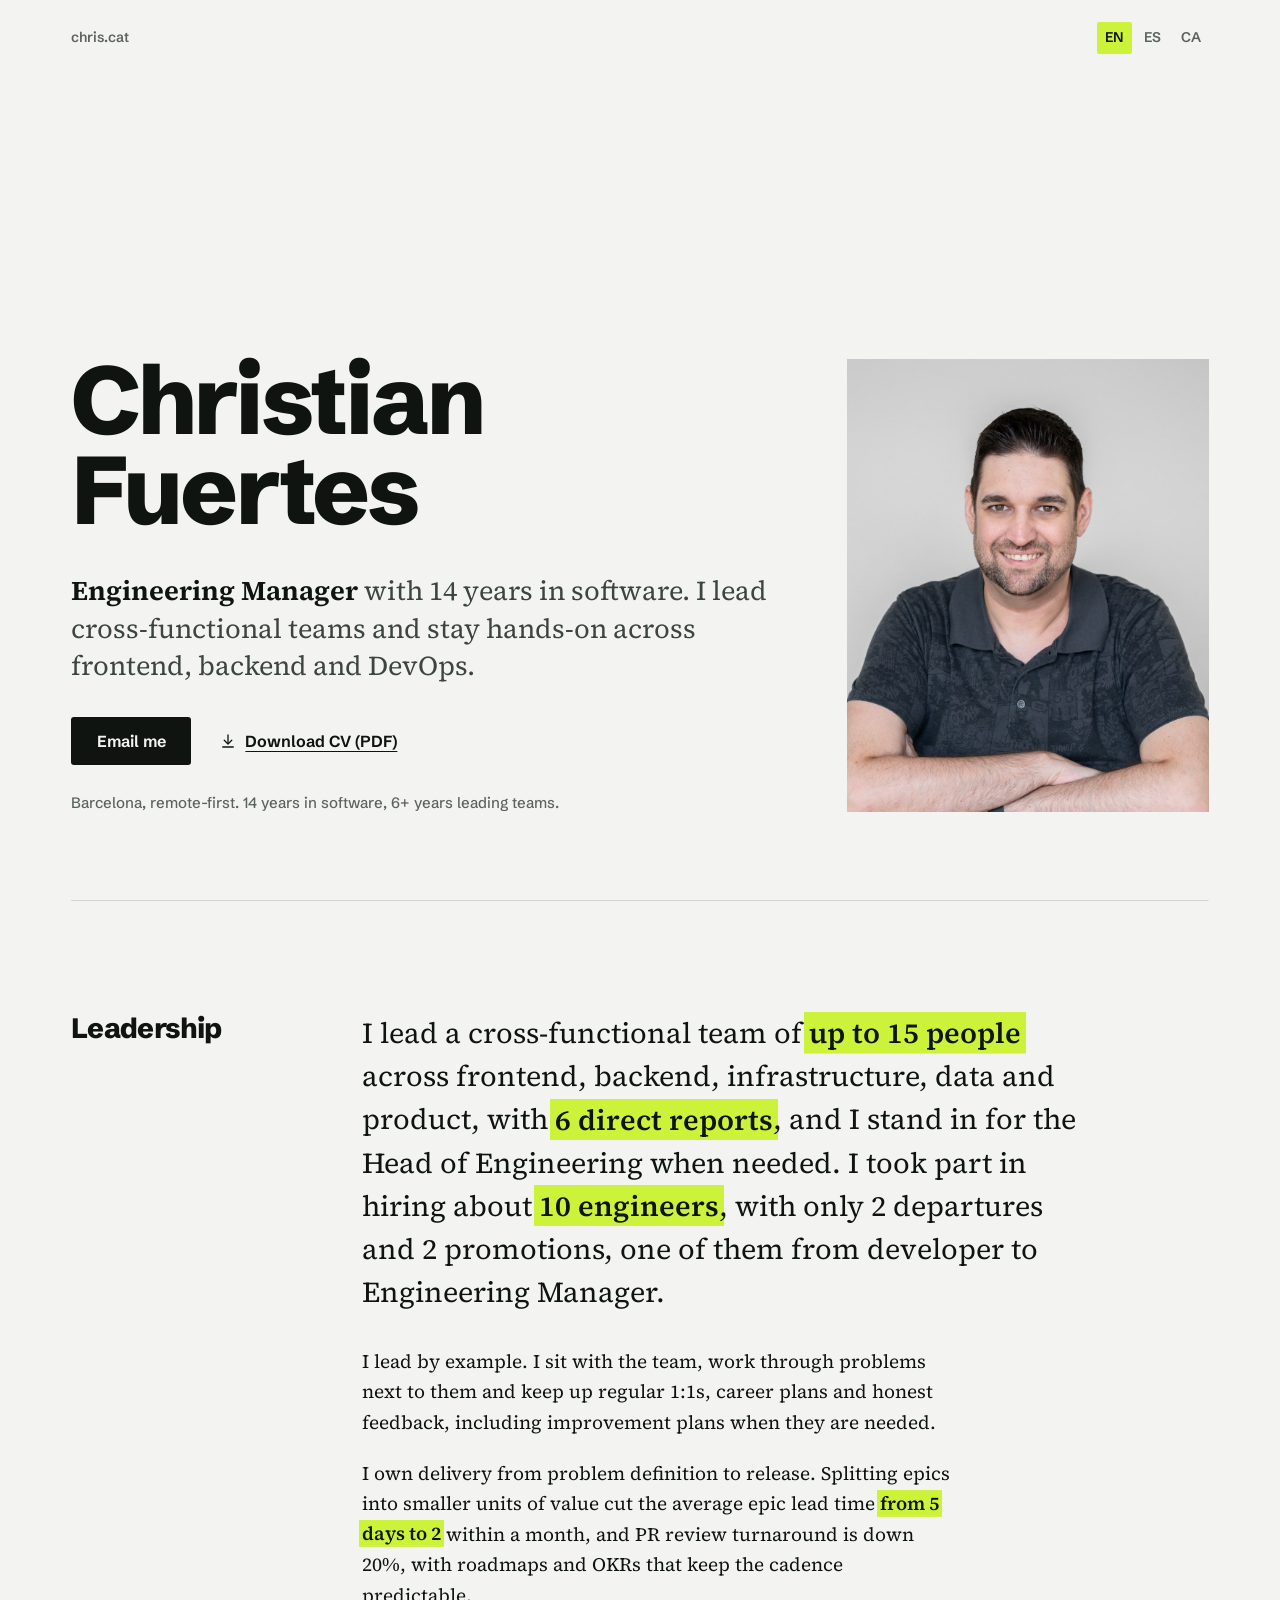
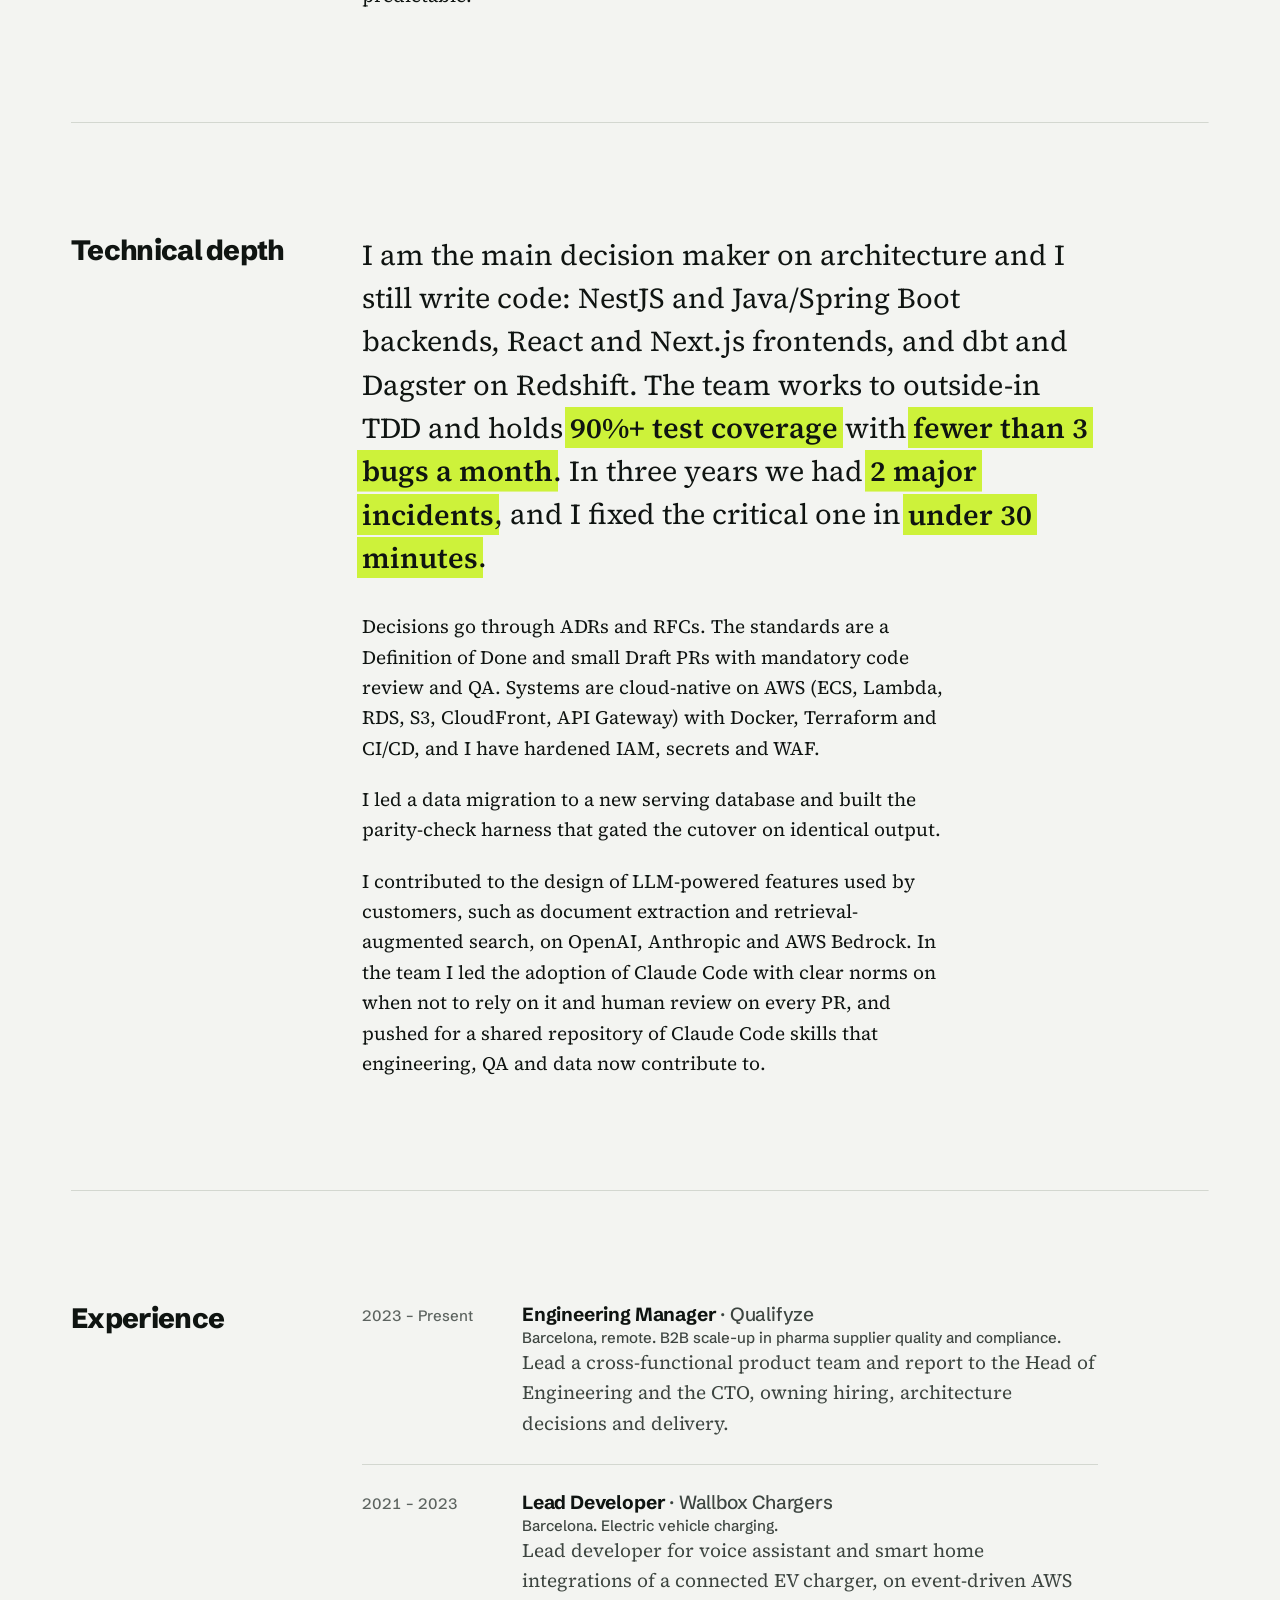
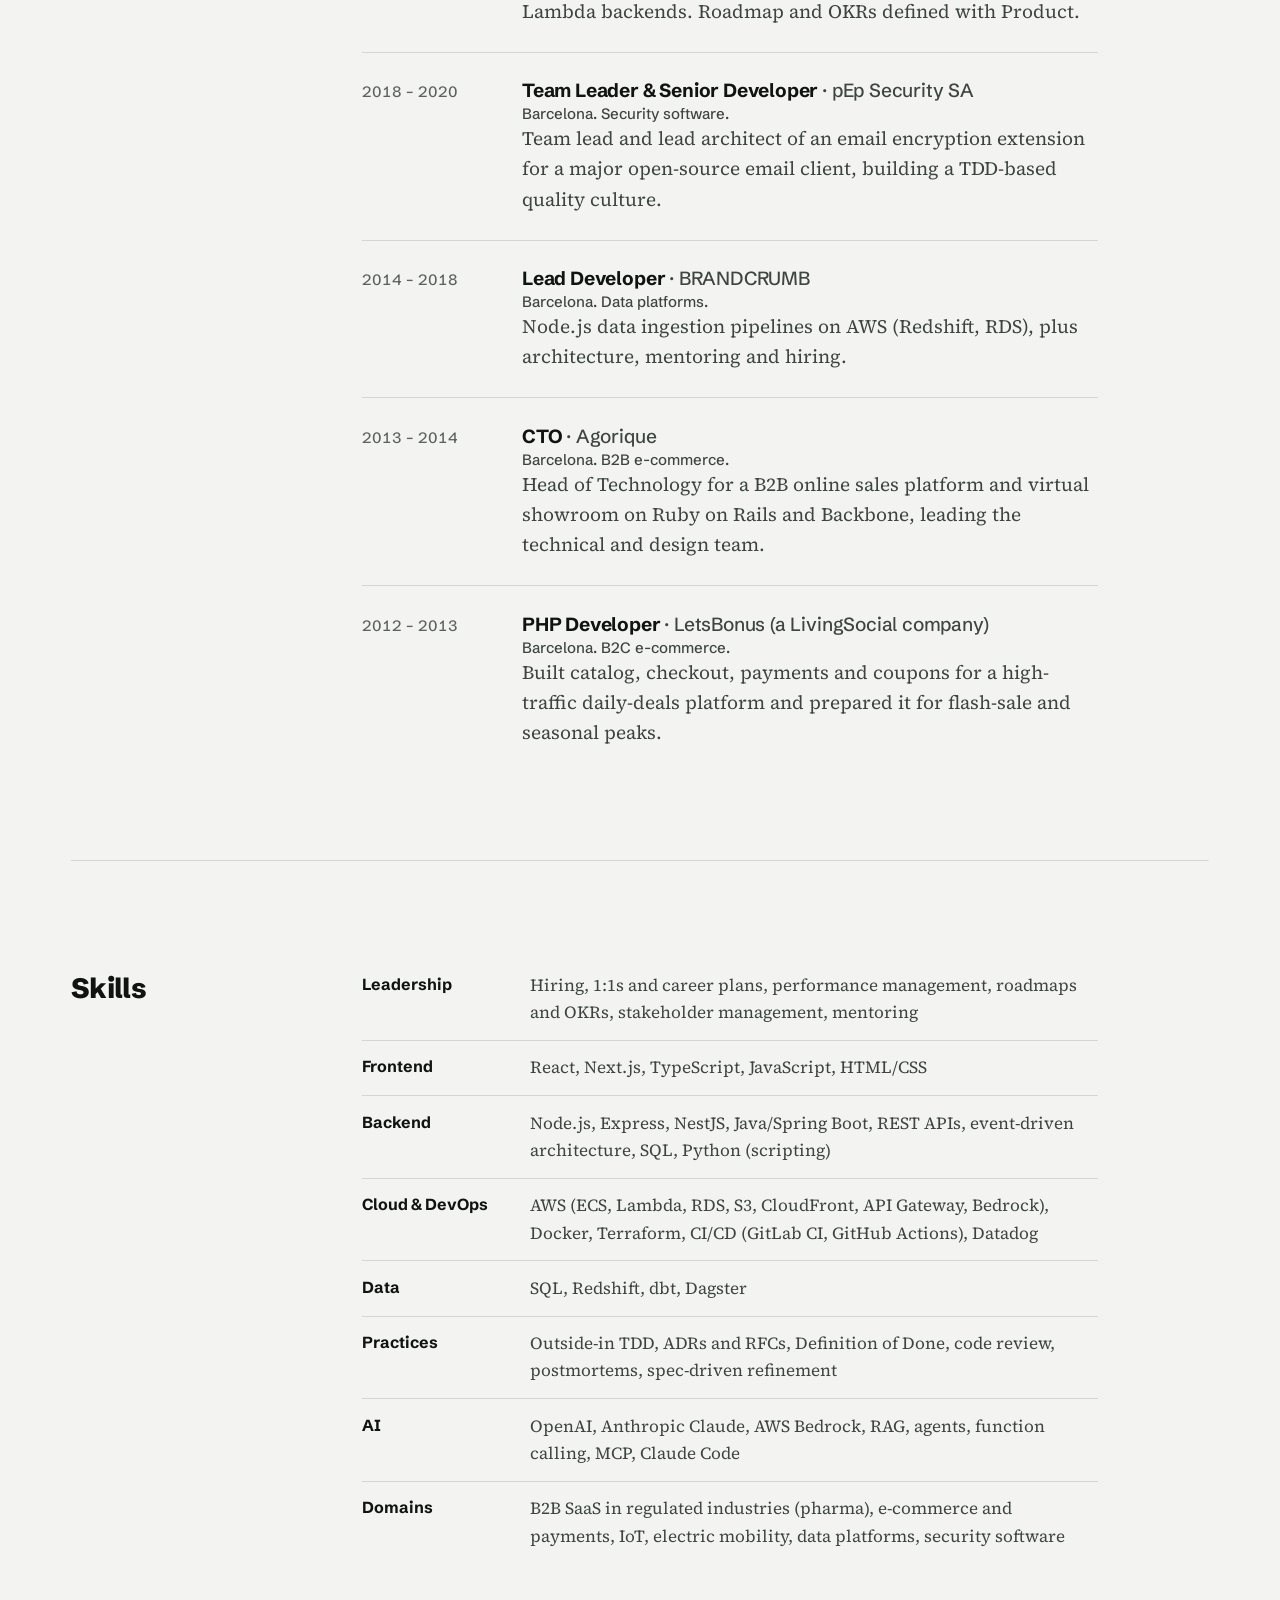
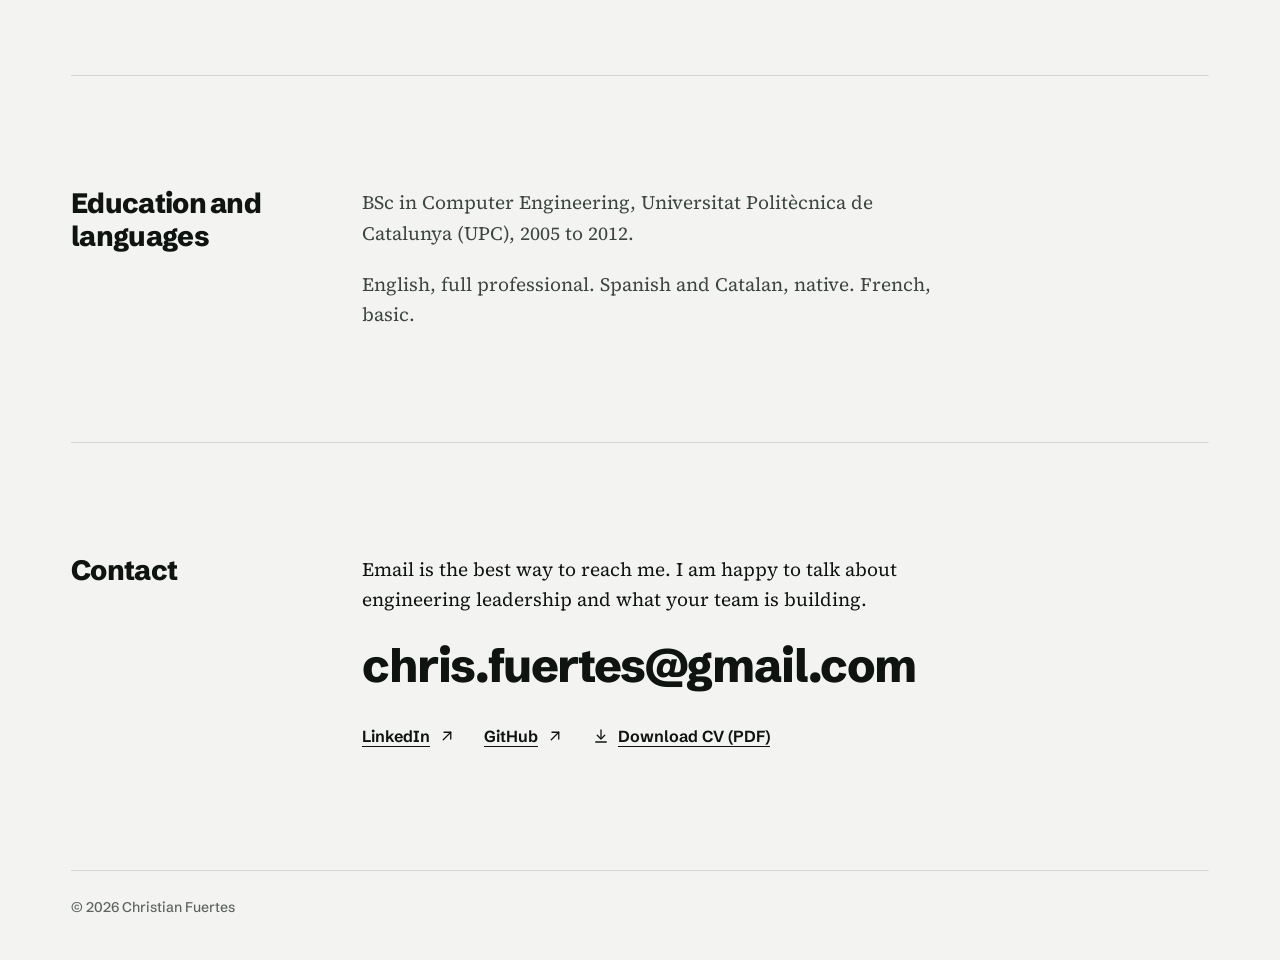
==== commit 804c9d46: "Use the original high-resolution portrait 1000x1250 crop from the 2000x2500 original (previously a 6" ====
--- a/index.html
+++ b/index.html
@@ -163,7 +163,7 @@
       <p class="meta" data-i18n="meta">Barcelona, remote-first. 14 years in software, 6+ years leading teams.</p>
     </div>
     <figure class="hero-photo">
-      <img src="photo.jpg" width="512" height="512" alt="Portrait of Christian Fuertes" fetchpriority="high">
+      <img src="photo.jpg" width="1000" height="1250" alt="Portrait of Christian Fuertes" fetchpriority="high">
     </figure>
   </div>
 </header>
